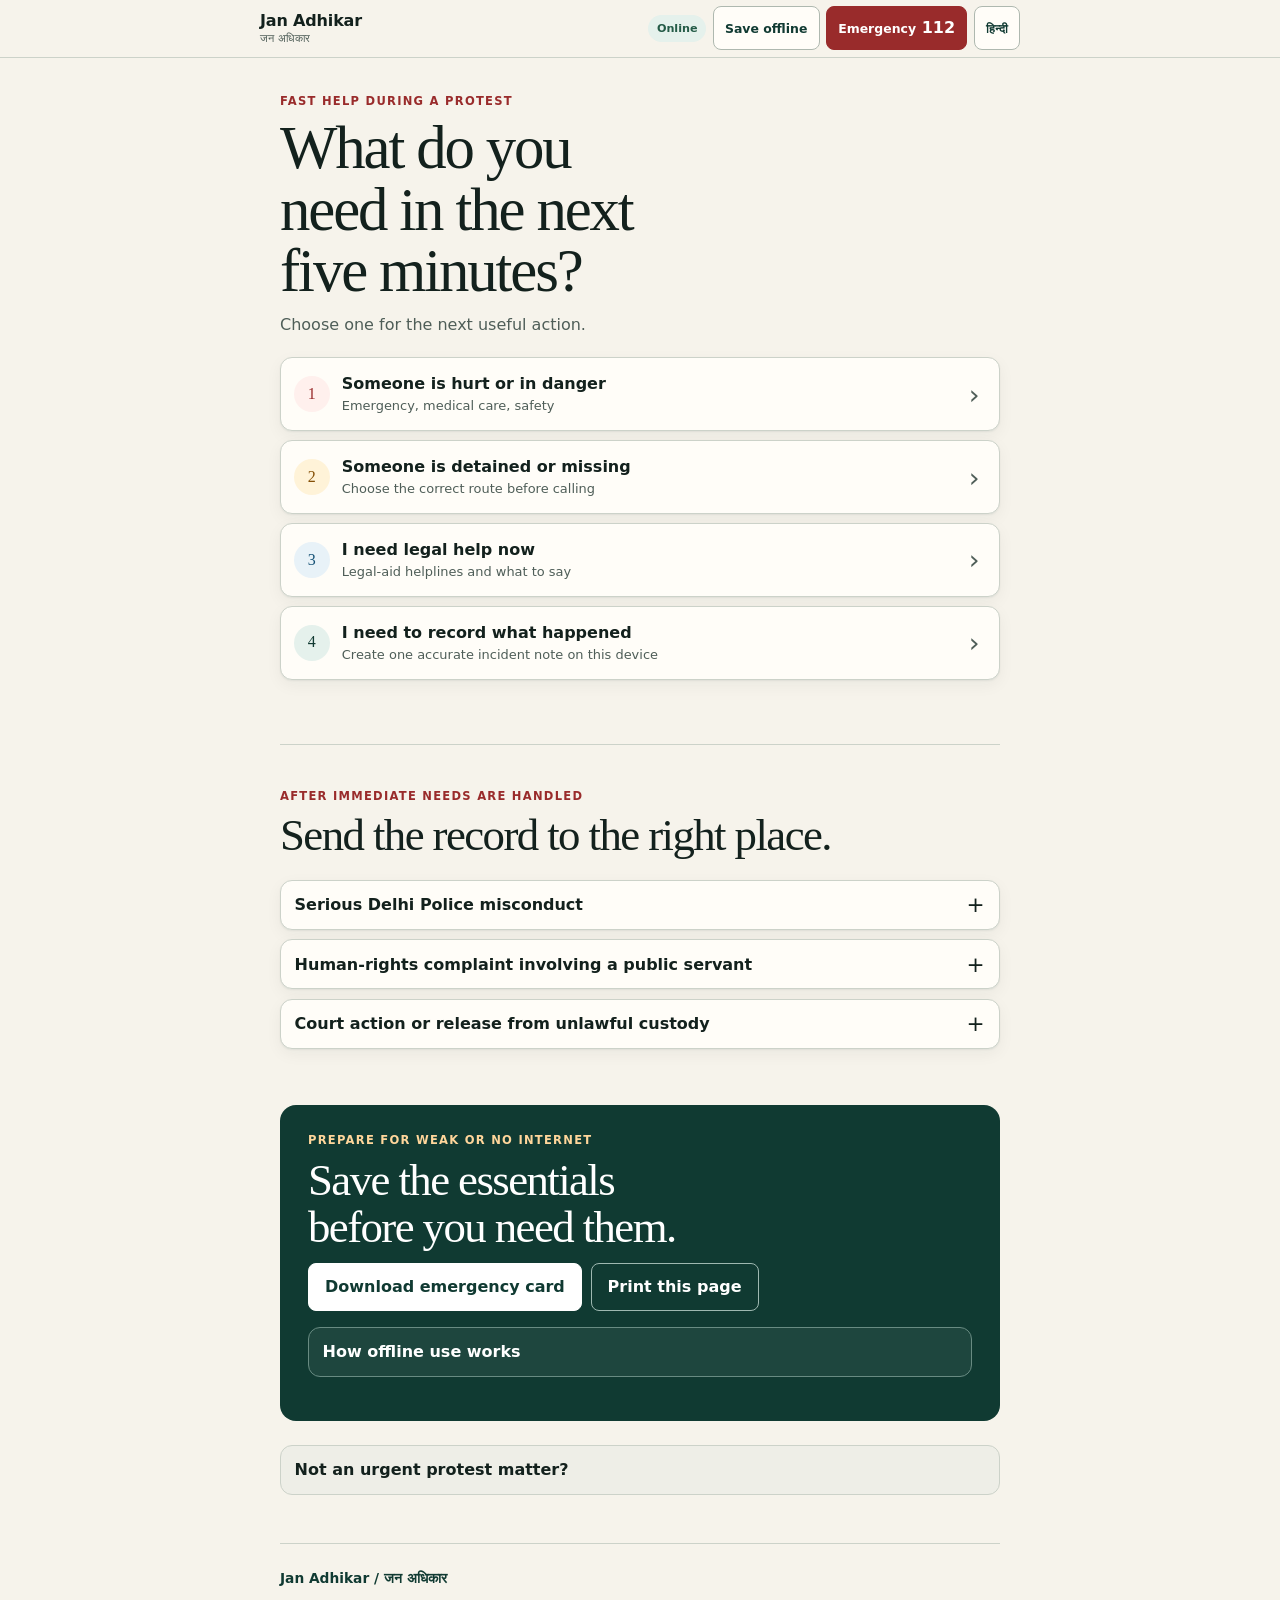
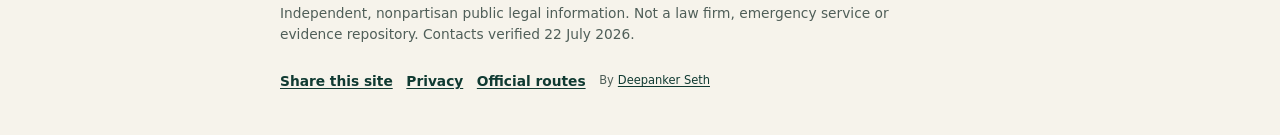
==== site/index.html @ 7d296cff "Refine Jan Adhikar mobile crisis UX" ====
<!doctype html>
<html lang="en" data-language="en">
<head>
  <meta charset="utf-8">
  <meta name="viewport" content="width=device-width, initial-scale=1">
  <meta name="theme-color" content="#103a32">
  <meta name="description" content="Fast protest safety, detention, legal-aid and evidence help for people in India.">
  <meta property="og:title" content="Jan Adhikar — Help when it matters">
  <meta property="og:description" content="Emergency help, detention support, legal aid and a safe incident record—without an account or data upload.">
  <title>Jan Adhikar — Protest help when it matters</title>
  <link rel="icon" href="data:image/svg+xml,<svg xmlns='http://www.w3.org/2000/svg' viewBox='0 0 64 64'><rect width='64' height='64' rx='12' fill='%23103a32'/><text x='32' y='44' text-anchor='middle' font-size='40' fill='white'>J</text></svg>">
  <link rel="stylesheet" href="styles.css">
</head>
<body>
  <a class="skip-link" href="#main" data-en="Skip to help" data-hi="सहायता पर जाएँ">Skip to help</a>

  <header class="topbar">
    <a class="brand" href="#main" aria-label="Jan Adhikar home">
      <strong>Jan Adhikar</strong>
      <span>जन अधिकार</span>
    </a>
    <div class="top-actions">
      <span class="network" id="networkStatus" role="status">Online</span>
      <a class="quiet-button" href="#offline" data-en="Save offline" data-hi="ऑफ़लाइन सहेजें">Save offline</a>
      <a class="header-emergency" id="headerEmergency" href="tel:112" aria-label="Call emergency number 112">
        <span data-en="Emergency" data-hi="आपात">Emergency</span><strong>112</strong>
      </a>
      <button class="quiet-button" id="languageToggle" type="button" aria-label="Switch language">हिन्दी</button>
    </div>
  </header>

  <div class="offline-banner" id="offlineBanner" role="status" hidden>
    <strong data-en="Offline copy" data-hi="ऑफ़लाइन प्रति">Offline copy</strong>
    <span data-en="Saved information is available. Contact details may change." data-hi="सहेजी जानकारी उपलब्ध है। संपर्क विवरण बदल सकते हैं।">Saved information is available. Contact details may change.</span>
  </div>

  <main id="main">
    <section class="hero">
      <p class="kicker" data-en="Fast help during a protest" data-hi="प्रदर्शन के दौरान तेज़ सहायता">Fast help during a protest</p>
      <h1 data-en="What do you need in the next five minutes?" data-hi="अगले पाँच मिनट में आपको क्या चाहिए?">What do you need in the next five minutes?</h1>
      <p class="intro" data-en="Choose one for the next useful action." data-hi="अगली उपयोगी कार्रवाई के लिए एक विकल्प चुनें।">Choose one for the next useful action.</p>
    </section>

    <section class="routes" aria-labelledby="route-title">
      <h2 id="route-title" class="sr-only">Choose help</h2>
      <button class="route danger" type="button" data-route="danger" aria-controls="panel-danger" aria-expanded="false">
        <span class="route-number">1</span>
        <span><strong data-en="Someone is hurt or in danger" data-hi="कोई घायल है या खतरे में है">Someone is hurt or in danger</strong><small data-en="Emergency, medical care, safety" data-hi="आपातकाल, चिकित्सा, सुरक्षा">Emergency, medical care, safety</small></span>
        <span class="route-arrow" aria-hidden="true">›</span>
      </button>
      <button class="route custody" type="button" data-route="custody" aria-controls="panel-custody" aria-expanded="false">
        <span class="route-number">2</span>
        <span><strong data-en="Someone is detained or missing" data-hi="कोई हिरासत में है या लापता है">Someone is detained or missing</strong><small data-en="Choose the correct route before calling" data-hi="कॉल से पहले सही रास्ता चुनें">Choose the correct route before calling</small></span>
        <span class="route-arrow" aria-hidden="true">›</span>
      </button>
      <button class="route lawyer" type="button" data-route="lawyer" aria-controls="panel-lawyer" aria-expanded="false">
        <span class="route-number">3</span>
        <span><strong data-en="I need legal help now" data-hi="मुझे अभी कानूनी सहायता चाहिए">I need legal help now</strong><small data-en="Legal-aid helplines and what to say" data-hi="कानूनी सहायता हेल्पलाइन और क्या कहना है">Legal-aid helplines and what to say</small></span>
        <span class="route-arrow" aria-hidden="true">›</span>
      </button>
      <button class="route record" type="button" data-route="record" aria-controls="panel-record" aria-expanded="false">
        <span class="route-number">4</span>
        <span><strong data-en="I need to record what happened" data-hi="जो हुआ उसे दर्ज करना है">I need to record what happened</strong><small data-en="Create one accurate incident note on this device" data-hi="इस उपकरण पर एक सही घटना नोट बनाएँ">Create one accurate incident note on this device</small></span>
        <span class="route-arrow" aria-hidden="true">›</span>
      </button>
    </section>

    <section class="help-panel danger-panel" id="panel-danger" hidden tabindex="-1" aria-labelledby="danger-title">
      <div class="panel-heading">
        <p class="kicker" data-en="Do this now" data-hi="अभी यह करें">Do this now</p>
        <h2 id="danger-title" data-en="Get safe. Get medical help. Tell one trusted person." data-hi="सुरक्षित हों। चिकित्सा लें। एक भरोसेमंद व्यक्ति को बताएं।">Get safe. Get medical help. Tell one trusted person.</h2>
      </div>
      <div class="call-grid">
        <a class="call-card primary" href="tel:112"><span>112</span><strong data-en="Emergency response" data-hi="आपात सहायता">Emergency response</strong><small data-en="Call now" data-hi="अभी कॉल करें">Call now</small></a>
        <a class="call-card" href="tel:15100"><span>15100</span><strong data-en="Legal-aid helpline" data-hi="कानूनी सहायता हेल्पलाइन">Legal-aid helpline</strong><small data-en="Request urgent guidance" data-hi="तत्काल मार्गदर्शन माँगें">Request urgent guidance</small></a>
      </div>
      <ol class="steps">
        <li><strong data-en="Move away from immediate danger." data-hi="तत्काल खतरे से दूर जाएँ।">Move away from immediate danger.</strong> <span data-en="Do not stay to complete this page." data-hi="इस पेज को पूरा करने के लिए न रुकें।">Do not stay to complete this page.</span></li>
        <li><strong data-en="Seek hospital care." data-hi="अस्पताल जाएँ।">Seek hospital care.</strong> <span data-en="Ask for treatment records, prescriptions and any medico-legal record created." data-hi="उपचार रिकॉर्ड, पर्चे और बने हुए मेडिको-लीगल रिकॉर्ड माँगें।">Ask for treatment records, prescriptions and any medico-legal record created.</span></li>
        <li><strong data-en="Send your location to one trusted person." data-hi="एक भरोसेमंद व्यक्ति को अपना स्थान भेजें।">Send your location to one trusted person.</strong> <span data-en="Include your name, location, time and the help needed." data-hi="नाम, स्थान, समय और आवश्यक सहायता लिखें।">Include your name, location, time and the help needed.</span></li>
        <li><strong data-en="Protect other people." data-hi="दूसरों की सुरक्षा करें।">Protect other people.</strong> <span data-en="Do not publish faces, phone numbers, medical records or live locations without consent." data-hi="बिना सहमति चेहरे, फ़ोन नंबर, मेडिकल रिकॉर्ड या लाइव स्थान सार्वजनिक न करें।">Do not publish faces, phone numbers, medical records or live locations without consent.</span></li>
      </ol>
      <button class="copy-button" type="button" data-copy="emergency" data-en="Copy an emergency message" data-hi="आपात संदेश कॉपी करें">Copy an emergency message</button>
      <button class="back-button" type="button" data-close-panel data-en="Back to choices" data-hi="विकल्पों पर वापस">Back to choices</button>
    </section>

    <section class="help-panel custody-panel" id="panel-custody" hidden tabindex="-1" aria-labelledby="custody-title">
      <div class="panel-heading">
        <p class="kicker" data-en="Detained or missing" data-hi="हिरासत या लापता">Detained or missing</p>
        <h2 id="custody-title" data-en="First decide: suspected police custody, or genuinely missing?" data-hi="पहले तय करें: पुलिस हिरासत की आशंका है, या व्यक्ति सच में लापता है?">First decide: suspected police custody, or genuinely missing?</h2>
      </div>
      <div class="decision-grid">
        <article>
          <strong data-en="Known or suspected police custody" data-hi="ज्ञात या संदिग्ध पुलिस हिरासत">Known or suspected police custody</strong>
          <p data-en="Call legal aid and the likely police station or district control room. Ask for the BNSS section 37 designated officer and arrest information." data-hi="कानूनी सहायता और संभावित पुलिस थाना या जिला नियंत्रण कक्ष को कॉल करें। BNSS धारा 37 के नामित अधिकारी और गिरफ्तारी की जानकारी माँगें।">Call legal aid and the likely police station or district control room. Ask for the BNSS section 37 designated officer and arrest information.</p>
          <a class="call-card primary" href="tel:15100"><span>15100</span><strong data-en="Legal-aid helpline" data-hi="कानूनी सहायता हेल्पलाइन">Legal-aid helpline</strong></a>
        </article>
        <article>
          <strong data-en="Genuinely missing; no custody information" data-hi="सच में लापता; हिरासत की जानकारी नहीं">Genuinely missing; no custody information</strong>
          <p data-en="Use Delhi Police's missing-person helpline. Do not use 1094 merely to confirm a suspected arrest." data-hi="दिल्ली पुलिस की गुमशुदा व्यक्ति हेल्पलाइन का उपयोग करें। केवल संदिग्ध गिरफ्तारी की पुष्टि के लिए 1094 का उपयोग न करें।">Use Delhi Police's missing-person helpline. Do not use 1094 merely to confirm a suspected arrest.</p>
          <a class="call-card" href="tel:1094"><span>1094</span><strong data-en="Missing persons only" data-hi="केवल गुमशुदा व्यक्ति">Missing persons only</strong></a>
        </article>
      </div>
      <p class="emergency-line"><strong data-en="Immediate danger:" data-hi="तत्काल खतरा:">Immediate danger:</strong> <a href="tel:112">112</a></p>
      <h3 data-en="Write down these facts" data-hi="ये तथ्य लिखें">Write down these facts</h3>
      <ul class="checklist">
        <li data-en="Full name and safe contact number" data-hi="पूरा नाम और सुरक्षित संपर्क नंबर">Full name and safe contact number</li>
        <li data-en="Last confirmed time and exact location" data-hi="अंतिम पुष्टि का समय और सटीक स्थान">Last confirmed time and exact location</li>
        <li data-en="Police station, unit or vehicle, if known" data-hi="पुलिस थाना, इकाई या वाहन, यदि ज्ञात हो">Police station, unit or vehicle, if known</li>
        <li data-en="FIR, DD, arrest memo or custody reference, if available" data-hi="FIR, DD, गिरफ्तारी मेमो या हिरासत संदर्भ, यदि उपलब्ध हो">FIR, DD, arrest memo or custody reference, if available</li>
        <li data-en="Every station called: time, person spoken to and response" data-hi="हर कॉल किया थाना: समय, बात करने वाला व्यक्ति और उत्तर">Every station called: time, person spoken to and response</li>
      </ul>
      <details>
        <summary data-en="Essential safeguards after arrest" data-hi="गिरफ्तारी के बाद आवश्यक सुरक्षा">Essential safeguards after arrest</summary>
        <p data-en="Subject to constitutional exceptions, the arrested person must be told the grounds, has the right to consult and be defended by a lawyer of choice, and must be produced before the nearest magistrate within 24 hours excluding journey time. Ask for the arrest memo; immediate notice to the nominated person of both arrest and place of custody; a medical examination that records injuries and a report copy; and an opportunity to meet an advocate during interrogation, though not throughout it." data-hi="संवैधानिक अपवादों के अधीन, गिरफ्तार व्यक्ति को कारण बताया जाना चाहिए, अपनी पसंद के वकील से परामर्श और बचाव का अधिकार है, और यात्रा समय छोड़कर 24 घंटे में निकटतम मजिस्ट्रेट के सामने पेश किया जाना चाहिए। गिरफ्तारी मेमो; नामित व्यक्ति को गिरफ्तारी और हिरासत स्थान की तुरंत सूचना; चोटें दर्ज करने वाली मेडिकल जाँच और रिपोर्ट की प्रति; तथा पूछताछ के दौरान—पूरी पूछताछ में नहीं—वकील से मिलने का अवसर माँगें।">Subject to constitutional exceptions, the arrested person must be told the grounds, has the right to consult and be defended by a lawyer of choice, and must be produced before the nearest magistrate within 24 hours excluding journey time. Ask for the arrest memo; immediate notice to the nominated person of both arrest and place of custody; a medical examination that records injuries and a report copy; and an opportunity to meet an advocate during interrogation, though not throughout it.</p>
      </details>
      <button class="copy-button" type="button" data-copy="custody" data-en="Copy a custody-help message" data-hi="हिरासत सहायता संदेश कॉपी करें">Copy a custody-help message</button>
      <button class="back-button" type="button" data-close-panel data-en="Back to choices" data-hi="विकल्पों पर वापस">Back to choices</button>
    </section>

    <section class="help-panel lawyer-panel" id="panel-lawyer" hidden tabindex="-1" aria-labelledby="lawyer-title">
      <div class="panel-heading">
        <p class="kicker" data-en="Human help first" data-hi="पहले मानवीय सहायता">Human help first</p>
        <h2 id="lawyer-title" data-en="Call a legal-aid helpline. Say the urgent fact in one sentence." data-hi="कानूनी सहायता हेल्पलाइन को कॉल करें। तत्काल तथ्य एक वाक्य में कहें।">Call a legal-aid helpline. Say the urgent fact in one sentence.</h2>
      </div>
      <div class="call-grid three">
        <a class="call-card primary" href="tel:15100"><span>15100</span><strong data-en="National legal aid" data-hi="राष्ट्रीय कानूनी सहायता">National legal aid</strong></a>
        <a class="call-card" href="tel:1516"><span>1516</span><strong data-en="Delhi legal services" data-hi="दिल्ली कानूनी सेवाएँ">Delhi legal services</strong></a>
        <a class="call-card" href="tel:+919870101337"><span>9870101337</span><strong>DSLSA</strong></a>
      </div>
      <div class="say-this">
        <strong data-en="Say this:" data-hi="यह कहें:">Say this:</strong>
        <p data-en="“I need urgent legal help for [name]. They were [injured/detained/missing] at [place] around [time]. The last confirmed information is [fact]. Please tell me the next immediate legal step.”" data-hi="“मुझे [नाम] के लिए तत्काल कानूनी सहायता चाहिए। वे [स्थान] पर लगभग [समय] [घायल/हिरासत/लापता] हुए। अंतिम पुष्ट जानकारी [तथ्य] है। कृपया अगला तत्काल कानूनी कदम बताएं।”">“I need urgent legal help for [name]. They were [injured/detained/missing] at [place] around [time]. The last confirmed information is [fact]. Please tell me the next immediate legal step.”</p>
      </div>
      <p class="small-note" data-en="A person in custody qualifies for legal services under section 12(g). In other cases, lawyer assignment depends on eligibility, case assessment and availability. Email is not an emergency channel." data-hi="हिरासत में व्यक्ति धारा 12(g) के तहत कानूनी सेवाओं का पात्र है। अन्य मामलों में वकील मिलना पात्रता, मामले के आकलन और उपलब्धता पर निर्भर है। ईमेल आपात माध्यम नहीं है।">A person in custody qualifies for legal services under section 12(g). In other cases, lawyer assignment depends on eligibility, case assessment and availability. Email is not an emergency channel.</p>
      <a class="text-link" href="mailto:lae-dslsa@gov.in">lae-dslsa@gov.in</a>
      <p class="small-note" data-en="For eligible non-PIL Supreme Court matters, SCLSC: 011-23381257 or sclsc@nic.in. SCLSC says it does not grant legal aid to file PILs." data-hi="पात्र गैर-PIL सुप्रीम कोर्ट मामलों के लिए SCLSC: 011-23381257 या sclsc@nic.in। SCLSC के अनुसार PIL दाखिल करने के लिए कानूनी सहायता नहीं दी जाती।">For eligible non-PIL Supreme Court matters, SCLSC: 011-23381257 or sclsc@nic.in. SCLSC says it does not grant legal aid to file PILs.</p>
      <button class="copy-button" type="button" data-copy="lawyer" data-en="Copy what to say" data-hi="क्या कहना है कॉपी करें">Copy what to say</button>
      <button class="back-button" type="button" data-close-panel data-en="Back to choices" data-hi="विकल्पों पर वापस">Back to choices</button>
    </section>

    <section class="help-panel record-panel" id="panel-record" hidden tabindex="-1" aria-labelledby="record-title">
      <div class="panel-heading">
        <p class="kicker" data-en="One accurate record" data-hi="एक सही रिकॉर्ड">One accurate record</p>
        <h2 id="record-title" data-en="Record facts once. Share them privately with a lawyer or authority." data-hi="तथ्य एक बार दर्ज करें। वकील या प्राधिकरण से निजी रूप से साझा करें।">Record facts once. Share them privately with a lawyer or authority.</h2>
        <p data-en="Nothing typed here is uploaded or saved by this site." data-hi="यहाँ लिखी कोई जानकारी इस साइट द्वारा अपलोड या सहेजी नहीं जाती।">Nothing typed here is uploaded or saved by this site.</p>
      </div>
      <p class="form-note" id="incidentFormNote" data-en="Fields marked * are required. Use a private device when possible." data-hi="* से चिन्हित फ़ील्ड आवश्यक हैं। संभव हो तो निजी उपकरण का उपयोग करें।">Fields marked * are required. Use a private device when possible.</p>
      <form id="incidentForm" aria-describedby="incidentFormNote">
        <label><span data-en="Your connection" data-hi="आपका संबंध">Your connection</span>
          <select name="role" required>
            <option value="">Select / चुनें</option>
            <option value="affected">Directly affected / सीधे प्रभावित</option>
            <option value="family">Family or authorized helper / परिवार या अधिकृत सहायक</option>
            <option value="witness">Eyewitness / प्रत्यक्षदर्शी</option>
            <option value="reports">Using identified reports / पहचानी गई रिपोर्टों के आधार पर</option>
          </select>
        </label>
        <label><span data-en="Who was affected?" data-hi="कौन प्रभावित हुआ?">Who was affected?</span><input name="affected" required autocomplete="off"></label>
        <label><span data-en="Date and time" data-hi="तारीख और समय">Date and time</span><input name="when" type="datetime-local" required></label>
        <label><span data-en="Exact location" data-hi="सटीक स्थान">Exact location</span><input name="where" required autocomplete="off"></label>
        <label class="full"><span data-en="What happened? Separate what you personally know from reports." data-hi="क्या हुआ? स्वयं ज्ञात तथ्य और रिपोर्ट अलग लिखें।">What happened? Separate what you personally know from reports.</span><textarea name="facts" rows="5" required></textarea></label>
        <label><span data-en="Urgent need" data-hi="तत्काल आवश्यकता">Urgent need</span>
          <select name="need" required>
            <option value="">Select / चुनें</option>
            <option value="medical">Medical help / चिकित्सा</option>
            <option value="legal">Lawyer / वकील</option>
            <option value="custody">Custody confirmation / हिरासत पुष्टि</option>
            <option value="missing">Locate missing person / लापता व्यक्ति</option>
            <option value="preserve">Preserve evidence / साक्ष्य संरक्षण</option>
            <option value="none">No immediate need / कोई तत्काल आवश्यकता नहीं</option>
          </select>
        </label>
        <label><span data-en="Evidence available (optional)" data-hi="उपलब्ध साक्ष्य (वैकल्पिक)">Evidence available (optional)</span><input name="evidence" autocomplete="off"></label>
        <label class="full"><span data-en="Safe contact (optional)" data-hi="सुरक्षित संपर्क (वैकल्पिक)">Safe contact (optional)</span><input name="contact" type="tel" inputmode="tel" autocomplete="tel"><small data-en="Do not use a public number if that could create risk." data-hi="यदि जोखिम हो तो सार्वजनिक नंबर न दें।">Do not use a public number if that could create risk.</small></label>
        <label class="confirm full"><input name="truth" type="checkbox" required><span data-en="I will review this note and remove anything I cannot support." data-hi="मैं इस नोट की जाँच कर असमर्थित बात हटाऊँगा/हटाऊँगी।">I will review this note and remove anything I cannot support.</span></label>
        <button class="generate-button full" type="submit" data-en="Create incident note" data-hi="घटना नोट बनाएँ">Create incident note</button>
      </form>
      <div class="incident-output" id="incidentOutput" hidden>
        <p class="success-message" role="status" tabindex="-1" data-en="Incident note created on this device. Review it before sharing." data-hi="घटना नोट इस उपकरण पर बन गया। साझा करने से पहले जाँचें।">Incident note created on this device. Review it before sharing.</p>
        <label for="incidentText" data-en="Review before sharing" data-hi="साझा करने से पहले जाँचें">Review before sharing</label>
        <textarea id="incidentText" rows="15"></textarea>
        <div class="output-actions">
          <button class="copy-button" id="copyIncident" type="button" data-en="Copy note" data-hi="नोट कॉपी करें">Copy note</button>
          <button class="secondary-button" id="downloadIncident" type="button" data-en="Download note" data-hi="नोट डाउनलोड करें">Download note</button>
        </div>
      </div>
      <button class="back-button" type="button" data-close-panel data-en="Back to choices" data-hi="विकल्पों पर वापस">Back to choices</button>
    </section>

    <section class="after-safe" id="report">
      <p class="kicker" data-en="After immediate needs are handled" data-hi="तत्काल जरूरतों के बाद">After immediate needs are handled</p>
      <h2 data-en="Send the record to the right place." data-hi="रिकॉर्ड सही जगह भेजें।">Send the record to the right place.</h2>
      <div class="report-list">
        <details class="report-item">
          <summary data-en="Serious Delhi Police misconduct" data-hi="दिल्ली पुलिस का गंभीर दुराचार">Serious Delhi Police misconduct</summary>
          <div class="report-content">
            <p data-en="For death or grievous hurt in custody, rape or attempted rape in custody, arrest or detention without due process, extortion, land or house grabbing, or serious abuse of authority. Complaints by a victim or representative should be signed and supported by a sworn affidavit; anonymous complaints are excluded. PCA may not entertain a matter already before a court, NHRC or another statutory body." data-hi="हिरासत में मृत्यु या गंभीर चोट, हिरासत में बलात्कार या प्रयास, विधिसम्मत प्रक्रिया के बिना गिरफ्तारी या हिरासत, जबरन वसूली, जमीन या मकान कब्ज़ा, या अधिकार के गंभीर दुरुपयोग के लिए। पीड़ित या प्रतिनिधि की शिकायत हस्ताक्षरित और शपथपत्र सहित होनी चाहिए; गुमनाम शिकायतें बाहर हैं। अदालत, NHRC या अन्य वैधानिक निकाय में लंबित मामला PCA स्वीकार न करे।">For death or grievous hurt in custody, rape or attempted rape in custody, arrest or detention without due process, extortion, land or house grabbing, or serious abuse of authority. Complaints by a victim or representative should be signed and supported by a sworn affidavit; anonymous complaints are excluded. PCA may not entertain a matter already before a court, NHRC or another statutory body.</p>
            <p class="small-note" data-en="Email is only an intake method—not proof of registration. Ask for acknowledgment and call to confirm. Postal: Police Complaints Authority, 10th Floor, Chanderlok Building, Janpath, New Delhi 110001." data-hi="ईमेल केवल शिकायत भेजने का माध्यम है—पंजीकरण का प्रमाण नहीं। पावती माँगें और फोन से पुष्टि करें। डाक: Police Complaints Authority, 10th Floor, Chanderlok Building, Janpath, New Delhi 110001।">Email is only an intake method—not proof of registration. Ask for acknowledgment and call to confirm. Postal: Police Complaints Authority, 10th Floor, Chanderlok Building, Janpath, New Delhi 110001.</p>
            <div class="resource-links"><a href="https://pca.delhi.gov.in/pca/contact-us" target="_blank" rel="noopener" data-en="Official PCA contact page" data-hi="आधिकारिक PCA संपर्क पेज">Official PCA contact page</a><a href="mailto:pca.delhi@delhi.gov.in">pca.delhi@delhi.gov.in</a><a href="tel:+911121400977">011-21400977</a></div>
          </div>
        </details>
        <details class="report-item">
          <summary data-en="Human-rights complaint involving a public servant" data-hi="लोक सेवक से जुड़ी मानवाधिकार शिकायत">Human-rights complaint involving a public servant</summary>
          <div class="report-content">
            <p data-en="For a violation or abetment by a public servant, or public-servant negligence in preventing one. NHRC is not emergency dispatch. It ordinarily screens out matters older than one year, sub judice, vague or anonymous complaints and service matters. Its actions are principally inquiries, recommendations, interim-relief recommendations or court approaches—not guaranteed compensation or prosecution." data-hi="लोक सेवक द्वारा उल्लंघन या उसका दुष्प्रेरण, या उल्लंघन रोकने में लोक सेवक की लापरवाही के लिए। NHRC आपात सेवा नहीं है। यह सामान्यतः एक वर्ष से पुराने, अदालत में लंबित, अस्पष्ट या गुमनाम तथा सेवा मामलों को नहीं लेता। इसकी कार्रवाई मुख्यतः जाँच, सिफारिश, अंतरिम राहत की सिफारिश या अदालत का रुख है—मुआवज़ा या अभियोजन की गारंटी नहीं।">For a violation or abetment by a public servant, or public-servant negligence in preventing one. NHRC is not emergency dispatch. It ordinarily screens out matters older than one year, sub judice, vague or anonymous complaints and service matters. Its actions are principally inquiries, recommendations, interim-relief recommendations or court approaches—not guaranteed compensation or prosecution.</p>
            <div class="resource-links"><a href="https://www.hrcnet.nic.in/HRCNet/public/webcomplaint.aspx" target="_blank" rel="noopener" data-en="Open NHRC complaint portal" data-hi="NHRC शिकायत पोर्टल खोलें">Open NHRC complaint portal</a><a href="tel:14433">14433</a></div>
          </div>
        </details>
        <details class="report-item">
          <summary data-en="Court action or release from unlawful custody" data-hi="अदालती कार्रवाई या अवैध हिरासत से रिहाई">Court action or release from unlawful custody</summary>
          <div class="report-content">
            <p data-en="Speak to a lawyer or legal-services authority. An email to a court does not file a case or automatically invoke Article 32." data-hi="वकील या कानूनी सेवा प्राधिकरण से बात करें। अदालत को ईमेल करने से मामला दाखिल नहीं होता या अनुच्छेद 32 स्वतः लागू नहीं होता।">Speak to a lawyer or legal-services authority. An email to a court does not file a case or automatically invoke Article 32.</p>
            <div class="resource-links"><a href="tel:15100" data-en="Call legal aid: 15100" data-hi="कानूनी सहायता: 15100">Call legal aid: 15100</a></div>
          </div>
        </details>
      </div>
    </section>

    <section class="offline" id="offline">
      <p class="kicker" data-en="Prepare for weak or no internet" data-hi="कमज़ोर या बंद इंटरनेट की तैयारी">Prepare for weak or no internet</p>
      <h2 data-en="Save the essentials before you need them." data-hi="जरूरत से पहले आवश्यक जानकारी सहेजें।">Save the essentials before you need them.</h2>
      <div class="offline-actions">
        <a class="copy-button" href="downloads/emergency-card.txt" download data-en="Download emergency card" data-hi="आपात कार्ड डाउनलोड करें">Download emergency card</a>
        <button class="secondary-button" id="printCard" type="button" data-en="Print this page" data-hi="यह पेज प्रिंट करें">Print this page</button>
      </div>
      <details class="offline-details">
        <summary data-en="How offline use works" data-hi="ऑफ़लाइन उपयोग कैसे काम करता है">How offline use works</summary>
        <ol class="steps compact">
          <li data-en="Open this site once while connected; supported browsers will keep the essential page for offline use." data-hi="इंटरनेट रहते साइट एक बार खोलें; समर्थित ब्राउज़र आवश्यक पेज ऑफ़लाइन रखेंगे।">Open this site once while connected; supported browsers will keep the essential page for offline use.</li>
          <li data-en="Download or screenshot the emergency card and keep the numbers on paper." data-hi="आपात कार्ड डाउनलोड या स्क्रीनशॉट करें और नंबर कागज़ पर रखें।">Download or screenshot the emergency card and keep the numbers on paper.</li>
          <li data-en="Agree on a meeting point, check-in time and one trusted contact before entering a crowd." data-hi="भीड़ में जाने से पहले मिलने की जगह, संपर्क समय और एक भरोसेमंद व्यक्ति तय करें।">Agree on a meeting point, check-in time and one trusted contact before entering a crowd.</li>
          <li data-en="This site cannot send a message or call when connectivity is unavailable." data-hi="कनेक्टिविटी न होने पर यह साइट संदेश या कॉल नहीं भेज सकती।">This site cannot send a message or call when connectivity is unavailable.</li>
        </ol>
      </details>
    </section>

    <details class="other-actions">
      <summary data-en="Not an urgent protest matter?" data-hi="तत्काल प्रदर्शन मामला नहीं है?">Not an urgent protest matter?</summary>
      <p><a href="https://neet.nta.nic.in/nta-helpdesk/" target="_blank" rel="noopener">NEET (UG) official helpdesk</a><a href="https://rtionline.gov.in/" target="_blank" rel="noopener">Central RTI Online</a><a href="https://pgportal.gov.in/" target="_blank" rel="noopener">CPGRAMS</a></p>
    </details>
  </main>

  <footer>
    <strong>Jan Adhikar / जन अधिकार</strong>
    <p data-en="Independent, nonpartisan public legal information. Not a law firm, emergency service or evidence repository. Contacts verified 22 July 2026." data-hi="स्वतंत्र, गैर-दलीय सार्वजनिक कानूनी जानकारी। यह लॉ फर्म, आपात सेवा या साक्ष्य भंडार नहीं है। संपर्क 22 जुलाई 2026 को सत्यापित।">Independent, nonpartisan public legal information. Not a law firm, emergency service or evidence repository. Contacts verified 22 July 2026.</p>
    <div><button class="footer-share" id="shareButton" type="button" data-en="Share this site" data-hi="यह साइट साझा करें">Share this site</button><a href="privacy.html" data-en="Privacy" data-hi="गोपनीयता">Privacy</a><a href="#report" data-en="Official routes" data-hi="आधिकारिक मार्ग">Official routes</a><small>By <a href="mailto:iamdseth@gmail.com">Deepanker Seth</a></small></div>
  </footer>

  <div class="toast" id="toast" role="status" aria-live="polite" hidden></div>
  <script src="app.js" defer></script>
</body>
</html>
---- site/styles.css ----
:root {
  --ink: #13211d;
  --text: #26352f;
  --muted: #4f5e58;
  --paper: #f6f3eb;
  --card: #fffdf8;
  --soft: #eeeee7;
  --line: #ccd2c9;
  --line-strong: #aeb8af;
  --green: #103a32;
  --green-hover: #0b302a;
  --green-soft: #e5f1ec;
  --red: #992b2b;
  --red-hover: #7d2020;
  --red-soft: #fff0ed;
  --amber: #855006;
  --amber-soft: #fff3d8;
  --blue: #155276;
  --blue-soft: #e8f2f8;
  --visited: #5c3a70;
  --focus: #0874b9;
  --shadow-sm: 0 1px 2px rgba(16, 40, 33, .06), 0 5px 16px rgba(16, 40, 33, .05);
  --shadow-panel: 0 12px 32px rgba(16, 40, 33, .08);
  --radius-sm: 8px;
  --radius: 12px;
  --radius-lg: 16px;
  --duration: 160ms;
}

* { box-sizing: border-box; }
[hidden] { display: none !important; }
html { scroll-behavior: smooth; }
body {
  margin: 0;
  color: var(--text);
  background: var(--paper);
  font-family: ui-sans-serif, system-ui, -apple-system, BlinkMacSystemFont, "Segoe UI", sans-serif;
  font-size: 16px;
  line-height: 1.55;
  overflow-wrap: break-word;
  -webkit-text-size-adjust: 100%;
  text-rendering: optimizeLegibility;
}

a {
  color: var(--green);
  text-decoration-thickness: .08em;
  text-underline-offset: .18em;
}
a:visited { color: var(--visited); }
button, input, select, textarea { font: inherit; }
button, a, summary { -webkit-tap-highlight-color: transparent; }
button { cursor: pointer; }
button:focus-visible,
a:focus-visible,
input:focus-visible,
select:focus-visible,
textarea:focus-visible,
summary:focus-visible {
  outline: 3px solid var(--focus);
  outline-offset: 3px;
}

.skip-link {
  position: fixed;
  left: -9999px;
  top: calc(.5rem + env(safe-area-inset-top));
  z-index: 200;
  min-height: 48px;
  padding: .7rem 1rem;
  border-radius: var(--radius-sm);
  color: white;
  background: var(--green);
}
.skip-link:focus { left: max(.5rem, env(safe-area-inset-left)); }
.sr-only {
  position: absolute;
  width: 1px;
  height: 1px;
  margin: -1px;
  padding: 0;
  overflow: hidden;
  clip: rect(0, 0, 0, 0);
  white-space: nowrap;
  border: 0;
}

.topbar {
  position: sticky;
  top: 0;
  z-index: 50;
  display: flex;
  align-items: center;
  justify-content: space-between;
  gap: .75rem;
  min-height: calc(56px + env(safe-area-inset-top));
  padding: max(.4rem, env(safe-area-inset-top)) max(.75rem, env(safe-area-inset-right)) .4rem max(.75rem, env(safe-area-inset-left));
  background: rgba(246, 243, 235, .985);
  border-bottom: 1px solid var(--line);
}
.brand {
  min-width: 90px;
  min-height: 44px;
  display: flex;
  flex-direction: column;
  justify-content: center;
  color: var(--ink);
  text-decoration: none;
  line-height: 1.08;
}
.brand:visited { color: var(--ink); }
.brand strong { font-size: 1rem; letter-spacing: -.01em; }
.brand span { margin-top: .22rem; color: var(--muted); font-size: .7rem; }
.top-actions { display: flex; align-items: center; gap: .4rem; }
.quiet-button,
.header-emergency {
  min-height: 44px;
  display: inline-flex;
  align-items: center;
  justify-content: center;
  gap: .35rem;
  padding: .5rem .7rem;
  border: 1px solid var(--line-strong);
  border-radius: var(--radius-sm);
  font-size: .78rem;
  font-weight: 800;
  text-decoration: none;
  white-space: nowrap;
}
.quiet-button { color: var(--green); background: var(--card); }
.quiet-button:visited { color: var(--green); }
.quiet-button:hover { background: var(--soft); }
.header-emergency { color: white; background: var(--red); border-color: var(--red); }
.header-emergency:visited { color: white; }
.header-emergency:hover { background: var(--red-hover); border-color: var(--red-hover); }
.header-emergency strong { font-size: 1rem; font-variant-numeric: tabular-nums; }
.network {
  border-radius: 999px;
  padding: .28rem .55rem;
  color: #245b47;
  background: var(--green-soft);
  font-size: .7rem;
  font-weight: 800;
}
.network.offline { color: #6f4200; background: var(--amber-soft); }
.offline-banner {
  width: 100%;
  padding: .6rem max(.75rem, env(safe-area-inset-right)) .6rem max(.75rem, env(safe-area-inset-left));
  color: #5f3b05;
  background: var(--amber-soft);
  border-bottom: 1px solid #d9bb82;
  font-size: .82rem;
  text-align: center;
}
.offline-banner strong { margin-right: .35rem; }

main, footer { width: min(720px, calc(100% - 24px)); margin-inline: auto; }
.hero { padding: 1.5rem 0 .55rem; }
.kicker {
  margin: 0 0 .5rem;
  color: var(--red);
  font-size: .72rem;
  font-weight: 850;
  letter-spacing: .11em;
  line-height: 1.35;
  text-transform: uppercase;
}
h1, h2 {
  margin: 0;
  color: var(--ink);
  font-family: Georgia, "Times New Roman", serif;
  font-weight: 500;
  letter-spacing: -.035em;
  text-wrap: balance;
}
h1 { max-width: 16ch; font-size: clamp(2.15rem, 9vw, 3.8rem); line-height: 1.01; }
h2 { font-size: clamp(1.75rem, 6.5vw, 2.8rem); line-height: 1.06; }
h3 { margin: 1.75rem 0 .65rem; color: var(--ink); font-size: 1.05rem; line-height: 1.3; }
html[lang="hi"] h1,
html[lang="hi"] h2 {
  font-family: ui-sans-serif, system-ui, -apple-system, BlinkMacSystemFont, "Segoe UI", sans-serif;
  font-weight: 750;
  letter-spacing: -.015em;
  line-height: 1.15;
}
.intro { margin: .75rem 0 0; color: var(--muted); font-size: 1rem; }

.routes { display: grid; gap: .55rem; padding: .65rem 0 2rem; }
.route {
  width: 100%;
  min-height: 74px;
  display: grid;
  grid-template-columns: 36px minmax(0, 1fr) 24px;
  gap: .75rem;
  align-items: center;
  padding: .72rem .8rem;
  border: 1px solid var(--line);
  border-radius: var(--radius);
  color: var(--ink);
  background: var(--card);
  box-shadow: var(--shadow-sm);
  text-align: left;
  transition: background-color var(--duration) ease-out, border-color var(--duration) ease-out, box-shadow var(--duration) ease-out, transform 90ms ease-out;
}
.route:hover { border-color: var(--line-strong); background: #fff; box-shadow: 0 7px 20px rgba(16, 40, 33, .09); }
.route:active { transform: translateY(1px); box-shadow: none; }
.route[aria-expanded="true"] { border-color: var(--green); box-shadow: 0 0 0 1px var(--green); }
.route-number {
  width: 36px;
  height: 36px;
  display: grid;
  place-items: center;
  border-radius: 50%;
  font-family: Georgia, serif;
  font-size: 1rem;
  font-variant-numeric: tabular-nums;
  background: var(--soft);
}
.route.danger .route-number { color: var(--red); background: var(--red-soft); }
.route.custody .route-number { color: var(--amber); background: var(--amber-soft); }
.route.lawyer .route-number { color: var(--blue); background: var(--blue-soft); }
.route.record .route-number { color: var(--green); background: var(--green-soft); }
.route strong, .route small { display: block; }
.route strong { font-size: 1rem; line-height: 1.25; }
.route small { margin-top: .18rem; color: var(--muted); font-size: .81rem; line-height: 1.35; }
.route-arrow { color: var(--muted); font-size: 1.7rem; font-weight: 400; line-height: 1; text-align: center; }

.help-panel {
  margin: 0 0 2rem;
  padding: 1.1rem;
  border: 1px solid var(--line);
  border-top: 4px solid var(--green);
  border-radius: var(--radius-lg);
  background: var(--card);
  box-shadow: var(--shadow-panel);
  scroll-margin-top: calc(70px + env(safe-area-inset-top));
}
.danger-panel { border-top-color: var(--red); }
.custody-panel { border-top-color: var(--amber); }
.lawyer-panel { border-top-color: var(--blue); }
.record-panel { border-top-color: var(--green); }
.panel-heading > p:not(.kicker), .form-note { color: var(--muted); }
.form-note { margin: 1rem 0 0; font-size: .88rem; }

.call-grid, .decision-grid { display: grid; gap: .65rem; margin: 1.25rem 0; }
.call-card {
  min-height: 76px;
  display: grid;
  grid-template-columns: auto minmax(0, 1fr);
  grid-template-rows: auto auto;
  column-gap: .85rem;
  align-items: center;
  padding: .75rem .9rem;
  border: 1px solid var(--line-strong);
  border-radius: var(--radius);
  color: var(--green);
  background: var(--soft);
  text-decoration: none;
  transition: background-color var(--duration) ease-out, border-color var(--duration) ease-out, transform 90ms ease-out;
}
.call-card:visited { color: var(--green); }
.call-card:hover { background: var(--green-soft); border-color: var(--green); }
.call-card:active { transform: translateY(1px); }
.call-card.primary { color: white; background: var(--green); border-color: var(--green); }
.call-card.primary:visited { color: white; }
.call-card.primary:hover { background: var(--green-hover); border-color: var(--green-hover); }
.call-card span { grid-row: 1 / 3; font-family: Georgia, serif; font-size: clamp(1.35rem, 7vw, 1.75rem); line-height: 1; font-variant-numeric: tabular-nums; white-space: nowrap; }
.call-card strong { align-self: end; font-size: .9rem; line-height: 1.25; }
.call-card small { align-self: start; margin-top: .15rem; font-size: .78rem; opacity: .82; }

.decision-grid article { padding: 1rem; border: 1px solid var(--line); border-radius: var(--radius); background: var(--soft); }
.decision-grid article > strong { display: block; color: var(--ink); }
.decision-grid article > p { margin: .45rem 0 1rem; color: var(--muted); font-size: .92rem; }
.decision-grid .call-card { background: var(--card); }
.decision-grid .call-card.primary { background: var(--green); }
.emergency-line { margin: .75rem 0 1.25rem; padding: .7rem .85rem; border: 1px solid #e7b5ad; border-radius: var(--radius-sm); background: var(--red-soft); }
.emergency-line a { min-height: 44px; display: inline-flex; align-items: center; padding-inline: .45rem; color: var(--red); font-weight: 850; }

.steps { padding-left: 1.3rem; }
.steps li { margin: .8rem 0; padding-left: .2rem; }
.steps li span, .steps.compact li { color: var(--muted); }
.checklist { list-style: none; padding: 0; }
.checklist li { position: relative; margin: .55rem 0; padding: .65rem .65rem .65rem 2.15rem; border-radius: var(--radius-sm); background: var(--soft); }
.checklist li::before { content: "□"; position: absolute; left: .72rem; color: var(--green); font-weight: 900; }
details { margin: 1rem 0; border: 1px solid var(--line); border-radius: var(--radius); background: var(--soft); }
summary {
  min-height: 48px;
  display: flex;
  align-items: center;
  padding: .7rem .85rem;
  color: var(--ink);
  cursor: pointer;
  font-weight: 800;
  line-height: 1.35;
}
details > :not(summary) { margin-inline: .9rem; }
details > :last-child { margin-bottom: .9rem; }
details p { color: var(--muted); }
.say-this { margin: 1rem 0; padding: 1rem; border: 1px solid #bad4e4; border-radius: var(--radius); background: var(--blue-soft); }
.say-this p { margin-bottom: 0; }
.small-note { color: var(--muted); font-size: .86rem; }
.text-link { min-height: 44px; display: inline-flex; align-items: center; margin: .15rem 0; font-weight: 800; overflow-wrap: anywhere; }

.copy-button, .secondary-button, .generate-button, .back-button {
  min-height: 48px;
  display: inline-flex;
  align-items: center;
  justify-content: center;
  border-radius: var(--radius-sm);
  padding: .7rem 1rem;
  font-weight: 800;
  line-height: 1.25;
  text-align: center;
  text-decoration: none;
  transition: background-color var(--duration) ease-out, border-color var(--duration) ease-out, transform 90ms ease-out;
}
.copy-button, .generate-button { border: 1px solid var(--green); color: white; background: var(--green); }
.copy-button:visited { color: white; }
.copy-button:hover, .generate-button:hover { background: var(--green-hover); border-color: var(--green-hover); }
.secondary-button, .back-button { border: 1px solid var(--line-strong); color: var(--green); background: var(--card); }
.secondary-button:hover, .back-button:hover { background: var(--soft); border-color: var(--green); }
.copy-button:active, .secondary-button:active, .generate-button:active, .back-button:active { transform: translateY(1px); }
.back-button { width: 100%; margin: 1rem 0 0; }

form { display: grid; gap: .9rem; margin-top: 1.25rem; }
label { display: flex; flex-direction: column; gap: .4rem; color: var(--ink); font-size: .92rem; font-weight: 800; }
label:has(input[required], select[required], textarea[required]) > span:first-child::after { content: " *"; color: var(--red); }
label small { color: var(--muted); font-size: .82rem; font-weight: 500; }
input, select, textarea {
  width: 100%;
  min-height: 50px;
  border: 1px solid var(--line-strong);
  border-radius: var(--radius-sm);
  padding: .72rem .78rem;
  color: var(--ink);
  background: white;
  font-size: 16px;
}
textarea { min-height: 7.5rem; resize: vertical; line-height: 1.5; }
input:hover, select:hover, textarea:hover { border-color: #7e8e84; }
input:user-invalid, select:user-invalid, textarea:user-invalid { border-color: var(--red); box-shadow: 0 0 0 1px var(--red); }
.confirm { min-height: 52px; flex-direction: row; align-items: flex-start; gap: .7rem; padding: .75rem; border-radius: var(--radius-sm); background: var(--soft); }
.confirm input { width: 22px; min-height: 22px; height: 22px; margin-top: .08rem; flex: 0 0 auto; }
.incident-output { margin-top: 1.25rem; padding-top: 1.25rem; border-top: 1px solid var(--line); }
.success-message { margin: 0 0 .8rem; padding: .75rem .85rem; border: 1px solid #a8cbbd; border-radius: var(--radius-sm); color: #184f3d; background: var(--green-soft); font-weight: 750; }
.incident-output textarea { min-height: 320px; font-family: ui-monospace, SFMono-Regular, Menlo, monospace; font-size: .86rem; line-height: 1.5; }
.output-actions, .offline-actions, .resource-links { display: flex; flex-wrap: wrap; gap: .55rem; margin-top: .7rem; }

.after-safe { margin-top: 2rem; padding: 2.75rem 0 1.5rem; border-top: 1px solid var(--line); }
.report-list { display: grid; gap: .6rem; margin-top: 1.25rem; }
.report-item { margin: 0; background: var(--card); box-shadow: var(--shadow-sm); }
.report-item summary { position: relative; padding-right: 3rem; }
.report-item summary::after { content: "+"; position: absolute; right: .9rem; font-size: 1.35rem; font-weight: 500; }
.report-item[open] summary::after { content: "−"; }
.report-content { padding-bottom: .1rem; }
.report-content p:first-child { margin-top: .25rem; }
.resource-links { padding-bottom: .2rem; }
.resource-links a {
  min-height: 44px;
  display: inline-flex;
  align-items: center;
  padding: .45rem .65rem;
  border: 1px solid var(--line);
  border-radius: var(--radius-sm);
  background: var(--soft);
  font-weight: 800;
  line-height: 1.25;
  overflow-wrap: anywhere;
}

.offline { margin-top: 2rem; padding: 1.3rem; border-radius: var(--radius-lg); color: white; background: var(--green); }
.offline h2 { color: white; }
.offline .kicker { color: #ffd69b; }
.offline .copy-button { color: var(--green); background: white; border-color: white; }
.offline .copy-button:visited { color: var(--green); }
.offline .secondary-button { color: white; background: transparent; border-color: #9eb8b1; }
.offline-details { border-color: #688b82; background: rgba(255, 255, 255, .06); }
.offline-details summary { color: white; }
.offline .steps li, .offline .steps.compact li { color: #e1ece8; }
.other-actions { margin: 1.5rem 0 3rem; }
.other-actions p { display: flex; flex-wrap: wrap; gap: .35rem .75rem; }
.other-actions a { min-height: 44px; display: inline-flex; align-items: center; }

footer { padding: 1.5rem 0 max(2rem, env(safe-area-inset-bottom)); border-top: 1px solid var(--line); color: var(--muted); font-size: .86rem; }
footer strong { color: var(--green); }
footer p { max-width: 650px; }
footer > div { display: flex; flex-wrap: wrap; align-items: center; gap: .15rem .85rem; }
footer > div > a,
.footer-share {
  min-height: 44px;
  display: inline-flex;
  align-items: center;
  border: 0;
  padding: .2rem 0;
  color: var(--green);
  background: transparent;
  text-decoration: underline;
  text-underline-offset: .18em;
  cursor: pointer;
  font-weight: 750;
}
footer small { display: inline-flex; align-items: center; min-height: 44px; }
footer small a { min-height: 44px; display: inline-flex; align-items: center; margin-left: .25rem; }
.toast {
  position: fixed;
  z-index: 120;
  right: max(.75rem, env(safe-area-inset-right));
  bottom: max(.75rem, env(safe-area-inset-bottom));
  max-width: min(360px, calc(100% - 1.5rem));
  padding: .8rem 1rem;
  border-radius: var(--radius-sm);
  color: white;
  background: var(--green);
  box-shadow: var(--shadow-panel);
}

.privacy-page { width: min(720px, calc(100% - 24px)); margin: 0 auto; padding: 2rem 0 4rem; }
.privacy-page > a { min-height: 44px; display: inline-flex; align-items: center; font-weight: 800; }
.privacy-page h1 { margin: .75rem 0 1rem; }
.privacy-page p { color: var(--muted); }
.privacy-page h2 { margin-top: 2rem; font-size: 1.8rem; }
.hindi-privacy { margin-top: 3rem; padding-top: 2.5rem; border-top: 1px solid var(--line); }

@media (min-width: 620px) {
  .topbar { padding-inline: max(1rem, calc((100vw - 760px) / 2)); }
  .hero { padding-top: 2.25rem; }
  .call-grid { grid-template-columns: repeat(2, minmax(0, 1fr)); }
  .call-grid.three { grid-template-columns: repeat(3, minmax(0, 1fr)); }
  .decision-grid { grid-template-columns: 1fr 1fr; }
  form { grid-template-columns: 1fr 1fr; }
  label.full, .full { grid-column: 1 / -1; }
  .help-panel { padding: 1.75rem; }
  .offline { padding: 1.75rem; }
}

@media (max-width: 619px) {
  .network, .top-actions > a.quiet-button { display: none; }
}

@media (max-width: 350px) {
  main, footer { width: min(100% - 20px, 720px); }
  .topbar { gap: .35rem; padding-inline: max(.55rem, env(safe-area-inset-left)); }
  .top-actions { gap: .3rem; }
  .header-emergency span { display: none; }
  .quiet-button, .header-emergency { padding-inline: .6rem; }
  .hero { padding-top: 1.15rem; }
  .route { grid-template-columns: 34px minmax(0, 1fr) 20px; gap: .55rem; padding-inline: .65rem; }
  .route-number { width: 34px; height: 34px; }
  .help-panel { padding: .9rem; }
}

@media (max-height: 650px) and (max-width: 500px) {
  .hero { padding-top: .9rem; padding-bottom: .25rem; }
  h1 { font-size: 2rem; }
  .intro { margin-top: .45rem; font-size: .92rem; }
  .routes { gap: .4rem; padding-top: .4rem; }
  .route { min-height: 58px; padding-block: .48rem; }
  .route small { display: none; }
}

@media (max-height: 600px) and (orientation: landscape) and (min-width: 600px) {
  .hero { padding-top: 1rem; }
  h1 { font-size: 2.4rem; }
  .routes { grid-template-columns: 1fr 1fr; }
  .route { min-height: 78px; }
}

@media (prefers-reduced-motion: reduce) {
  html { scroll-behavior: auto; }
  *, *::before, *::after { scroll-behavior: auto !important; transition-duration: .01ms !important; animation-duration: .01ms !important; animation-iteration-count: 1 !important; }
}

@media (forced-colors: active) {
  .route, .call-card, .copy-button, .generate-button, .secondary-button, .back-button, details { border: 1px solid ButtonText; }
}

@media print {
  body { background: white; }
  .topbar, .offline-banner, .routes, .help-panel, .after-safe, .other-actions, footer, .offline-actions, .offline-details { display: none !important; }
  .hero { padding-top: 0; }
  .offline { display: block; color: black; background: white; border: 2px solid black; }
  .offline h2, .offline .kicker { color: black; }
}
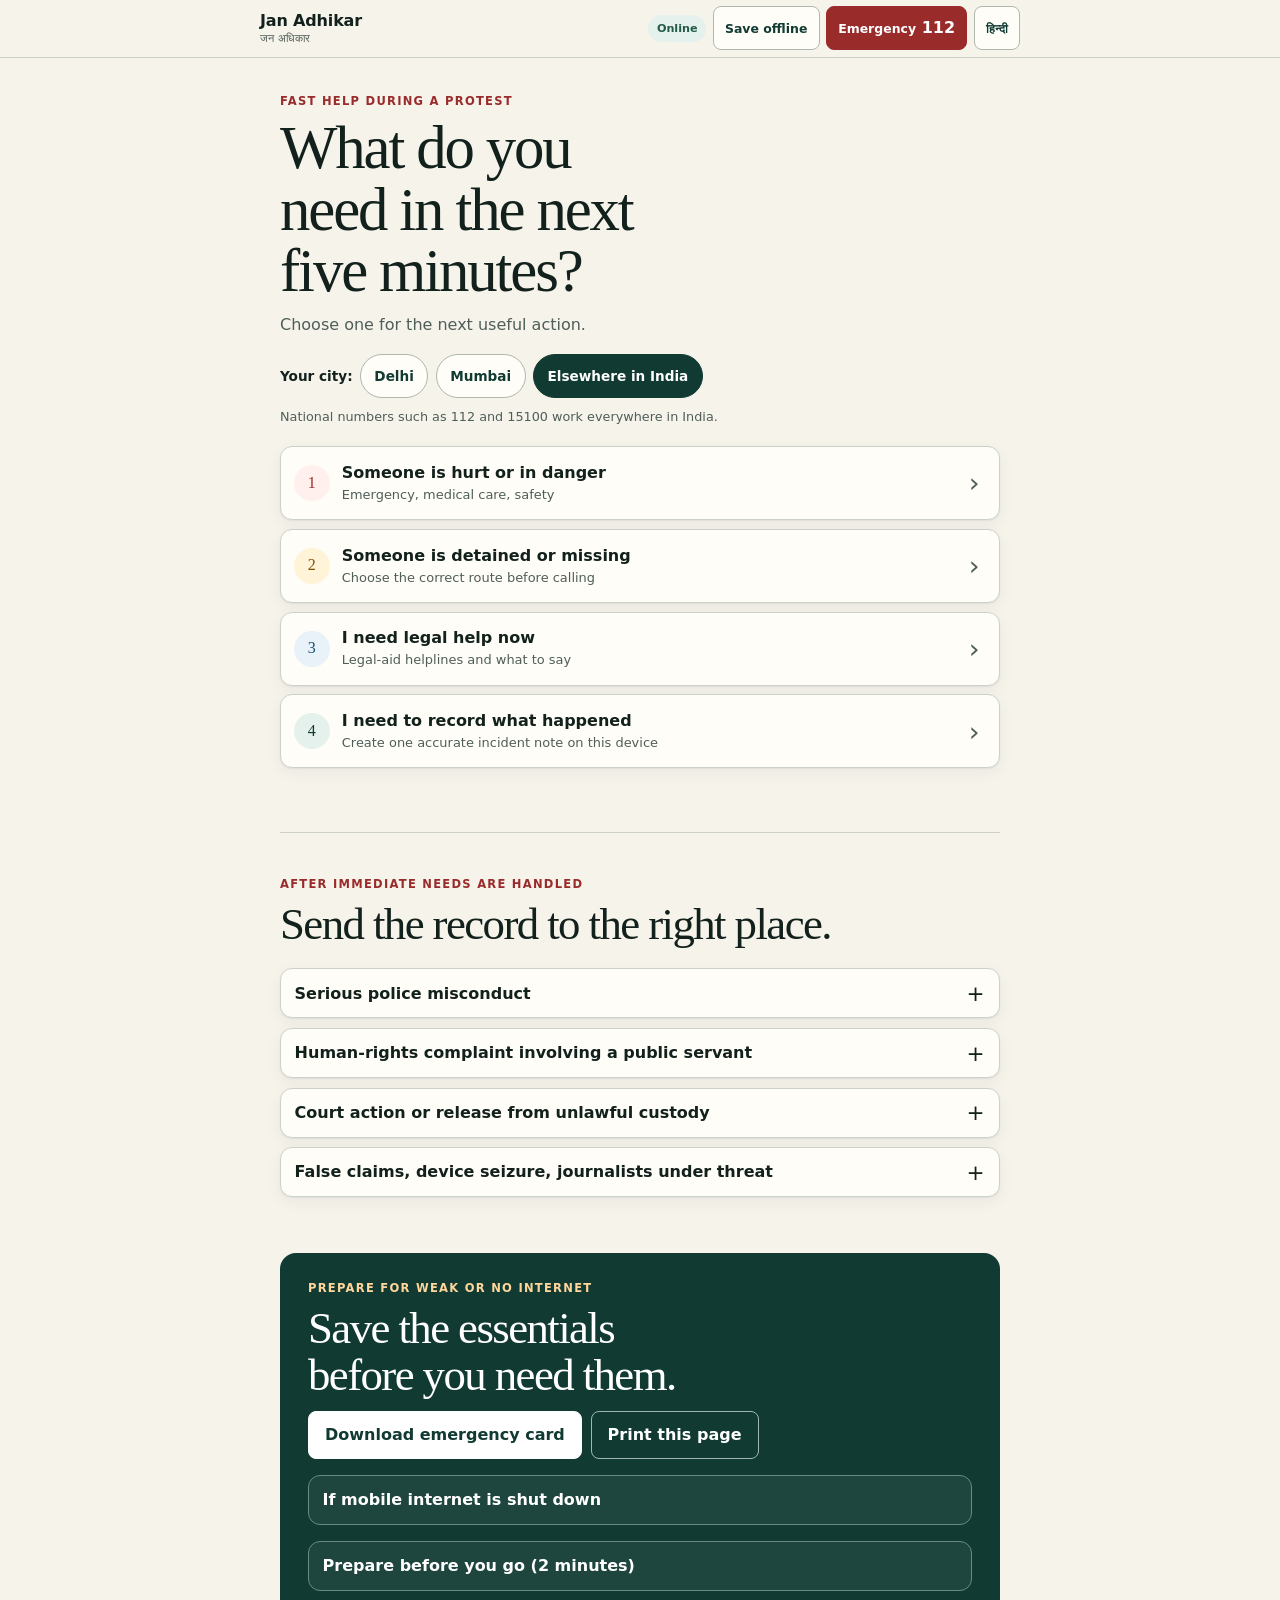
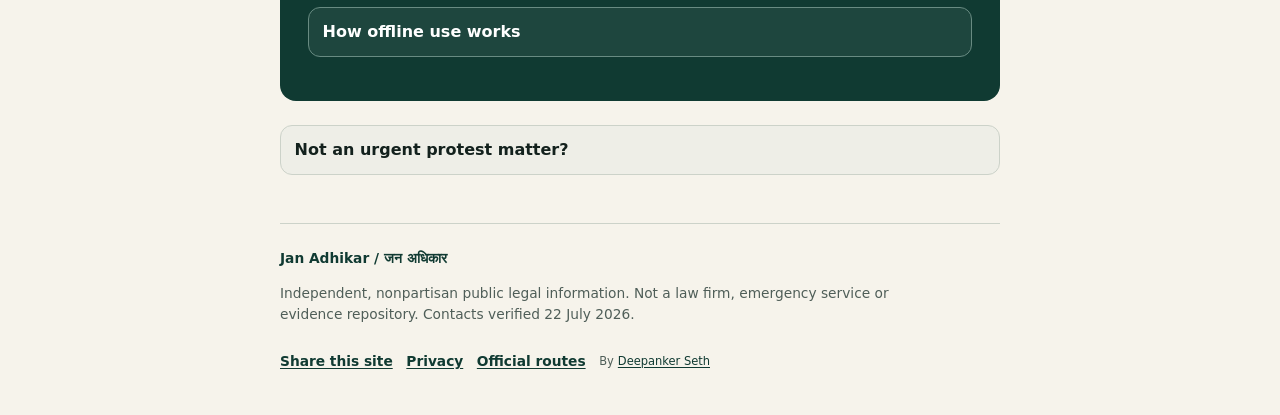
==== commit e1d60953: "Add verified Mumbai coverage, fix live defects, harden emergency card Research-driven update (9 inde" ====
--- a/site/index.html
+++ b/site/index.html
@@ -39,6 +39,13 @@
       <p class="kicker" data-en="Fast help during a protest" data-hi="प्रदर्शन के दौरान तेज़ सहायता">Fast help during a protest</p>
       <h1 data-en="What do you need in the next five minutes?" data-hi="अगले पाँच मिनट में आपको क्या चाहिए?">What do you need in the next five minutes?</h1>
       <p class="intro" data-en="Choose one for the next useful action." data-hi="अगली उपयोगी कार्रवाई के लिए एक विकल्प चुनें।">Choose one for the next useful action.</p>
+      <div class="city-select" role="group" aria-labelledby="cityLabel">
+        <span class="city-label" id="cityLabel" data-en="Your city:" data-hi="आपका शहर:">Your city:</span>
+        <button class="city-chip" type="button" data-city="delhi" aria-pressed="false" data-en="Delhi" data-hi="दिल्ली">Delhi</button>
+        <button class="city-chip" type="button" data-city="mumbai" aria-pressed="false" data-en="Mumbai" data-hi="मुंबई">Mumbai</button>
+        <button class="city-chip" type="button" data-city="other" aria-pressed="false" data-en="Elsewhere in India" data-hi="भारत में अन्य जगह">Elsewhere in India</button>
+        <span class="city-note" data-en="National numbers such as 112 and 15100 work everywhere in India." data-hi="112 और 15100 जैसे राष्ट्रीय नंबर पूरे भारत में काम करते हैं।">National numbers such as 112 and 15100 work everywhere in India.</span>
+      </div>
     </section>
 
     <section class="routes" aria-labelledby="route-title">
@@ -71,15 +78,29 @@
         <h2 id="danger-title" data-en="Get safe. Get medical help. Tell one trusted person." data-hi="सुरक्षित हों। चिकित्सा लें। एक भरोसेमंद व्यक्ति को बताएं।">Get safe. Get medical help. Tell one trusted person.</h2>
       </div>
       <div class="call-grid">
-        <a class="call-card primary" href="tel:112"><span>112</span><strong data-en="Emergency response" data-hi="आपात सहायता">Emergency response</strong><small data-en="Call now" data-hi="अभी कॉल करें">Call now</small></a>
-        <a class="call-card" href="tel:15100"><span>15100</span><strong data-en="Legal-aid helpline" data-hi="कानूनी सहायता हेल्पलाइन">Legal-aid helpline</strong><small data-en="Request urgent guidance" data-hi="तत्काल मार्गदर्शन माँगें">Request urgent guidance</small></a>
+        <a class="call-card primary" href="tel:112"><span>112</span><strong data-en="Emergency response" data-hi="आपात सहायता">Emergency response</strong><small data-en="Call now — works without internet or balance" data-hi="अभी कॉल करें — बिना इंटरनेट या बैलेंस चलता है">Call now — works without internet or balance</small></a>
+        <a class="call-card" href="tel:102" data-city-scope="delhi" hidden><span>102</span><strong data-en="Ambulance — Delhi (CATS)" data-hi="एम्बुलेंस — दिल्ली (CATS)">Ambulance — Delhi (CATS)</strong><small data-en="Free. No answer? Call 112." data-hi="निःशुल्क। उत्तर न मिले? 112।">Free. No answer? Call 112.</small></a>
+        <a class="call-card" href="tel:108" data-city-scope="mumbai" hidden><span>108</span><strong data-en="Ambulance — Mumbai" data-hi="एम्बुलेंस — मुंबई">Ambulance — Mumbai</strong><small data-en="Free. No answer? Call 112." data-hi="निःशुल्क। उत्तर न मिले? 112।">Free. No answer? Call 112.</small></a>
+        <a class="call-card" href="tel:15100" data-city-scope="other"><span>15100</span><strong data-en="Legal-aid helpline" data-hi="कानूनी सहायता हेल्पलाइन">Legal-aid helpline</strong><small data-en="Request urgent guidance" data-hi="तत्काल मार्गदर्शन माँगें">Request urgent guidance</small></a>
       </div>
       <ol class="steps">
         <li><strong data-en="Move away from immediate danger." data-hi="तत्काल खतरे से दूर जाएँ।">Move away from immediate danger.</strong> <span data-en="Do not stay to complete this page." data-hi="इस पेज को पूरा करने के लिए न रुकें।">Do not stay to complete this page.</span></li>
-        <li><strong data-en="Seek hospital care." data-hi="अस्पताल जाएँ।">Seek hospital care.</strong> <span data-en="Ask for treatment records, prescriptions and any medico-legal record created." data-hi="उपचार रिकॉर्ड, पर्चे और बने हुए मेडिको-लीगल रिकॉर्ड माँगें।">Ask for treatment records, prescriptions and any medico-legal record created.</span></li>
+        <li><strong data-en="Seek hospital care." data-hi="अस्पताल जाएँ।">Seek hospital care.</strong> <span data-en="No hospital — government or private — may refuse emergency treatment. You are entitled to have a medico-legal case (MLC) registered: the official record of your injuries for any later complaint. Note that an MLC means the police are informed. If registered, note the MLC number and keep treatment records and prescriptions." data-hi="कोई भी अस्पताल — सरकारी या निजी — आपातकालीन इलाज से मना नहीं कर सकता। आप MLC (मेडिको-लीगल केस) दर्ज कराने के हक़दार हैं: यह चोटों का आधिकारिक रिकॉर्ड है जो बाद की शिकायत में काम आता है। ध्यान रहे, MLC दर्ज होने पर पुलिस को सूचना जाती है। दर्ज हो तो MLC नंबर लिखें और इलाज के रिकॉर्ड व पर्चे सँभालें।">No hospital — government or private — may refuse emergency treatment. You are entitled to have a medico-legal case (MLC) registered: the official record of your injuries for any later complaint. Note that an MLC means the police are informed. If registered, note the MLC number and keep treatment records and prescriptions.</span></li>
         <li><strong data-en="Send your location to one trusted person." data-hi="एक भरोसेमंद व्यक्ति को अपना स्थान भेजें।">Send your location to one trusted person.</strong> <span data-en="Include your name, location, time and the help needed." data-hi="नाम, स्थान, समय और आवश्यक सहायता लिखें।">Include your name, location, time and the help needed.</span></li>
         <li><strong data-en="Protect other people." data-hi="दूसरों की सुरक्षा करें।">Protect other people.</strong> <span data-en="Do not publish faces, phone numbers, medical records or live locations without consent." data-hi="बिना सहमति चेहरे, फ़ोन नंबर, मेडिकल रिकॉर्ड या लाइव स्थान सार्वजनिक न करें।">Do not publish faces, phone numbers, medical records or live locations without consent.</span></li>
       </ol>
+      <p class="hospital-list" data-city-scope="delhi" hidden><strong data-en="Government hospitals near the protest area:" data-hi="प्रदर्शन क्षेत्र के पास सरकारी अस्पताल:">Government hospitals near the protest area:</strong> <span data-en="RML Hospital (Baba Kharak Singh Marg, near Jantar Mantar) · Lady Hardinge (Shaheed Bhagat Singh Marg) · LNJP (Delhi Gate)" data-hi="RML अस्पताल (बाबा खड़क सिंह मार्ग, जंतर मंतर के पास) · लेडी हार्डिंग (शहीद भगत सिंह मार्ग) · LNJP (दिल्ली गेट)">RML Hospital (Baba Kharak Singh Marg, near Jantar Mantar) · Lady Hardinge (Shaheed Bhagat Singh Marg) · LNJP (Delhi Gate)</span></p>
+      <p class="hospital-list" data-city-scope="mumbai" hidden><strong data-en="Government hospitals near the protest area:" data-hi="प्रदर्शन क्षेत्र के पास सरकारी अस्पताल:">Government hospitals near the protest area:</strong> <span data-en="St George (opp. GPO, near CSMT) · JJ Hospital (Byculla — largest) · GT Hospital (L.T. Marg) · Cama Hospital (opp. Azad Maidan — women and children only)" data-hi="सेंट जॉर्ज (GPO के सामने, CSMT के पास) · JJ अस्पताल (भायखला — सबसे बड़ा) · GT अस्पताल (एल.टी. मार्ग) · कामा अस्पताल (आज़ाद मैदान के सामने — केवल महिलाएँ और बच्चे)">St George (opp. GPO, near CSMT) · JJ Hospital (Byculla — largest) · GT Hospital (L.T. Marg) · Cama Hospital (opp. Azad Maidan — women and children only)</span></p>
+      <details>
+        <summary data-en="Tear gas, heat, crowd crush, panic — quick first aid" data-hi="आँसू गैस, गर्मी, भीड़ का दबाव, घबराहट — त्वरित प्राथमिक उपचार">Tear gas, heat, crowd crush, panic — quick first aid</summary>
+        <ul class="first-aid">
+          <li data-en="Tear gas: move to fresh air. Rinse eyes with plain water for 10–15 minutes; remove contact lenses; do not rub. Do not use milk. Remove and bag contaminated clothing; wash skin with soap and water. (CDC guidance)" data-hi="आँसू गैस: खुली हवा में जाएँ। आँखें 10–15 मिनट सादे पानी से धोएँ; कॉन्टैक्ट लेंस निकालें; आँखें न मलें। दूध का उपयोग न करें। प्रभावित कपड़े उतारकर थैले में रखें; त्वचा साबुन-पानी से धोएँ। (CDC मार्गदर्शन)">Tear gas: move to fresh air. Rinse eyes with plain water for 10–15 minutes; remove contact lenses; do not rub. Do not use milk. Remove and bag contaminated clothing; wash skin with soap and water. (CDC guidance)</li>
+          <li data-en="Heat: move to shade, sip water. Confusion, hot dry skin or fainting is an emergency — call 112 and cool the person with wet cloths and fanning. (WHO guidance)" data-hi="गर्मी: छाँव में जाएँ, धीरे-धीरे पानी पिएँ। उलझन, गर्म सूखी त्वचा या बेहोशी आपातकाल है — 112 पर कॉल करें और गीले कपड़े व हवा से शरीर ठंडा करें। (WHO मार्गदर्शन)">Heat: move to shade, sip water. Confusion, hot dry skin or fainting is an emergency — call 112 and cool the person with wet cloths and fanning. (WHO guidance)</li>
+          <li data-en="Dense crowds: know your exits, stay near the edges, keep your arms in front of your chest; if you fall, curl up and protect your head." data-hi="घनी भीड़: निकास पहचानें, किनारे की ओर रहें, बाँहें छाती के आगे रखें; गिर जाएँ तो सिकुड़कर सिर की रक्षा करें।">Dense crowds: know your exits, stay near the edges, keep your arms in front of your chest; if you fall, curl up and protect your head.</li>
+          <li data-en="Panic: breathe in and out slowly, counting to five. It usually passes in minutes." data-hi="घबराहट: पाँच तक गिनते हुए धीरे-धीरे साँस लें और छोड़ें। यह प्रायः कुछ मिनटों में शांत होती है।">Panic: breathe in and out slowly, counting to five. It usually passes in minutes.</li>
+        </ul>
+        <p class="small-note"><a href="tel:14416">14416</a> — <span data-en="Tele-MANAS mental-health line: free, 24×7, 20 languages." data-hi="Tele-MANAS मानसिक स्वास्थ्य लाइन: निःशुल्क, 24×7, 20 भाषाएँ।">Tele-MANAS mental-health line: free, 24×7, 20 languages.</span></p>
+      </details>
       <button class="copy-button" type="button" data-copy="emergency" data-en="Copy an emergency message" data-hi="आपात संदेश कॉपी करें">Copy an emergency message</button>
       <button class="back-button" type="button" data-close-panel data-en="Back to choices" data-hi="विकल्पों पर वापस">Back to choices</button>
     </section>
@@ -97,8 +118,20 @@
         </article>
         <article>
           <strong data-en="Genuinely missing; no custody information" data-hi="सच में लापता; हिरासत की जानकारी नहीं">Genuinely missing; no custody information</strong>
-          <p data-en="Use Delhi Police's missing-person helpline. Do not use 1094 merely to confirm a suspected arrest." data-hi="दिल्ली पुलिस की गुमशुदा व्यक्ति हेल्पलाइन का उपयोग करें। केवल संदिग्ध गिरफ्तारी की पुष्टि के लिए 1094 का उपयोग न करें।">Use Delhi Police's missing-person helpline. Do not use 1094 merely to confirm a suspected arrest.</p>
-          <a class="call-card" href="tel:1094"><span>1094</span><strong data-en="Missing persons only" data-hi="केवल गुमशुदा व्यक्ति">Missing persons only</strong></a>
+          <div data-city-scope="delhi" hidden>
+            <p data-en="Use Delhi Police's missing-person helpline. Do not use 1094 merely to confirm a suspected arrest." data-hi="दिल्ली पुलिस की गुमशुदा व्यक्ति हेल्पलाइन का उपयोग करें। केवल संदिग्ध गिरफ्तारी की पुष्टि के लिए 1094 का उपयोग न करें।">Use Delhi Police's missing-person helpline. Do not use 1094 merely to confirm a suspected arrest.</p>
+            <a class="call-card" href="tel:1094"><span>1094</span><strong data-en="Missing persons — Delhi Police" data-hi="गुमशुदा व्यक्ति — दिल्ली पुलिस">Missing persons — Delhi Police</strong></a>
+            <p class="small-note"><a class="text-link" href="https://zipnet.delhipolice.gov.in" target="_blank" rel="noopener">ZIPNET</a> — <span data-en="Delhi Police online missing-person search (needs internet)." data-hi="दिल्ली पुलिस की ऑनलाइन गुमशुदा-व्यक्ति खोज (इंटरनेट आवश्यक)।">Delhi Police online missing-person search (needs internet).</span></p>
+          </div>
+          <div data-city-scope="mumbai" hidden>
+            <p data-en="Report at any police station and call the Mumbai Police control room. The Maharashtra Police citizen portal has an online search for missing and for arrested persons — listings can lag by hours, and absence from the portal does not mean the person is not in custody." data-hi="किसी भी थाने में सूचना दें और मुंबई पुलिस नियंत्रण कक्ष को कॉल करें। महाराष्ट्र पुलिस सिटीज़न पोर्टल पर गुमशुदा और गिरफ्तार व्यक्तियों की ऑनलाइन खोज है — नाम आने में घंटों की देरी हो सकती है, और पोर्टल में नाम न होने का अर्थ यह नहीं कि व्यक्ति हिरासत में नहीं है।">Report at any police station and call the Mumbai Police control room. The Maharashtra Police citizen portal has an online search for missing and for arrested persons — listings can lag by hours, and absence from the portal does not mean the person is not in custody.</p>
+            <a class="call-card" href="tel:+912222621855"><span>022-22621855</span><strong data-en="Mumbai Police control room (city)" data-hi="मुंबई पुलिस नियंत्रण कक्ष (सिटी)">Mumbai Police control room (city)</strong></a>
+            <p class="small-note"><a class="text-link" href="https://citizen.mahapolice.gov.in/Citizen/MH/index.aspx" target="_blank" rel="noopener" data-en="Maharashtra Police citizen portal (online search)" data-hi="महाराष्ट्र पुलिस सिटीज़न पोर्टल (ऑनलाइन खोज)">Maharashtra Police citizen portal (online search)</a></p>
+          </div>
+          <div data-city-scope="other">
+            <p data-en="Report at the nearest police station and call 112. Ask the district control room whether the person is recorded as arrested — every district and police station must keep and display arrest information (BNSS section 37)." data-hi="नज़दीकी थाने में सूचना दें और 112 पर कॉल करें। जिला नियंत्रण कक्ष से पूछें कि व्यक्ति गिरफ्तार के रूप में दर्ज है या नहीं — हर जिले और थाने को गिरफ्तारी की जानकारी रखनी और प्रदर्शित करनी होती है (BNSS धारा 37)।">Report at the nearest police station and call 112. Ask the district control room whether the person is recorded as arrested — every district and police station must keep and display arrest information (BNSS section 37).</p>
+            <a class="call-card" href="tel:112"><span>112</span><strong data-en="Emergency / police" data-hi="आपातकाल / पुलिस">Emergency / police</strong></a>
+          </div>
         </article>
       </div>
       <p class="emergency-line"><strong data-en="Immediate danger:" data-hi="तत्काल खतरा:">Immediate danger:</strong> <a href="tel:112">112</a></p>
@@ -112,7 +145,9 @@
       </ul>
       <details>
         <summary data-en="Essential safeguards after arrest" data-hi="गिरफ्तारी के बाद आवश्यक सुरक्षा">Essential safeguards after arrest</summary>
-        <p data-en="Subject to constitutional exceptions, the arrested person must be told the grounds, has the right to consult and be defended by a lawyer of choice, and must be produced before the nearest magistrate within 24 hours excluding journey time. Ask for the arrest memo; immediate notice to the nominated person of both arrest and place of custody; a medical examination that records injuries and a report copy; and an opportunity to meet an advocate during interrogation, though not throughout it." data-hi="संवैधानिक अपवादों के अधीन, गिरफ्तार व्यक्ति को कारण बताया जाना चाहिए, अपनी पसंद के वकील से परामर्श और बचाव का अधिकार है, और यात्रा समय छोड़कर 24 घंटे में निकटतम मजिस्ट्रेट के सामने पेश किया जाना चाहिए। गिरफ्तारी मेमो; नामित व्यक्ति को गिरफ्तारी और हिरासत स्थान की तुरंत सूचना; चोटें दर्ज करने वाली मेडिकल जाँच और रिपोर्ट की प्रति; तथा पूछताछ के दौरान—पूरी पूछताछ में नहीं—वकील से मिलने का अवसर माँगें।">Subject to constitutional exceptions, the arrested person must be told the grounds, has the right to consult and be defended by a lawyer of choice, and must be produced before the nearest magistrate within 24 hours excluding journey time. Ask for the arrest memo; immediate notice to the nominated person of both arrest and place of custody; a medical examination that records injuries and a report copy; and an opportunity to meet an advocate during interrogation, though not throughout it.</p>
+        <p data-en="Subject to constitutional exceptions, the arrested person must be told the grounds of arrest — the Supreme Court requires them in writing, in a language the person understands (2025). They have the right to consult and be defended by a lawyer of choice, to meet an advocate during interrogation (though not throughout it), and must be produced before the nearest magistrate within 24 hours excluding journey time. Ask for the arrest memo; immediate notice to the nominated person of both arrest and place of custody; and a medical examination that records injuries, with a report copy." data-hi="संवैधानिक अपवादों के अधीन, गिरफ्तार व्यक्ति को गिरफ्तारी के कारण बताए जाने चाहिए — सुप्रीम कोर्ट के अनुसार लिखित रूप में, ऐसी भाषा में जो व्यक्ति समझता हो (2025)। उसे अपनी पसंद के वकील से परामर्श और बचाव का अधिकार है, पूछताछ के दौरान वकील से मिलने का अवसर है (पूरी पूछताछ में नहीं), और यात्रा समय छोड़कर 24 घंटे में निकटतम मजिस्ट्रेट के सामने पेशी अनिवार्य है। गिरफ्तारी मेमो; नामित व्यक्ति को गिरफ्तारी और हिरासत स्थान की तुरंत सूचना; तथा चोटें दर्ज करने वाली मेडिकल जाँच और रिपोर्ट की प्रति माँगें।">Subject to constitutional exceptions, the arrested person must be told the grounds of arrest — the Supreme Court requires them in writing, in a language the person understands (2025). They have the right to consult and be defended by a lawyer of choice, to meet an advocate during interrogation (though not throughout it), and must be produced before the nearest magistrate within 24 hours excluding journey time. Ask for the arrest memo; immediate notice to the nominated person of both arrest and place of custody; and a medical examination that records injuries, with a report copy.</p>
+        <p data-en="If police are investigating an offence punishable by less than seven years, a written notice to appear — not arrest — is the rule (BNSS s.35(3); Supreme Court, 2026). Preventive detention during prohibitory orders works differently: the person must still be told the reason, and detention beyond 24 hours needs separate legal authority." data-hi="अगर पुलिस 7 वर्ष से कम दंड वाले अपराध की जाँच कर रही है, तो गिरफ्तारी के बजाय पेश होने का लिखित नोटिस नियम है (BNSS धारा 35(3); सुप्रीम कोर्ट, 2026)। निषेधाज्ञा के दौरान एहतियातन हिरासत अलग है: कारण फिर भी बताना होगा, और 24 घंटे से अधिक हिरासत के लिए अलग कानूनी आधार चाहिए।">If police are investigating an offence punishable by less than seven years, a written notice to appear — not arrest — is the rule (BNSS s.35(3); Supreme Court, 2026). Preventive detention during prohibitory orders works differently: the person must still be told the reason, and detention beyond 24 hours needs separate legal authority.</p>
+        <p data-en="A woman should not ordinarily be arrested after sunset and before sunrise, except in exceptional circumstances with a magistrate's permission (BNSS s.43(5)), and a woman's medical examination must involve a female practitioner. A minor cannot be kept in a police lockup or jail: they must go before the Juvenile Justice Board within 24 hours, a guardian must be informed, and free legal aid is automatic." data-hi="महिला को सामान्यतः सूर्यास्त के बाद और सूर्योदय से पहले गिरफ्तार नहीं किया जाना चाहिए — असाधारण परिस्थितियों में मजिस्ट्रेट की अनुमति से ही (BNSS धारा 43(5)); महिला की मेडिकल जाँच में महिला चिकित्सक का होना आवश्यक है। नाबालिग को थाने के लॉकअप या जेल में नहीं रखा जा सकता: 24 घंटे में किशोर न्याय बोर्ड के सामने पेश करना, अभिभावक को सूचित करना और निःशुल्क कानूनी सहायता अनिवार्य है।">A woman should not ordinarily be arrested after sunset and before sunrise, except in exceptional circumstances with a magistrate's permission (BNSS s.43(5)), and a woman's medical examination must involve a female practitioner. A minor cannot be kept in a police lockup or jail: they must go before the Juvenile Justice Board within 24 hours, a guardian must be informed, and free legal aid is automatic.</p>
       </details>
       <button class="copy-button" type="button" data-copy="custody" data-en="Copy a custody-help message" data-hi="हिरासत सहायता संदेश कॉपी करें">Copy a custody-help message</button>
       <button class="back-button" type="button" data-close-panel data-en="Back to choices" data-hi="विकल्पों पर वापस">Back to choices</button>
@@ -123,18 +158,28 @@
         <p class="kicker" data-en="Human help first" data-hi="पहले मानवीय सहायता">Human help first</p>
         <h2 id="lawyer-title" data-en="Call a legal-aid helpline. Say the urgent fact in one sentence." data-hi="कानूनी सहायता हेल्पलाइन को कॉल करें। तत्काल तथ्य एक वाक्य में कहें।">Call a legal-aid helpline. Say the urgent fact in one sentence.</h2>
       </div>
-      <div class="call-grid three">
+      <div class="call-grid three" data-city-scope="delhi" hidden>
         <a class="call-card primary" href="tel:15100"><span>15100</span><strong data-en="National legal aid" data-hi="राष्ट्रीय कानूनी सहायता">National legal aid</strong></a>
         <a class="call-card" href="tel:1516"><span>1516</span><strong data-en="Delhi legal services" data-hi="दिल्ली कानूनी सेवाएँ">Delhi legal services</strong></a>
-        <a class="call-card" href="tel:+919870101337"><span>9870101337</span><strong>DSLSA</strong></a>
-      </div>
+        <a class="call-card" href="tel:+919870101337"><span>9870101337</span><strong data-en="DSLSA — Delhi" data-hi="DSLSA — दिल्ली">DSLSA — Delhi</strong></a>
+      </div>
+      <div class="call-grid three" data-city-scope="mumbai" hidden>
+        <a class="call-card primary" href="tel:15100"><span>15100</span><strong data-en="National legal aid" data-hi="राष्ट्रीय कानूनी सहायता">National legal aid</strong></a>
+        <a class="call-card" href="tel:1800222324"><span>1800-22-23-24</span><strong data-en="Maharashtra legal services" data-hi="महाराष्ट्र विधिक सेवा">Maharashtra legal services</strong></a>
+        <a class="call-card" href="tel:+918591903601"><span>8591903601</span><strong data-en="Mumbai City DLSA (office hours)" data-hi="मुंबई सिटी DLSA (कार्यालय समय)">Mumbai City DLSA (office hours)</strong></a>
+      </div>
+      <div class="call-grid" data-city-scope="other">
+        <a class="call-card primary" href="tel:15100"><span>15100</span><strong data-en="National legal aid" data-hi="राष्ट्रीय कानूनी सहायता">National legal aid</strong><small data-en="Ask to be connected to your district legal services authority (DLSA)" data-hi="अपने जिले के विधिक सेवा प्राधिकरण (DLSA) से जोड़ने को कहें">Ask to be connected to your district legal services authority (DLSA)</small></a>
+      </div>
+      <p class="small-note" data-city-scope="mumbai" hidden data-en="Mumbai Suburban DLSA (Bandra): 8591903602, office hours." data-hi="मुंबई उपनगर DLSA (बांद्रा): 8591903602, कार्यालय समय।">Mumbai Suburban DLSA (Bandra): 8591903602, office hours.</p>
       <div class="say-this">
         <strong data-en="Say this:" data-hi="यह कहें:">Say this:</strong>
         <p data-en="“I need urgent legal help for [name]. They were [injured/detained/missing] at [place] around [time]. The last confirmed information is [fact]. Please tell me the next immediate legal step.”" data-hi="“मुझे [नाम] के लिए तत्काल कानूनी सहायता चाहिए। वे [स्थान] पर लगभग [समय] [घायल/हिरासत/लापता] हुए। अंतिम पुष्ट जानकारी [तथ्य] है। कृपया अगला तत्काल कानूनी कदम बताएं।”">“I need urgent legal help for [name]. They were [injured/detained/missing] at [place] around [time]. The last confirmed information is [fact]. Please tell me the next immediate legal step.”</p>
       </div>
-      <p class="small-note" data-en="A person in custody qualifies for legal services under section 12(g). In other cases, lawyer assignment depends on eligibility, case assessment and availability. Email is not an emergency channel." data-hi="हिरासत में व्यक्ति धारा 12(g) के तहत कानूनी सेवाओं का पात्र है। अन्य मामलों में वकील मिलना पात्रता, मामले के आकलन और उपलब्धता पर निर्भर है। ईमेल आपात माध्यम नहीं है।">A person in custody qualifies for legal services under section 12(g). In other cases, lawyer assignment depends on eligibility, case assessment and availability. Email is not an emergency channel.</p>
-      <a class="text-link" href="mailto:lae-dslsa@gov.in">lae-dslsa@gov.in</a>
-      <p class="small-note" data-en="For eligible non-PIL Supreme Court matters, SCLSC: 011-23381257 or sclsc@nic.in. SCLSC says it does not grant legal aid to file PILs." data-hi="पात्र गैर-PIL सुप्रीम कोर्ट मामलों के लिए SCLSC: 011-23381257 या sclsc@nic.in। SCLSC के अनुसार PIL दाखिल करने के लिए कानूनी सहायता नहीं दी जाती।">For eligible non-PIL Supreme Court matters, SCLSC: 011-23381257 or sclsc@nic.in. SCLSC says it does not grant legal aid to file PILs.</p>
+      <p class="small-note" data-en="Anyone in custody, and every woman, qualifies for free legal services regardless of income (Legal Services Authorities Act, s.12). In other cases a lawyer depends on eligibility and assessment. Email is not an emergency channel." data-hi="हिरासत में कोई भी व्यक्ति और हर महिला, आय चाहे जो हो, निःशुल्क कानूनी सेवाओं की पात्र है (विधिक सेवा प्राधिकरण अधिनियम, धारा 12)। अन्य मामलों में वकील मिलना पात्रता और आकलन पर निर्भर है। ईमेल आपात माध्यम नहीं है।">Anyone in custody, and every woman, qualifies for free legal services regardless of income (Legal Services Authorities Act, s.12). In other cases a lawyer depends on eligibility and assessment. Email is not an emergency channel.</p>
+      <p class="small-note" data-en="Helplines can go unanswered at night. Keep a written log of every call you try (time and number) — and remember the 24-hour magistrate rule protects an arrested person regardless. In danger, call 112." data-hi="रात में हेल्पलाइन का उत्तर न मिल सकता है। हर कोशिश की गई कॉल का समय और नंबर लिखते जाएँ — याद रखें, 24 घंटे में मजिस्ट्रेट के सामने पेशी का नियम हर हाल में लागू रहता है। खतरे में 112 पर कॉल करें।">Helplines can go unanswered at night. Keep a written log of every call you try (time and number) — and remember the 24-hour magistrate rule protects an arrested person regardless. In danger, call 112.</p>
+      <a class="text-link" data-city-scope="delhi" hidden href="mailto:legalaidwing-dslsa@nic.in">legalaidwing-dslsa@nic.in</a>
+      <p class="small-note" data-en="For eligible Supreme Court matters, SCLSC: 011-23381257 or sclsc@nic.in." data-hi="पात्र सुप्रीम कोर्ट मामलों के लिए SCLSC: 011-23381257 या sclsc@nic.in।">For eligible Supreme Court matters, SCLSC: 011-23381257 or sclsc@nic.in.</p>
       <button class="copy-button" type="button" data-copy="lawyer" data-en="Copy what to say" data-hi="क्या कहना है कॉपी करें">Copy what to say</button>
       <button class="back-button" type="button" data-close-panel data-en="Back to choices" data-hi="विकल्पों पर वापस">Back to choices</button>
     </section>
@@ -144,6 +189,7 @@
         <p class="kicker" data-en="One accurate record" data-hi="एक सही रिकॉर्ड">One accurate record</p>
         <h2 id="record-title" data-en="Record facts once. Share them privately with a lawyer or authority." data-hi="तथ्य एक बार दर्ज करें। वकील या प्राधिकरण से निजी रूप से साझा करें।">Record facts once. Share them privately with a lawyer or authority.</h2>
         <p data-en="Nothing typed here is uploaded or saved by this site." data-hi="यहाँ लिखी कोई जानकारी इस साइट द्वारा अपलोड या सहेजी नहीं जाती।">Nothing typed here is uploaded or saved by this site.</p>
+        <p class="small-note" data-en="Keep the original photo or video unchanged on the device that recorded it. A WhatsApp forward must not be your only copy — forwarding strips technical detail (metadata) that helps prove authenticity." data-hi="मूल फ़ोटो या वीडियो उसी उपकरण पर बिना बदले रखें जिससे वह बना। WhatsApp फ़ॉरवर्ड आपकी एकमात्र प्रति न हो — फ़ॉरवर्ड करने में वह तकनीकी विवरण (मेटाडेटा) हट जाता है जो प्रामाणिकता साबित करने में मदद करता है।">Keep the original photo or video unchanged on the device that recorded it. A WhatsApp forward must not be your only copy — forwarding strips technical detail (metadata) that helps prove authenticity.</p>
       </div>
       <p class="form-note" id="incidentFormNote" data-en="Fields marked * are required. Use a private device when possible." data-hi="* से चिन्हित फ़ील्ड आवश्यक हैं। संभव हो तो निजी उपकरण का उपयोग करें।">Fields marked * are required. Use a private device when possible.</p>
       <form id="incidentForm" aria-describedby="incidentFormNote">
@@ -192,7 +238,7 @@
       <p class="kicker" data-en="After immediate needs are handled" data-hi="तत्काल जरूरतों के बाद">After immediate needs are handled</p>
       <h2 data-en="Send the record to the right place." data-hi="रिकॉर्ड सही जगह भेजें।">Send the record to the right place.</h2>
       <div class="report-list">
-        <details class="report-item">
+        <details class="report-item" data-city-scope="delhi" hidden>
           <summary data-en="Serious Delhi Police misconduct" data-hi="दिल्ली पुलिस का गंभीर दुराचार">Serious Delhi Police misconduct</summary>
           <div class="report-content">
             <p data-en="For death or grievous hurt in custody, rape or attempted rape in custody, arrest or detention without due process, extortion, land or house grabbing, or serious abuse of authority. Complaints by a victim or representative should be signed and supported by a sworn affidavit; anonymous complaints are excluded. PCA may not entertain a matter already before a court, NHRC or another statutory body." data-hi="हिरासत में मृत्यु या गंभीर चोट, हिरासत में बलात्कार या प्रयास, विधिसम्मत प्रक्रिया के बिना गिरफ्तारी या हिरासत, जबरन वसूली, जमीन या मकान कब्ज़ा, या अधिकार के गंभीर दुरुपयोग के लिए। पीड़ित या प्रतिनिधि की शिकायत हस्ताक्षरित और शपथपत्र सहित होनी चाहिए; गुमनाम शिकायतें बाहर हैं। अदालत, NHRC या अन्य वैधानिक निकाय में लंबित मामला PCA स्वीकार न करे।">For death or grievous hurt in custody, rape or attempted rape in custody, arrest or detention without due process, extortion, land or house grabbing, or serious abuse of authority. Complaints by a victim or representative should be signed and supported by a sworn affidavit; anonymous complaints are excluded. PCA may not entertain a matter already before a court, NHRC or another statutory body.</p>
@@ -200,6 +246,20 @@
             <div class="resource-links"><a href="https://pca.delhi.gov.in/pca/contact-us" target="_blank" rel="noopener" data-en="Official PCA contact page" data-hi="आधिकारिक PCA संपर्क पेज">Official PCA contact page</a><a href="mailto:pca.delhi@delhi.gov.in">pca.delhi@delhi.gov.in</a><a href="tel:+911121400977">011-21400977</a></div>
           </div>
         </details>
+        <details class="report-item" data-city-scope="mumbai" hidden>
+          <summary data-en="Serious police misconduct — Mumbai" data-hi="पुलिस का गंभीर दुराचार — मुंबई">Serious police misconduct — Mumbai</summary>
+          <div class="report-content">
+            <p data-en="For custodial violence or serious abuse by police in Maharashtra, complain to the Maharashtra State Human Rights Commission (an inquiry body — it recommends, it cannot punish directly) or to the NHRC below. Maharashtra's statutory Police Complaints Authority currently has no practical public intake route." data-hi="महाराष्ट्र में पुलिस द्वारा हिरासत में हिंसा या गंभीर दुर्व्यवहार के लिए महाराष्ट्र राज्य मानवाधिकार आयोग (जाँच निकाय — यह सिफारिश करता है, सीधे दंड नहीं दे सकता) या नीचे दिए NHRC में शिकायत करें। महाराष्ट्र के वैधानिक पुलिस शिकायत प्राधिकरण के पास फ़िलहाल कोई व्यावहारिक सार्वजनिक शिकायत-मार्ग नहीं है।">For custodial violence or serious abuse by police in Maharashtra, complain to the Maharashtra State Human Rights Commission (an inquiry body — it recommends, it cannot punish directly) or to the NHRC below. Maharashtra's statutory Police Complaints Authority currently has no practical public intake route.</p>
+            <p class="small-note" data-en="MSHRC: 9, Hajarimal Somani Marg, opposite CSMT, Mumbai 400001." data-hi="MSHRC: 9, हजारीमल सोमानी मार्ग, CSMT के सामने, मुंबई 400001।">MSHRC: 9, Hajarimal Somani Marg, opposite CSMT, Mumbai 400001.</p>
+            <div class="resource-links"><a href="tel:+912222076408">022-22076408</a><a href="mailto:complaint-mshrc@gov.in">complaint-mshrc@gov.in</a></div>
+          </div>
+        </details>
+        <details class="report-item" data-city-scope="other">
+          <summary data-en="Serious police misconduct" data-hi="पुलिस का गंभीर दुराचार">Serious police misconduct</summary>
+          <div class="report-content">
+            <p data-en="Use the NHRC route below, your State Human Rights Commission, and your state's Police Complaints Authority where one functions. A lawyer or the legal-services authority (15100) can advise which forum fits your case." data-hi="नीचे दिया NHRC मार्ग, अपने राज्य का मानवाधिकार आयोग, और जहाँ कार्यरत हो वहाँ राज्य पुलिस शिकायत प्राधिकरण उपयोग करें। कौन-सा मंच उपयुक्त है, यह वकील या विधिक सेवा प्राधिकरण (15100) बता सकता है।">Use the NHRC route below, your State Human Rights Commission, and your state's Police Complaints Authority where one functions. A lawyer or the legal-services authority (15100) can advise which forum fits your case.</p>
+          </div>
+        </details>
         <details class="report-item">
           <summary data-en="Human-rights complaint involving a public servant" data-hi="लोक सेवक से जुड़ी मानवाधिकार शिकायत">Human-rights complaint involving a public servant</summary>
           <div class="report-content">
@@ -211,7 +271,17 @@
           <summary data-en="Court action or release from unlawful custody" data-hi="अदालती कार्रवाई या अवैध हिरासत से रिहाई">Court action or release from unlawful custody</summary>
           <div class="report-content">
             <p data-en="Speak to a lawyer or legal-services authority. An email to a court does not file a case or automatically invoke Article 32." data-hi="वकील या कानूनी सेवा प्राधिकरण से बात करें। अदालत को ईमेल करने से मामला दाखिल नहीं होता या अनुच्छेद 32 स्वतः लागू नहीं होता।">Speak to a lawyer or legal-services authority. An email to a court does not file a case or automatically invoke Article 32.</p>
+            <p data-en="If someone is held unlawfully, a family member can ask the High Court for habeas corpus — a lawyer or the legal services authority can help file it quickly." data-hi="अगर किसी को अवैध रूप से हिरासत में रखा गया है, तो परिवार का सदस्य हाई कोर्ट से बंदी प्रत्यक्षीकरण (habeas corpus) की माँग कर सकता है — वकील या विधिक सेवा प्राधिकरण इसे शीघ्र दाखिल करने में मदद कर सकते हैं।">If someone is held unlawfully, a family member can ask the High Court for habeas corpus — a lawyer or the legal services authority can help file it quickly.</p>
             <div class="resource-links"><a href="tel:15100" data-en="Call legal aid: 15100" data-hi="कानूनी सहायता: 15100">Call legal aid: 15100</a></div>
+          </div>
+        </details>
+        <details class="report-item">
+          <summary data-en="False claims, device seizure, journalists under threat" data-hi="झूठे दावे, उपकरण ज़ब्ती, ख़तरे में पत्रकार">False claims, device seizure, journalists under threat</summary>
+          <div class="report-content">
+            <p data-en="Check or report a viral claim with an established fact-checker (WhatsApp tiplines): BOOM +91-77009-06588 · Alt News +91-76000-11160 · Factly +91-92470-52470. PIB Fact Check (+91-87997-11259) is the government's own fact-check channel for claims about the central government. Messaging a tipline shares your phone number with that organization." data-hi="वायरल दावे की जाँच या सूचना किसी स्थापित फ़ैक्ट-चेकर को दें (WhatsApp टिपलाइन): BOOM +91-77009-06588 · Alt News +91-76000-11160 · Factly +91-92470-52470। PIB Fact Check (+91-87997-11259) केंद्र सरकार से जुड़े दावों के लिए सरकार का अपना फ़ैक्ट-चेक माध्यम है। टिपलाइन पर संदेश भेजने से आपका फ़ोन नंबर उस संस्था तक जाता है।">Check or report a viral claim with an established fact-checker (WhatsApp tiplines): BOOM +91-77009-06588 · Alt News +91-76000-11160 · Factly +91-92470-52470. PIB Fact Check (+91-87997-11259) is the government's own fact-check channel for claims about the central government. Messaging a tipline shares your phone number with that organization.</p>
+            <p data-en="Phone or account seized, content ordered down, or an internet shutdown: SFLC.in's RightsLine offers free digital-rights help." data-hi="फ़ोन या अकाउंट ज़ब्त, कंटेंट हटाने का आदेश, या इंटरनेट बंद: SFLC.in की RightsLine निःशुल्क डिजिटल-अधिकार सहायता देती है।">Phone or account seized, content ordered down, or an internet shutdown: SFLC.in's RightsLine offers free digital-rights help.</p>
+            <p data-en="Journalists facing threats or detention for their work can write to the Committee to Protect Journalists' emergency desk." data-hi="काम के कारण धमकी या हिरासत का सामना कर रहे पत्रकार Committee to Protect Journalists की आपात डेस्क को लिख सकते हैं।">Journalists facing threats or detention for their work can write to the Committee to Protect Journalists' emergency desk.</p>
+            <div class="resource-links"><a href="https://rightsline.sflc.in" target="_blank" rel="noopener">rightsline.sflc.in</a><a href="mailto:emergencies@cpj.org">emergencies@cpj.org</a></div>
           </div>
         </details>
       </div>
@@ -224,6 +294,25 @@
         <a class="copy-button" href="downloads/emergency-card.txt" download data-en="Download emergency card" data-hi="आपात कार्ड डाउनलोड करें">Download emergency card</a>
         <button class="secondary-button" id="printCard" type="button" data-en="Print this page" data-hi="यह पेज प्रिंट करें">Print this page</button>
       </div>
+      <details class="offline-details">
+        <summary data-en="If mobile internet is shut down" data-hi="अगर मोबाइल इंटरनेट बंद हो">If mobile internet is shut down</summary>
+        <ol class="steps compact">
+          <li data-en="Shutdown orders usually stop mobile data while voice calls and person-to-person SMS keep working — but near a police action even calls can fail. Never make a phone call your only plan." data-hi="इंटरनेट-बंदी के आदेश प्रायः मोबाइल डेटा रोकते हैं जबकि आवाज़-कॉल और सामान्य SMS चलते रहते हैं — लेकिन पुलिस कार्रवाई के पास कभी-कभी कॉल भी विफल हो सकती है। फ़ोन कॉल को कभी अपनी एकमात्र योजना न बनाएँ।">Shutdown orders usually stop mobile data while voice calls and person-to-person SMS keep working — but near a police action even calls can fail. Never make a phone call your only plan.</li>
+          <li data-en="Calling 112 needs no internet and no balance. The 112 phone app does need internet — do not rely on the app during a shutdown." data-hi="112 पर कॉल के लिए इंटरनेट या बैलेंस ज़रूरी नहीं। 112 ऐप को इंटरनेट चाहिए — इंटरनेट-बंदी में ऐप पर निर्भर न रहें।">Calling 112 needs no internet and no balance. The 112 phone app does need internet — do not rely on the app during a shutdown.</li>
+          <li data-en="Fix a meeting point and check-in times that work with no network at all, and keep numbers on paper." data-hi="ऐसी मिलने की जगह और संपर्क-समय तय करें जो बिना नेटवर्क भी काम करें, और नंबर कागज़ पर रखें।">Fix a meeting point and check-in times that work with no network at all, and keep numbers on paper.</li>
+        </ol>
+      </details>
+      <details class="offline-details">
+        <summary data-en="Prepare before you go (2 minutes)" data-hi="जाने से पहले तैयारी (2 मिनट)">Prepare before you go (2 minutes)</summary>
+        <ol class="steps compact">
+          <li data-en="Charge and back up your phone." data-hi="फ़ोन चार्ज करें और बैकअप लें।">Charge and back up your phone.</li>
+          <li data-en="Write key numbers on paper: 112, legal aid, one trusted person." data-hi="मुख्य नंबर कागज़ पर लिखें: 112, कानूनी सहायता, एक भरोसेमंद व्यक्ति।">Write key numbers on paper: 112, legal aid, one trusted person.</li>
+          <li data-en="Agree a meeting point and fixed check-in times with family or friends." data-hi="परिवार या मित्रों के साथ मिलने की जगह और तय संपर्क-समय (चेक-इन) तय करें।">Agree a meeting point and fixed check-in times with family or friends.</li>
+          <li data-en="Use a strong PIN; consider switching off fingerprint/face unlock and lock-screen message previews for the day." data-hi="मज़बूत PIN रखें; उस दिन फ़िंगरप्रिंट/फेस अनलॉक और लॉक-स्क्रीन संदेश प्रीव्यू बंद करने पर विचार करें।">Use a strong PIN; consider switching off fingerprint/face unlock and lock-screen message previews for the day.</li>
+          <li data-en="Check what auto-uploads from your phone (photos/cloud) before recording anything sensitive." data-hi="संवेदनशील रिकॉर्डिंग से पहले देखें कि फ़ोन से क्या अपने आप क्लाउड में जाता है।">Check what auto-uploads from your phone (photos/cloud) before recording anything sensitive.</li>
+          <li data-en="Do not post live locations of yourself or others; share after leaving the area, minding faces and consent." data-hi="अपनी या दूसरों की लाइव लोकेशन पोस्ट न करें; क्षेत्र छोड़ने के बाद, चेहरों और सहमति का ध्यान रखकर साझा करें।">Do not post live locations of yourself or others; share after leaving the area, minding faces and consent.</li>
+        </ol>
+      </details>
       <details class="offline-details">
         <summary data-en="How offline use works" data-hi="ऑफ़लाइन उपयोग कैसे काम करता है">How offline use works</summary>
         <ol class="steps compact">
@@ -239,6 +328,16 @@
       <summary data-en="Not an urgent protest matter?" data-hi="तत्काल प्रदर्शन मामला नहीं है?">Not an urgent protest matter?</summary>
       <p><a href="https://neet.nta.nic.in/nta-helpdesk/" target="_blank" rel="noopener">NEET (UG) official helpdesk</a><a href="https://rtionline.gov.in/" target="_blank" rel="noopener">Central RTI Online</a><a href="https://pgportal.gov.in/" target="_blank" rel="noopener">CPGRAMS</a></p>
     </details>
+    <section class="print-card" id="printCard" aria-hidden="true">
+      <h2>Jan Adhikar — Emergency card / आपात कार्ड</h2>
+      <p><strong>Verified 22 July 2026. Numbers change. If any number fails: 112 (danger) · 15100 (legal aid).</strong><br>सत्यापित: 22 जुलाई 2026। नंबर बदल सकते हैं। कोई नंबर न चले तो: 112 (खतरा) · 15100 (कानूनी सहायता)।</p>
+      <p><strong>National / राष्ट्रीय:</strong> 112 — police, fire, ambulance; a voice call needs no internet or balance / पुलिस-अग्निशमन-एम्बुलेंस; कॉल को इंटरनेट या बैलेंस नहीं चाहिए। · 15100 — legal aid; anyone in custody and every woman qualifies regardless of income / कानूनी सहायता; हिरासत में कोई भी और हर महिला, आय चाहे जो हो, पात्र। · 14416 — Tele-MANAS mental health, 24×7 / मानसिक स्वास्थ्य। · Women / महिला: 1091, 181 · Children / बच्चे: 1098 · No answer? 112 / उत्तर नहीं? 112। · NHRC: 14433</p>
+      <p><strong>Delhi / दिल्ली:</strong> Ambulance / एम्बुलेंस: 102 or 112 · Legal aid (DSLSA) / कानूनी सहायता: 1516, 9870101337 · Missing person / गुमशुदा: 1094 · Hospitals / अस्पताल: RML (Baba Kharak Singh Marg), Lady Hardinge, LNJP (Delhi Gate) · Night shelter / रैन बसेरा: 14461 · Free langar, open to all / निःशुल्क लंगर, सबके लिए: Gurdwara Bangla Sahib, Ashoka Rd · Metro info / मेट्रो: 155370 · Traffic / ट्रैफ़िक: 1095 · Police Complaints Authority: 011-21400977</p>
+      <p><strong>Mumbai / मुंबई:</strong> Ambulance / एम्बुलेंस: 108 or 112 · Legal aid / कानूनी सहायता: 15100, 1800-22-23-24 · Police control room / नियंत्रण कक्ष: 022-22621855 · Hospitals / अस्पताल: St George (near CSMT), JJ (Byculla), GT (L.T. Marg), Cama (women &amp; children only / केवल महिलाएँ-बच्चे) · BMC: 1916 · MSHRC (complaints / शिकायत): 022-22076408</p>
+      <p><strong>If arrested / गिरफ्तारी पर:</strong> Grounds in writing, in a language you understand · lawyer of your choice · your nominated person informed · medical exam recording injuries, report copy · magistrate within 24 hours (journey time excluded) · women: not ordinarily arrested sunset–sunrise · minors: no police lockup, Juvenile Justice Board within 24 hours. / कारण लिखित में, समझ आने वाली भाषा में · पसंद का वकील · नामित व्यक्ति को सूचना · चोटें दर्ज करती मेडिकल जाँच व रिपोर्ट प्रति · 24 घंटे में मजिस्ट्रेट (यात्रा समय छोड़कर) · महिला: सामान्यतः सूर्यास्त-सूर्योदय के बीच गिरफ्तारी नहीं · नाबालिग: लॉकअप नहीं, 24 घंटे में किशोर न्याय बोर्ड।</p>
+      <p><strong>If hurt / चोट पर:</strong> No hospital may refuse emergency treatment; ask for MLC registration (police are informed), note the MLC number, keep records. Tear gas: fresh air, rinse eyes with plain water 10–15 min, no milk. Heat collapse: 112, shade, wet cloths. / कोई अस्पताल आपात इलाज से मना नहीं कर सकता; MLC दर्ज कराएँ (पुलिस को सूचना जाती है), MLC नंबर लिखें, रिकॉर्ड रखें। आँसू गैस: खुली हवा, आँखें सादे पानी से 10–15 मिनट धोएँ, दूध नहीं। लू/बेहोशी: 112, छाँव, गीले कपड़े।</p>
+      <p>Jan Adhikar is public legal information — not a law firm, emergency service or complaint recipient. / जन अधिकार सार्वजनिक कानूनी जानकारी है — लॉ फर्म, आपात सेवा या शिकायत केंद्र नहीं।</p>
+    </section>
   </main>
 
   <footer>
--- a/site/styles.css
+++ b/site/styles.css
@@ -185,6 +185,29 @@
 }
 .intro { margin: .75rem 0 0; color: var(--muted); font-size: 1rem; }
 
+.city-select { display: flex; flex-wrap: wrap; align-items: center; gap: .45rem; margin-top: 1rem; }
+.city-label { color: var(--ink); font-size: .85rem; font-weight: 800; }
+.city-chip {
+  min-height: 44px;
+  padding: .5rem .85rem;
+  border: 1px solid var(--line-strong);
+  border-radius: 999px;
+  color: var(--green);
+  background: var(--card);
+  font-size: .85rem;
+  font-weight: 800;
+  transition: background-color var(--duration) ease-out, border-color var(--duration) ease-out, color var(--duration) ease-out;
+}
+.city-chip:hover { background: var(--soft); border-color: var(--green); }
+.city-chip[aria-pressed="true"] { color: white; background: var(--green); border-color: var(--green); }
+.city-note { flex-basis: 100%; margin-top: .1rem; color: var(--muted); font-size: .8rem; }
+
+.hospital-list { margin: 1rem 0 0; padding: .7rem .85rem; border: 1px solid var(--line); border-radius: var(--radius-sm); background: var(--soft); font-size: .88rem; }
+.hospital-list strong { display: block; margin-bottom: .25rem; color: var(--ink); }
+.hospital-list span { color: var(--muted); }
+.first-aid { padding-left: 1.2rem; }
+.first-aid li { margin: .7rem 0; color: var(--muted); }
+
 .routes { display: grid; gap: .55rem; padding: .65rem 0 2rem; }
 .route {
   width: 100%;
@@ -474,10 +497,12 @@
   .route, .call-card, .copy-button, .generate-button, .secondary-button, .back-button, details { border: 1px solid ButtonText; }
 }
 
+.print-card { display: none; }
+
 @media print {
-  body { background: white; }
-  .topbar, .offline-banner, .routes, .help-panel, .after-safe, .other-actions, footer, .offline-actions, .offline-details { display: none !important; }
-  .hero { padding-top: 0; }
-  .offline { display: block; color: black; background: white; border: 2px solid black; }
-  .offline h2, .offline .kicker { color: black; }
-}
+  body { background: white; font-size: 11pt; }
+  .topbar, .offline-banner, .hero, .routes, .help-panel, .after-safe, .other-actions, footer, .offline, .toast { display: none !important; }
+  .print-card { display: block; color: black; }
+  .print-card h2 { color: black; font-size: 16pt; margin-bottom: .5rem; }
+  .print-card p { margin: 0 0 .55rem; color: black; line-height: 1.45; }
+}
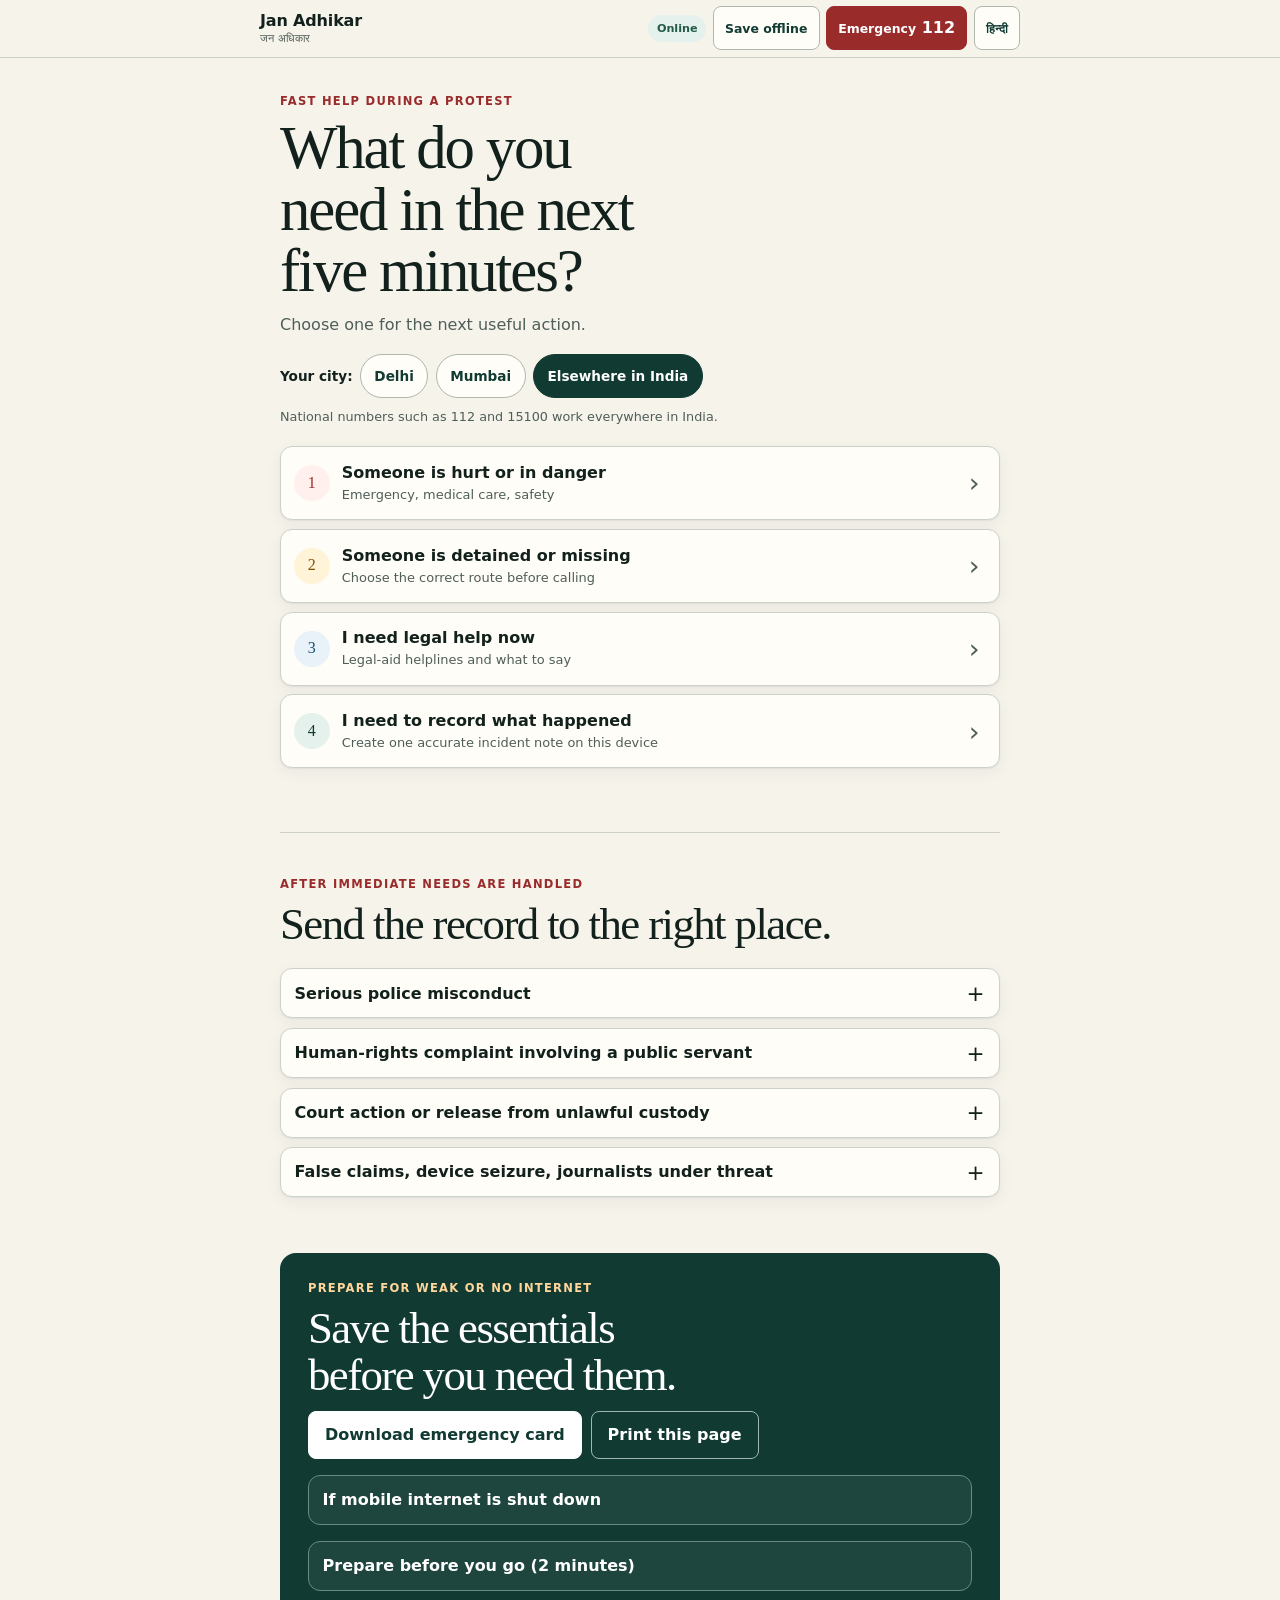
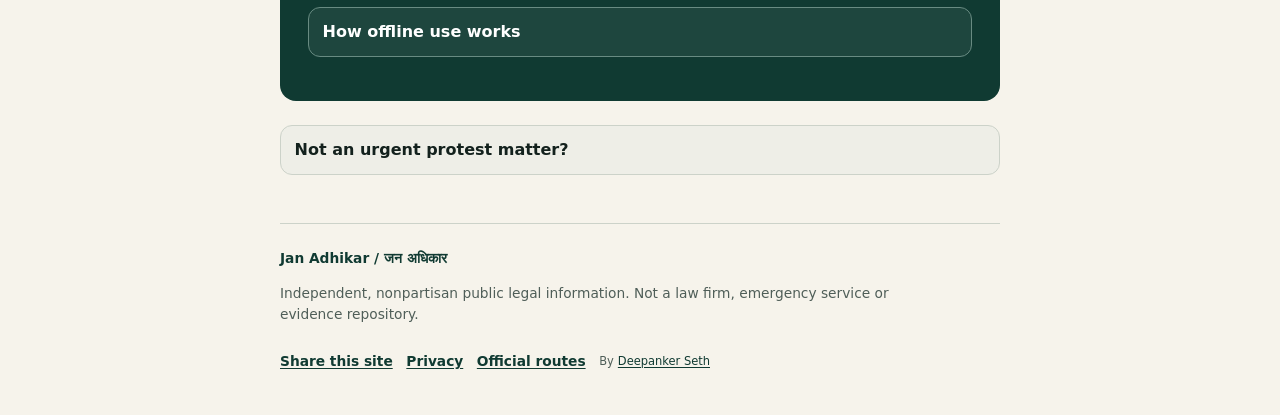
==== commit 9b49d73c: "Remove verification date from footer The footer keeps the independence and not-an-emergency-service " ====
--- a/site/index.html
+++ b/site/index.html
@@ -94,7 +94,7 @@
       <details>
         <summary data-en="Tear gas, heat, crowd crush, panic — quick first aid" data-hi="आँसू गैस, गर्मी, भीड़ का दबाव, घबराहट — त्वरित प्राथमिक उपचार">Tear gas, heat, crowd crush, panic — quick first aid</summary>
         <ul class="first-aid">
-          <li data-en="Tear gas: move to fresh air. Rinse eyes with plain water for 10–15 minutes; remove contact lenses; do not rub. Do not use milk. Remove and bag contaminated clothing; wash skin with soap and water. (CDC guidance)" data-hi="आँसू गैस: खुली हवा में जाएँ। आँखें 10–15 मिनट सादे पानी से धोएँ; कॉन्टैक्ट लेंस निकालें; आँखें न मलें। दूध का उपयोग न करें। प्रभावित कपड़े उतारकर थैले में रखें; त्वचा साबुन-पानी से धोएँ। (CDC मार्गदर्शन)">Tear gas: move to fresh air. Rinse eyes with plain water for 10–15 minutes; remove contact lenses; do not rub. Do not use milk. Remove and bag contaminated clothing; wash skin with soap and water. (CDC guidance)</li>
+          <li data-en="Tear gas: move to fresh air. Rinse eyes with plain water for 10–15 minutes; remove contact lenses; do not rub. Do not use milk. Remove and bag contaminated clothing; wash skin with soap and water. (CDC and clinical guidance)" data-hi="आँसू गैस: खुली हवा में जाएँ। आँखें 10–15 मिनट सादे पानी से धोएँ; कॉन्टैक्ट लेंस निकालें; आँखें न मलें। दूध का उपयोग न करें। प्रभावित कपड़े उतारकर थैले में रखें; त्वचा साबुन-पानी से धोएँ। (CDC व चिकित्सकीय मार्गदर्शन)">Tear gas: move to fresh air. Rinse eyes with plain water for 10–15 minutes; remove contact lenses; do not rub. Do not use milk. Remove and bag contaminated clothing; wash skin with soap and water. (CDC and clinical guidance)</li>
           <li data-en="Heat: move to shade, sip water. Confusion, hot dry skin or fainting is an emergency — call 112 and cool the person with wet cloths and fanning. (WHO guidance)" data-hi="गर्मी: छाँव में जाएँ, धीरे-धीरे पानी पिएँ। उलझन, गर्म सूखी त्वचा या बेहोशी आपातकाल है — 112 पर कॉल करें और गीले कपड़े व हवा से शरीर ठंडा करें। (WHO मार्गदर्शन)">Heat: move to shade, sip water. Confusion, hot dry skin or fainting is an emergency — call 112 and cool the person with wet cloths and fanning. (WHO guidance)</li>
           <li data-en="Dense crowds: know your exits, stay near the edges, keep your arms in front of your chest; if you fall, curl up and protect your head." data-hi="घनी भीड़: निकास पहचानें, किनारे की ओर रहें, बाँहें छाती के आगे रखें; गिर जाएँ तो सिकुड़कर सिर की रक्षा करें।">Dense crowds: know your exits, stay near the edges, keep your arms in front of your chest; if you fall, curl up and protect your head.</li>
           <li data-en="Panic: breathe in and out slowly, counting to five. It usually passes in minutes." data-hi="घबराहट: पाँच तक गिनते हुए धीरे-धीरे साँस लें और छोड़ें। यह प्रायः कुछ मिनटों में शांत होती है।">Panic: breathe in and out slowly, counting to five. It usually passes in minutes.</li>
@@ -146,7 +146,7 @@
       <details>
         <summary data-en="Essential safeguards after arrest" data-hi="गिरफ्तारी के बाद आवश्यक सुरक्षा">Essential safeguards after arrest</summary>
         <p data-en="Subject to constitutional exceptions, the arrested person must be told the grounds of arrest — the Supreme Court requires them in writing, in a language the person understands (2025). They have the right to consult and be defended by a lawyer of choice, to meet an advocate during interrogation (though not throughout it), and must be produced before the nearest magistrate within 24 hours excluding journey time. Ask for the arrest memo; immediate notice to the nominated person of both arrest and place of custody; and a medical examination that records injuries, with a report copy." data-hi="संवैधानिक अपवादों के अधीन, गिरफ्तार व्यक्ति को गिरफ्तारी के कारण बताए जाने चाहिए — सुप्रीम कोर्ट के अनुसार लिखित रूप में, ऐसी भाषा में जो व्यक्ति समझता हो (2025)। उसे अपनी पसंद के वकील से परामर्श और बचाव का अधिकार है, पूछताछ के दौरान वकील से मिलने का अवसर है (पूरी पूछताछ में नहीं), और यात्रा समय छोड़कर 24 घंटे में निकटतम मजिस्ट्रेट के सामने पेशी अनिवार्य है। गिरफ्तारी मेमो; नामित व्यक्ति को गिरफ्तारी और हिरासत स्थान की तुरंत सूचना; तथा चोटें दर्ज करने वाली मेडिकल जाँच और रिपोर्ट की प्रति माँगें।">Subject to constitutional exceptions, the arrested person must be told the grounds of arrest — the Supreme Court requires them in writing, in a language the person understands (2025). They have the right to consult and be defended by a lawyer of choice, to meet an advocate during interrogation (though not throughout it), and must be produced before the nearest magistrate within 24 hours excluding journey time. Ask for the arrest memo; immediate notice to the nominated person of both arrest and place of custody; and a medical examination that records injuries, with a report copy.</p>
-        <p data-en="If police are investigating an offence punishable by less than seven years, a written notice to appear — not arrest — is the rule (BNSS s.35(3); Supreme Court, 2026). Preventive detention during prohibitory orders works differently: the person must still be told the reason, and detention beyond 24 hours needs separate legal authority." data-hi="अगर पुलिस 7 वर्ष से कम दंड वाले अपराध की जाँच कर रही है, तो गिरफ्तारी के बजाय पेश होने का लिखित नोटिस नियम है (BNSS धारा 35(3); सुप्रीम कोर्ट, 2026)। निषेधाज्ञा के दौरान एहतियातन हिरासत अलग है: कारण फिर भी बताना होगा, और 24 घंटे से अधिक हिरासत के लिए अलग कानूनी आधार चाहिए।">If police are investigating an offence punishable by less than seven years, a written notice to appear — not arrest — is the rule (BNSS s.35(3); Supreme Court, 2026). Preventive detention during prohibitory orders works differently: the person must still be told the reason, and detention beyond 24 hours needs separate legal authority.</p>
+        <p data-en="If police are investigating an offence punishable by up to seven years, a written notice to appear — not arrest — is the rule (BNSS s.35(3); Supreme Court, 2026). Preventive detention during prohibitory orders works differently: the person must still be told the reason, and detention beyond 24 hours needs separate legal authority." data-hi="अगर पुलिस ऐसे अपराध की जाँच कर रही है जिसका दंड 7 वर्ष तक है, तो गिरफ्तारी के बजाय पेश होने का लिखित नोटिस नियम है (BNSS धारा 35(3); सुप्रीम कोर्ट, 2026)। निषेधाज्ञा के दौरान एहतियातन हिरासत अलग है: कारण फिर भी बताना होगा, और 24 घंटे से अधिक हिरासत के लिए अलग कानूनी आधार चाहिए।">If police are investigating an offence punishable by up to seven years, a written notice to appear — not arrest — is the rule (BNSS s.35(3); Supreme Court, 2026). Preventive detention during prohibitory orders works differently: the person must still be told the reason, and detention beyond 24 hours needs separate legal authority.</p>
         <p data-en="A woman should not ordinarily be arrested after sunset and before sunrise, except in exceptional circumstances with a magistrate's permission (BNSS s.43(5)), and a woman's medical examination must involve a female practitioner. A minor cannot be kept in a police lockup or jail: they must go before the Juvenile Justice Board within 24 hours, a guardian must be informed, and free legal aid is automatic." data-hi="महिला को सामान्यतः सूर्यास्त के बाद और सूर्योदय से पहले गिरफ्तार नहीं किया जाना चाहिए — असाधारण परिस्थितियों में मजिस्ट्रेट की अनुमति से ही (BNSS धारा 43(5)); महिला की मेडिकल जाँच में महिला चिकित्सक का होना आवश्यक है। नाबालिग को थाने के लॉकअप या जेल में नहीं रखा जा सकता: 24 घंटे में किशोर न्याय बोर्ड के सामने पेश करना, अभिभावक को सूचित करना और निःशुल्क कानूनी सहायता अनिवार्य है।">A woman should not ordinarily be arrested after sunset and before sunrise, except in exceptional circumstances with a magistrate's permission (BNSS s.43(5)), and a woman's medical examination must involve a female practitioner. A minor cannot be kept in a police lockup or jail: they must go before the Juvenile Justice Board within 24 hours, a guardian must be informed, and free legal aid is automatic.</p>
       </details>
       <button class="copy-button" type="button" data-copy="custody" data-en="Copy a custody-help message" data-hi="हिरासत सहायता संदेश कॉपी करें">Copy a custody-help message</button>
@@ -241,7 +241,7 @@
         <details class="report-item" data-city-scope="delhi" hidden>
           <summary data-en="Serious Delhi Police misconduct" data-hi="दिल्ली पुलिस का गंभीर दुराचार">Serious Delhi Police misconduct</summary>
           <div class="report-content">
-            <p data-en="For death or grievous hurt in custody, rape or attempted rape in custody, arrest or detention without due process, extortion, land or house grabbing, or serious abuse of authority. Complaints by a victim or representative should be signed and supported by a sworn affidavit; anonymous complaints are excluded. PCA may not entertain a matter already before a court, NHRC or another statutory body." data-hi="हिरासत में मृत्यु या गंभीर चोट, हिरासत में बलात्कार या प्रयास, विधिसम्मत प्रक्रिया के बिना गिरफ्तारी या हिरासत, जबरन वसूली, जमीन या मकान कब्ज़ा, या अधिकार के गंभीर दुरुपयोग के लिए। पीड़ित या प्रतिनिधि की शिकायत हस्ताक्षरित और शपथपत्र सहित होनी चाहिए; गुमनाम शिकायतें बाहर हैं। अदालत, NHRC या अन्य वैधानिक निकाय में लंबित मामला PCA स्वीकार न करे।">For death or grievous hurt in custody, rape or attempted rape in custody, arrest or detention without due process, extortion, land or house grabbing, or serious abuse of authority. Complaints by a victim or representative should be signed and supported by a sworn affidavit; anonymous complaints are excluded. PCA may not entertain a matter already before a court, NHRC or another statutory body.</p>
+            <p data-en="For death or grievous hurt in custody, rape or attempted rape in custody, arrest or detention without due process, extortion, land or house grabbing, or serious abuse of authority. Complaints by a victim or representative should be signed and supported by a sworn affidavit; anonymous complaints are excluded." data-hi="हिरासत में मृत्यु या गंभीर चोट, हिरासत में बलात्कार या प्रयास, विधिसम्मत प्रक्रिया के बिना गिरफ्तारी या हिरासत, जबरन वसूली, जमीन या मकान कब्ज़ा, या अधिकार के गंभीर दुरुपयोग के लिए। पीड़ित या प्रतिनिधि की शिकायत हस्ताक्षरित और शपथपत्र सहित होनी चाहिए; गुमनाम शिकायतें बाहर हैं।">For death or grievous hurt in custody, rape or attempted rape in custody, arrest or detention without due process, extortion, land or house grabbing, or serious abuse of authority. Complaints by a victim or representative should be signed and supported by a sworn affidavit; anonymous complaints are excluded.</p>
             <p class="small-note" data-en="Email is only an intake method—not proof of registration. Ask for acknowledgment and call to confirm. Postal: Police Complaints Authority, 10th Floor, Chanderlok Building, Janpath, New Delhi 110001." data-hi="ईमेल केवल शिकायत भेजने का माध्यम है—पंजीकरण का प्रमाण नहीं। पावती माँगें और फोन से पुष्टि करें। डाक: Police Complaints Authority, 10th Floor, Chanderlok Building, Janpath, New Delhi 110001।">Email is only an intake method—not proof of registration. Ask for acknowledgment and call to confirm. Postal: Police Complaints Authority, 10th Floor, Chanderlok Building, Janpath, New Delhi 110001.</p>
             <div class="resource-links"><a href="https://pca.delhi.gov.in/pca/contact-us" target="_blank" rel="noopener" data-en="Official PCA contact page" data-hi="आधिकारिक PCA संपर्क पेज">Official PCA contact page</a><a href="mailto:pca.delhi@delhi.gov.in">pca.delhi@delhi.gov.in</a><a href="tel:+911121400977">011-21400977</a></div>
           </div>
@@ -249,7 +249,7 @@
         <details class="report-item" data-city-scope="mumbai" hidden>
           <summary data-en="Serious police misconduct — Mumbai" data-hi="पुलिस का गंभीर दुराचार — मुंबई">Serious police misconduct — Mumbai</summary>
           <div class="report-content">
-            <p data-en="For custodial violence or serious abuse by police in Maharashtra, complain to the Maharashtra State Human Rights Commission (an inquiry body — it recommends, it cannot punish directly) or to the NHRC below. Maharashtra's statutory Police Complaints Authority currently has no practical public intake route." data-hi="महाराष्ट्र में पुलिस द्वारा हिरासत में हिंसा या गंभीर दुर्व्यवहार के लिए महाराष्ट्र राज्य मानवाधिकार आयोग (जाँच निकाय — यह सिफारिश करता है, सीधे दंड नहीं दे सकता) या नीचे दिए NHRC में शिकायत करें। महाराष्ट्र के वैधानिक पुलिस शिकायत प्राधिकरण के पास फ़िलहाल कोई व्यावहारिक सार्वजनिक शिकायत-मार्ग नहीं है।">For custodial violence or serious abuse by police in Maharashtra, complain to the Maharashtra State Human Rights Commission (an inquiry body — it recommends, it cannot punish directly) or to the NHRC below. Maharashtra's statutory Police Complaints Authority currently has no practical public intake route.</p>
+            <p data-en="For custodial violence or serious abuse by police in Maharashtra, complain to the Maharashtra State Human Rights Commission (an inquiry body — it recommends, it cannot punish directly) or to the NHRC below. Maharashtra's statutory Police Complaints Authority currently has no official website or verified public intake channel." data-hi="महाराष्ट्र में पुलिस द्वारा हिरासत में हिंसा या गंभीर दुर्व्यवहार के लिए महाराष्ट्र राज्य मानवाधिकार आयोग (जाँच निकाय — यह सिफारिश करता है, सीधे दंड नहीं दे सकता) या नीचे दिए NHRC में शिकायत करें। महाराष्ट्र के वैधानिक पुलिस शिकायत प्राधिकरण की फ़िलहाल कोई आधिकारिक वेबसाइट या सत्यापित सार्वजनिक शिकायत-माध्यम नहीं है।">For custodial violence or serious abuse by police in Maharashtra, complain to the Maharashtra State Human Rights Commission (an inquiry body — it recommends, it cannot punish directly) or to the NHRC below. Maharashtra's statutory Police Complaints Authority currently has no official website or verified public intake channel.</p>
             <p class="small-note" data-en="MSHRC: 9, Hajarimal Somani Marg, opposite CSMT, Mumbai 400001." data-hi="MSHRC: 9, हजारीमल सोमानी मार्ग, CSMT के सामने, मुंबई 400001।">MSHRC: 9, Hajarimal Somani Marg, opposite CSMT, Mumbai 400001.</p>
             <div class="resource-links"><a href="tel:+912222076408">022-22076408</a><a href="mailto:complaint-mshrc@gov.in">complaint-mshrc@gov.in</a></div>
           </div>
@@ -342,7 +342,7 @@
 
   <footer>
     <strong>Jan Adhikar / जन अधिकार</strong>
-    <p data-en="Independent, nonpartisan public legal information. Not a law firm, emergency service or evidence repository. Contacts verified 22 July 2026." data-hi="स्वतंत्र, गैर-दलीय सार्वजनिक कानूनी जानकारी। यह लॉ फर्म, आपात सेवा या साक्ष्य भंडार नहीं है। संपर्क 22 जुलाई 2026 को सत्यापित।">Independent, nonpartisan public legal information. Not a law firm, emergency service or evidence repository. Contacts verified 22 July 2026.</p>
+    <p data-en="Independent, nonpartisan public legal information. Not a law firm, emergency service or evidence repository." data-hi="स्वतंत्र, गैर-दलीय सार्वजनिक कानूनी जानकारी। यह लॉ फर्म, आपात सेवा या साक्ष्य भंडार नहीं है।">Independent, nonpartisan public legal information. Not a law firm, emergency service or evidence repository.</p>
     <div><button class="footer-share" id="shareButton" type="button" data-en="Share this site" data-hi="यह साइट साझा करें">Share this site</button><a href="privacy.html" data-en="Privacy" data-hi="गोपनीयता">Privacy</a><a href="#report" data-en="Official routes" data-hi="आधिकारिक मार्ग">Official routes</a><small>By <a href="mailto:iamdseth@gmail.com">Deepanker Seth</a></small></div>
   </footer>
 
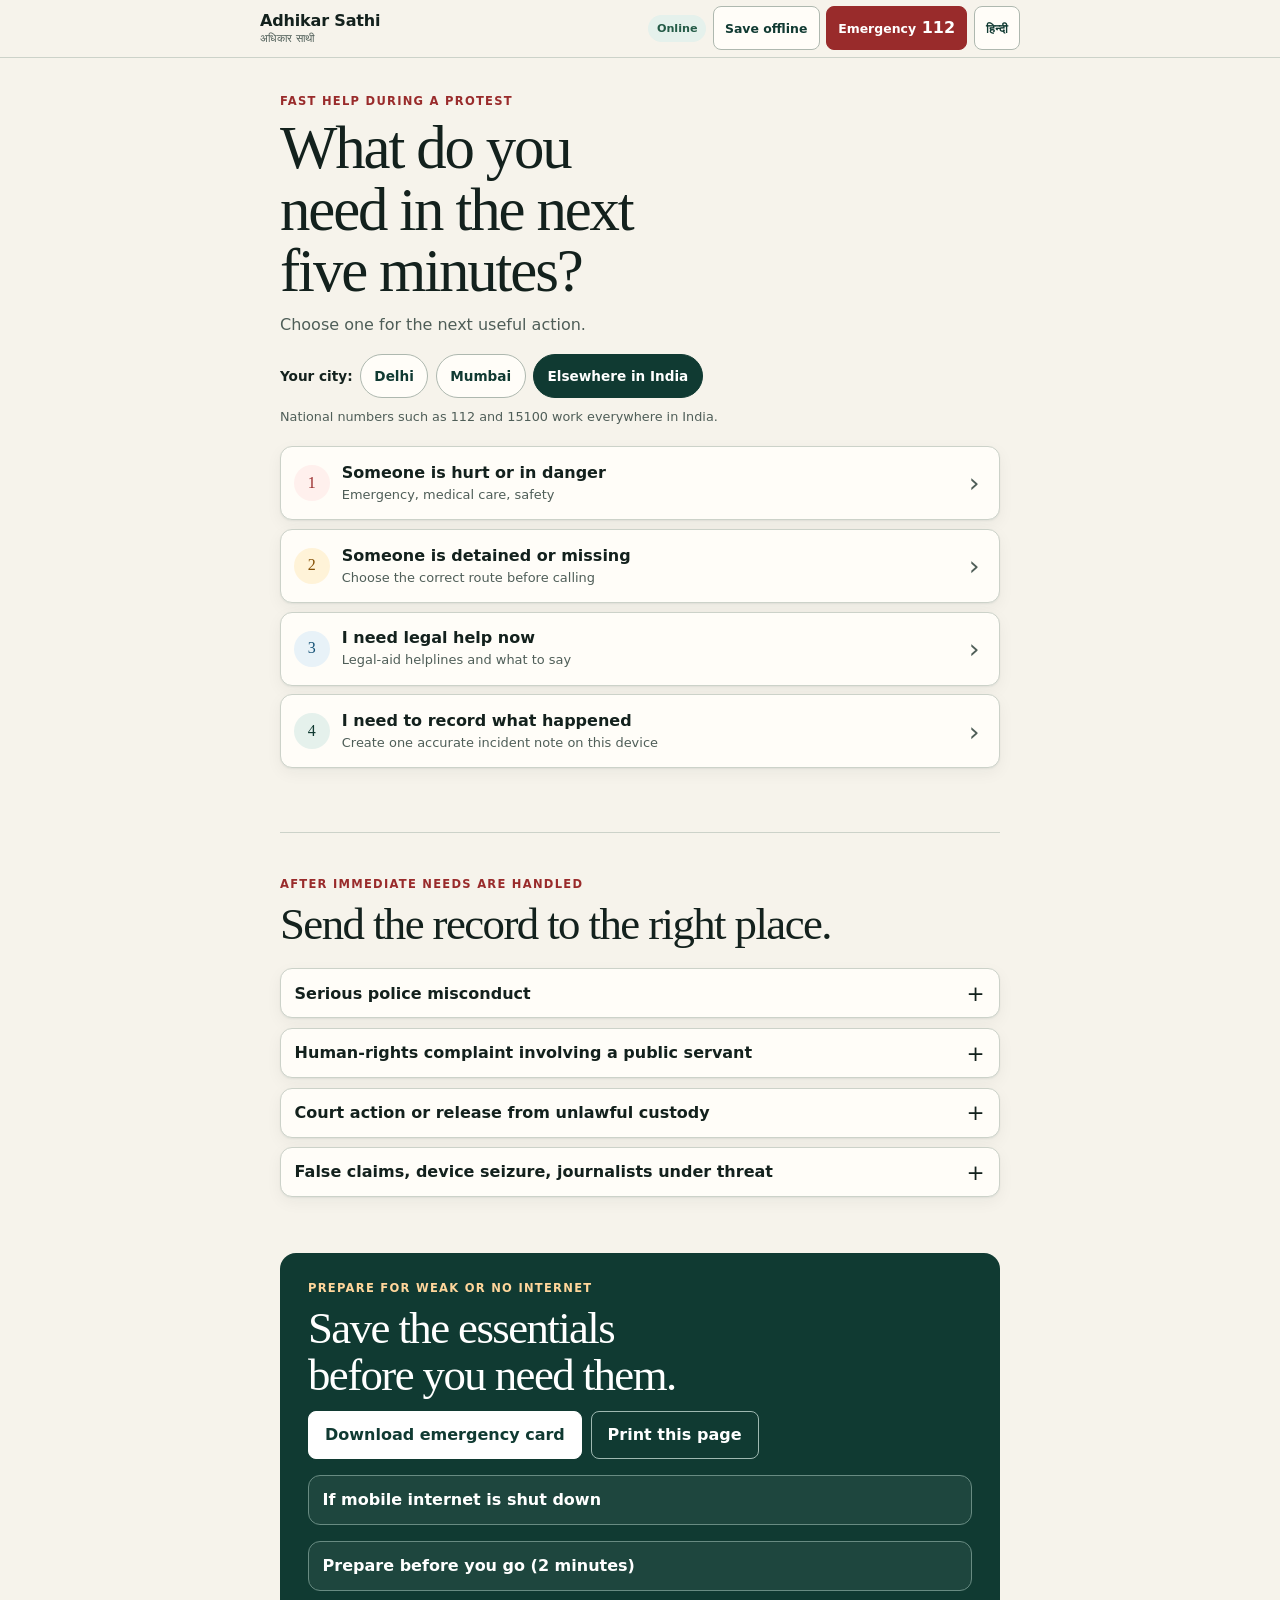
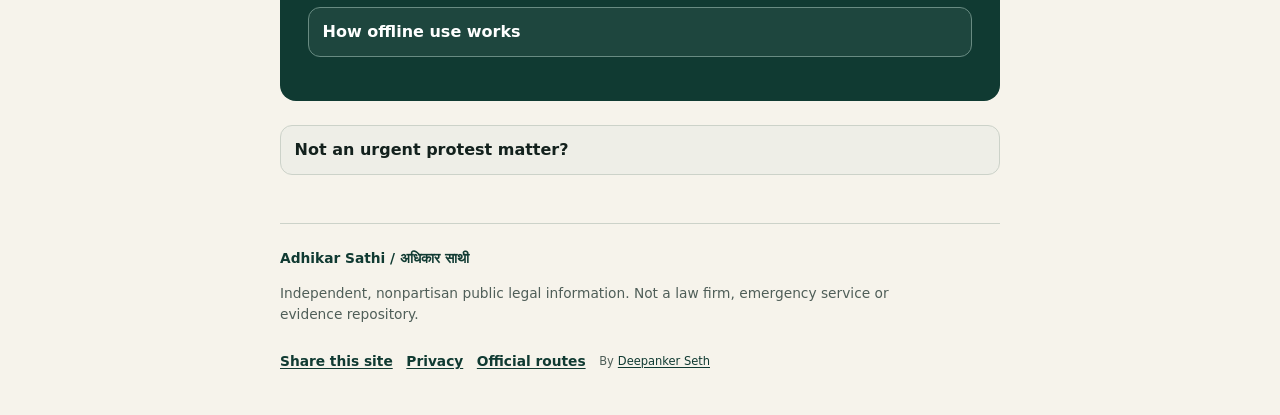
==== commit 499ff814: "Rename to Adhikar Sathi and wire custom domain adhikarsathi.com - Brand renamed site-wide in both la" ====
--- a/site/index.html
+++ b/site/index.html
@@ -5,19 +5,20 @@
   <meta name="viewport" content="width=device-width, initial-scale=1">
   <meta name="theme-color" content="#103a32">
   <meta name="description" content="Fast protest safety, detention, legal-aid and evidence help for people in India.">
-  <meta property="og:title" content="Jan Adhikar — Help when it matters">
+  <meta property="og:title" content="Adhikar Sathi — Help when it matters">
   <meta property="og:description" content="Emergency help, detention support, legal aid and a safe incident record—without an account or data upload.">
-  <title>Jan Adhikar — Protest help when it matters</title>
-  <link rel="icon" href="data:image/svg+xml,<svg xmlns='http://www.w3.org/2000/svg' viewBox='0 0 64 64'><rect width='64' height='64' rx='12' fill='%23103a32'/><text x='32' y='44' text-anchor='middle' font-size='40' fill='white'>J</text></svg>">
+  <title>Adhikar Sathi — Protest help when it matters</title>
+  <link rel="icon" href="data:image/svg+xml,<svg xmlns='http://www.w3.org/2000/svg' viewBox='0 0 64 64'><rect width='64' height='64' rx='12' fill='%23103a32'/><text x='32' y='44' text-anchor='middle' font-size='40' fill='white'>A</text></svg>">
+  <link rel="canonical" href="https://adhikarsathi.com/">
   <link rel="stylesheet" href="styles.css">
 </head>
 <body>
   <a class="skip-link" href="#main" data-en="Skip to help" data-hi="सहायता पर जाएँ">Skip to help</a>
 
   <header class="topbar">
-    <a class="brand" href="#main" aria-label="Jan Adhikar home">
-      <strong>Jan Adhikar</strong>
-      <span>जन अधिकार</span>
+    <a class="brand" href="#main" aria-label="Adhikar Sathi home">
+      <strong>Adhikar Sathi</strong>
+      <span>अधिकार साथी</span>
     </a>
     <div class="top-actions">
       <span class="network" id="networkStatus" role="status">Online</span>
@@ -329,19 +330,19 @@
       <p><a href="https://neet.nta.nic.in/nta-helpdesk/" target="_blank" rel="noopener">NEET (UG) official helpdesk</a><a href="https://rtionline.gov.in/" target="_blank" rel="noopener">Central RTI Online</a><a href="https://pgportal.gov.in/" target="_blank" rel="noopener">CPGRAMS</a></p>
     </details>
     <section class="print-card" id="printCard" aria-hidden="true">
-      <h2>Jan Adhikar — Emergency card / आपात कार्ड</h2>
+      <h2>Adhikar Sathi — Emergency card / आपात कार्ड</h2>
       <p><strong>Verified 22 July 2026. Numbers change. If any number fails: 112 (danger) · 15100 (legal aid).</strong><br>सत्यापित: 22 जुलाई 2026। नंबर बदल सकते हैं। कोई नंबर न चले तो: 112 (खतरा) · 15100 (कानूनी सहायता)।</p>
       <p><strong>National / राष्ट्रीय:</strong> 112 — police, fire, ambulance; a voice call needs no internet or balance / पुलिस-अग्निशमन-एम्बुलेंस; कॉल को इंटरनेट या बैलेंस नहीं चाहिए। · 15100 — legal aid; anyone in custody and every woman qualifies regardless of income / कानूनी सहायता; हिरासत में कोई भी और हर महिला, आय चाहे जो हो, पात्र। · 14416 — Tele-MANAS mental health, 24×7 / मानसिक स्वास्थ्य। · Women / महिला: 1091, 181 · Children / बच्चे: 1098 · No answer? 112 / उत्तर नहीं? 112। · NHRC: 14433</p>
       <p><strong>Delhi / दिल्ली:</strong> Ambulance / एम्बुलेंस: 102 or 112 · Legal aid (DSLSA) / कानूनी सहायता: 1516, 9870101337 · Missing person / गुमशुदा: 1094 · Hospitals / अस्पताल: RML (Baba Kharak Singh Marg), Lady Hardinge, LNJP (Delhi Gate) · Night shelter / रैन बसेरा: 14461 · Free langar, open to all / निःशुल्क लंगर, सबके लिए: Gurdwara Bangla Sahib, Ashoka Rd · Metro info / मेट्रो: 155370 · Traffic / ट्रैफ़िक: 1095 · Police Complaints Authority: 011-21400977</p>
       <p><strong>Mumbai / मुंबई:</strong> Ambulance / एम्बुलेंस: 108 or 112 · Legal aid / कानूनी सहायता: 15100, 1800-22-23-24 · Police control room / नियंत्रण कक्ष: 022-22621855 · Hospitals / अस्पताल: St George (near CSMT), JJ (Byculla), GT (L.T. Marg), Cama (women &amp; children only / केवल महिलाएँ-बच्चे) · BMC: 1916 · MSHRC (complaints / शिकायत): 022-22076408</p>
       <p><strong>If arrested / गिरफ्तारी पर:</strong> Grounds in writing, in a language you understand · lawyer of your choice · your nominated person informed · medical exam recording injuries, report copy · magistrate within 24 hours (journey time excluded) · women: not ordinarily arrested sunset–sunrise · minors: no police lockup, Juvenile Justice Board within 24 hours. / कारण लिखित में, समझ आने वाली भाषा में · पसंद का वकील · नामित व्यक्ति को सूचना · चोटें दर्ज करती मेडिकल जाँच व रिपोर्ट प्रति · 24 घंटे में मजिस्ट्रेट (यात्रा समय छोड़कर) · महिला: सामान्यतः सूर्यास्त-सूर्योदय के बीच गिरफ्तारी नहीं · नाबालिग: लॉकअप नहीं, 24 घंटे में किशोर न्याय बोर्ड।</p>
       <p><strong>If hurt / चोट पर:</strong> No hospital may refuse emergency treatment; ask for MLC registration (police are informed), note the MLC number, keep records. Tear gas: fresh air, rinse eyes with plain water 10–15 min, no milk. Heat collapse: 112, shade, wet cloths. / कोई अस्पताल आपात इलाज से मना नहीं कर सकता; MLC दर्ज कराएँ (पुलिस को सूचना जाती है), MLC नंबर लिखें, रिकॉर्ड रखें। आँसू गैस: खुली हवा, आँखें सादे पानी से 10–15 मिनट धोएँ, दूध नहीं। लू/बेहोशी: 112, छाँव, गीले कपड़े।</p>
-      <p>Jan Adhikar is public legal information — not a law firm, emergency service or complaint recipient. / जन अधिकार सार्वजनिक कानूनी जानकारी है — लॉ फर्म, आपात सेवा या शिकायत केंद्र नहीं।</p>
+      <p>Adhikar Sathi is public legal information — not a law firm, emergency service or complaint recipient. / अधिकार साथी सार्वजनिक कानूनी जानकारी है — लॉ फर्म, आपात सेवा या शिकायत केंद्र नहीं।</p>
     </section>
   </main>
 
   <footer>
-    <strong>Jan Adhikar / जन अधिकार</strong>
+    <strong>Adhikar Sathi / अधिकार साथी</strong>
     <p data-en="Independent, nonpartisan public legal information. Not a law firm, emergency service or evidence repository." data-hi="स्वतंत्र, गैर-दलीय सार्वजनिक कानूनी जानकारी। यह लॉ फर्म, आपात सेवा या साक्ष्य भंडार नहीं है।">Independent, nonpartisan public legal information. Not a law firm, emergency service or evidence repository.</p>
     <div><button class="footer-share" id="shareButton" type="button" data-en="Share this site" data-hi="यह साइट साझा करें">Share this site</button><a href="privacy.html" data-en="Privacy" data-hi="गोपनीयता">Privacy</a><a href="#report" data-en="Official routes" data-hi="आधिकारिक मार्ग">Official routes</a><small>By <a href="mailto:iamdseth@gmail.com">Deepanker Seth</a></small></div>
   </footer>
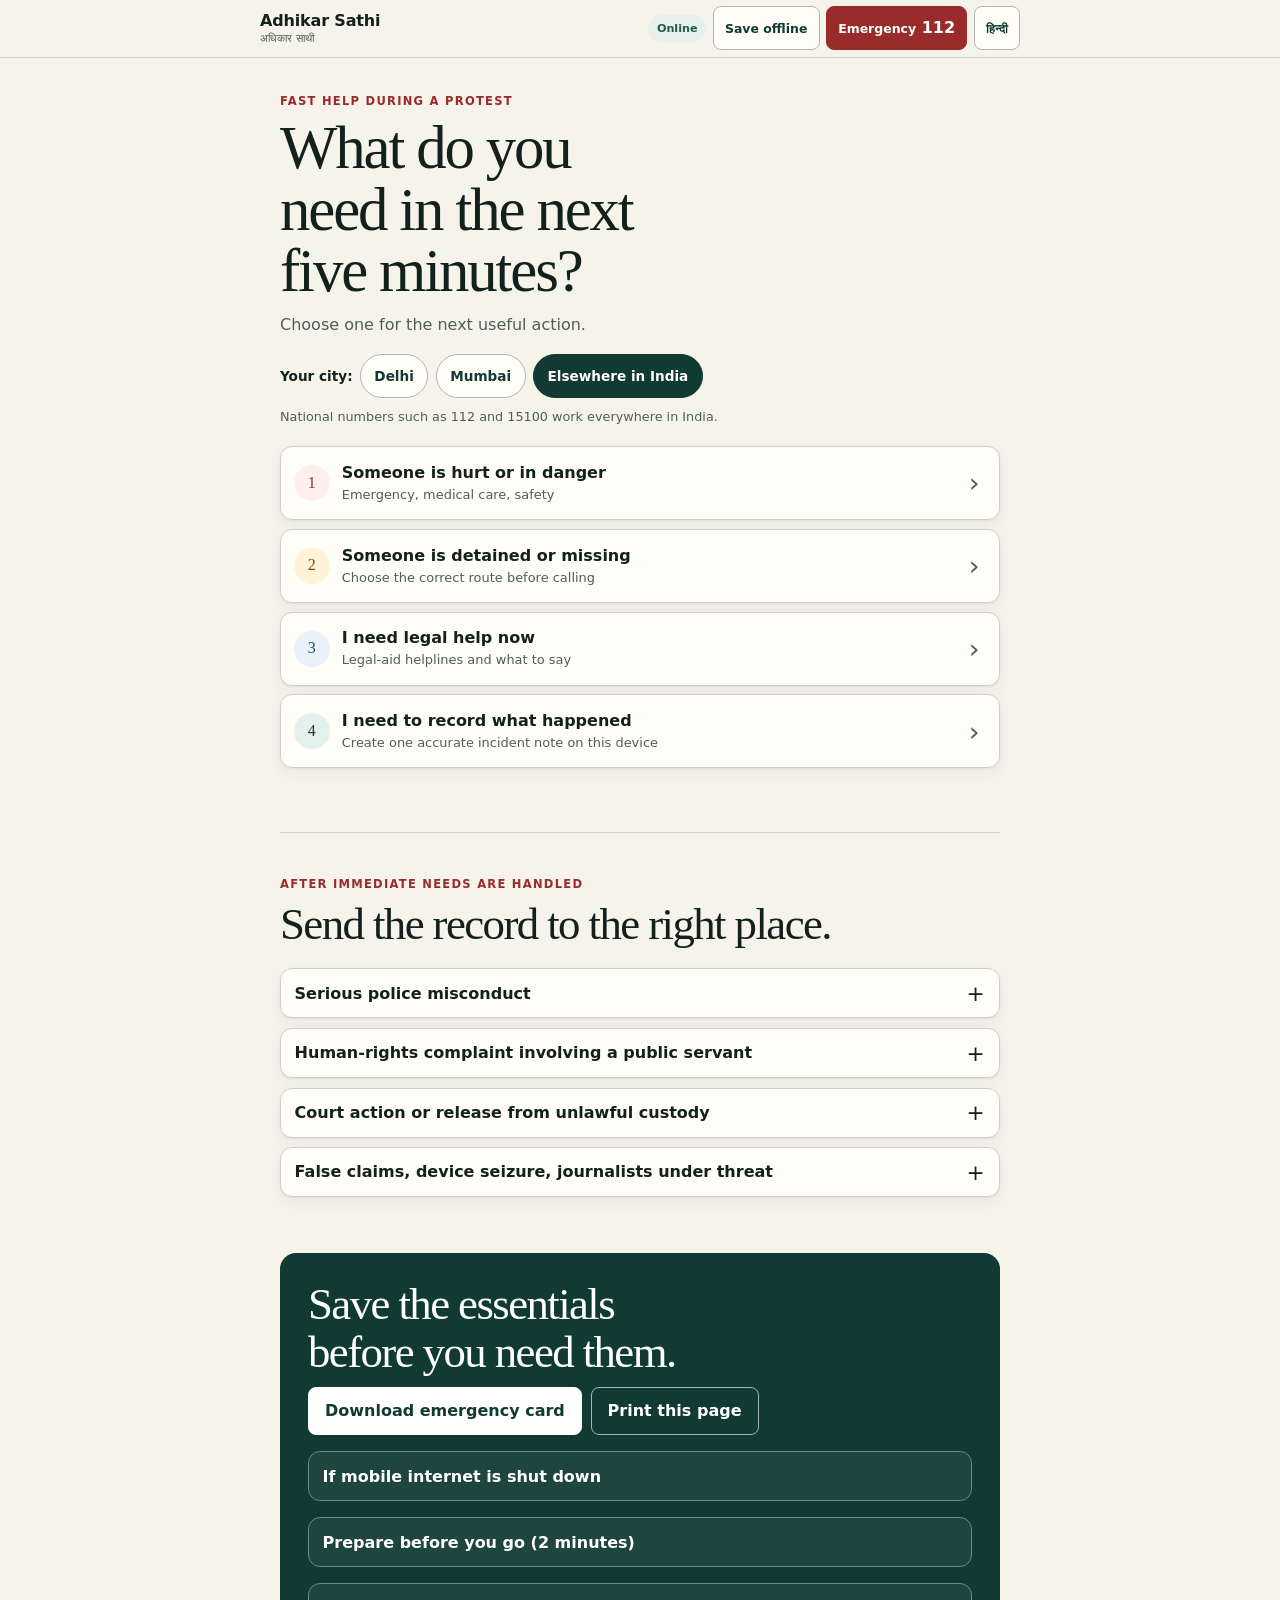
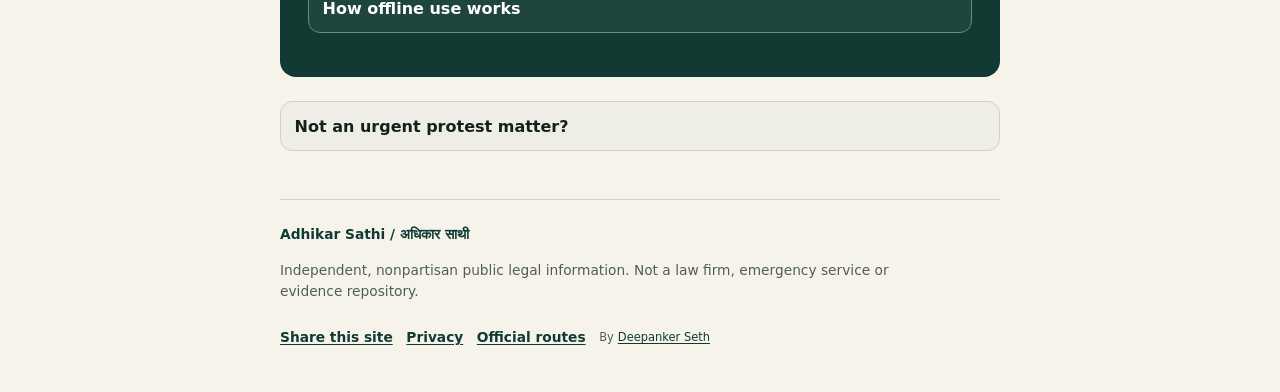
==== commit a3ef9106: "Remove kicker label from offline section The "Prepare for weak or no internet" kicker is removed in " ====
--- a/site/index.html
+++ b/site/index.html
@@ -289,7 +289,6 @@
     </section>
 
     <section class="offline" id="offline">
-      <p class="kicker" data-en="Prepare for weak or no internet" data-hi="कमज़ोर या बंद इंटरनेट की तैयारी">Prepare for weak or no internet</p>
       <h2 data-en="Save the essentials before you need them." data-hi="जरूरत से पहले आवश्यक जानकारी सहेजें।">Save the essentials before you need them.</h2>
       <div class="offline-actions">
         <a class="copy-button" href="downloads/emergency-card.txt" download data-en="Download emergency card" data-hi="आपात कार्ड डाउनलोड करें">Download emergency card</a>
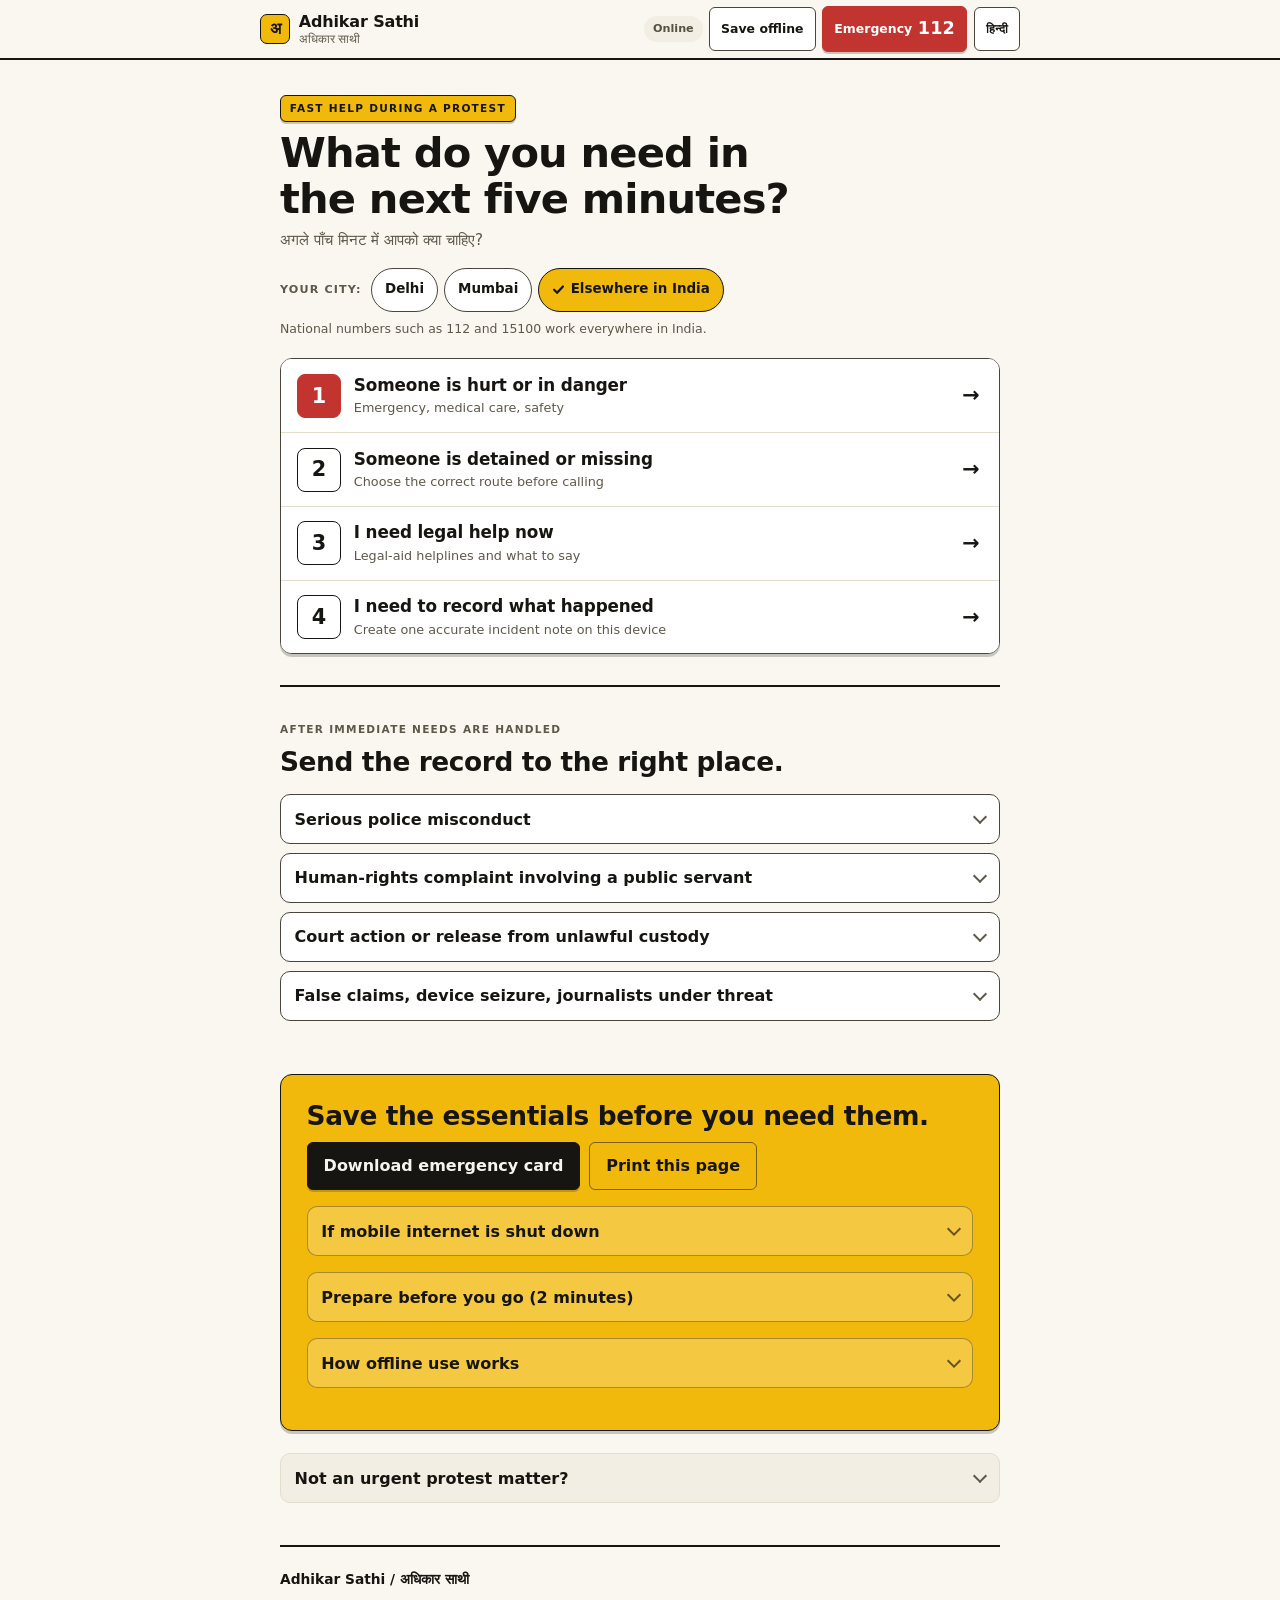
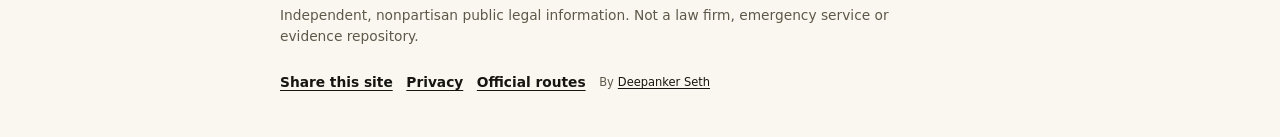
==== commit e45b9020: "Compose the page: one signboard, bilingual station-board hero, the mark on-page - The four routes me" ====
--- a/site/index.html
+++ b/site/index.html
@@ -3,12 +3,14 @@
 <head>
   <meta charset="utf-8">
   <meta name="viewport" content="width=device-width, initial-scale=1">
-  <meta name="theme-color" content="#103a32">
+  <meta name="color-scheme" content="light dark">
+  <meta name="theme-color" content="#faf7f0" media="(prefers-color-scheme: light)">
+  <meta name="theme-color" content="#121110" media="(prefers-color-scheme: dark)">
   <meta name="description" content="Fast protest safety, detention, legal-aid and evidence help for people in India.">
   <meta property="og:title" content="Adhikar Sathi — Help when it matters">
   <meta property="og:description" content="Emergency help, detention support, legal aid and a safe incident record—without an account or data upload.">
   <title>Adhikar Sathi — Protest help when it matters</title>
-  <link rel="icon" href="data:image/svg+xml,<svg xmlns='http://www.w3.org/2000/svg' viewBox='0 0 64 64'><rect width='64' height='64' rx='12' fill='%23103a32'/><text x='32' y='44' text-anchor='middle' font-size='40' fill='white'>A</text></svg>">
+  <link rel="icon" href="data:image/svg+xml,<svg xmlns='http://www.w3.org/2000/svg' viewBox='0 0 64 64'><rect width='64' height='64' rx='13' fill='%23f2b90d'/><rect x='3' y='3' width='58' height='58' rx='10' fill='none' stroke='%23171511' stroke-width='3'/><text x='32' y='46' text-anchor='middle' font-size='38' font-weight='bold' fill='%23171511'>अ</text></svg>">
   <link rel="canonical" href="https://adhikarsathi.com/">
   <link rel="stylesheet" href="styles.css">
 </head>
@@ -17,8 +19,11 @@
 
   <header class="topbar">
     <a class="brand" href="#main" aria-label="Adhikar Sathi home">
-      <strong>Adhikar Sathi</strong>
-      <span>अधिकार साथी</span>
+      <span class="brand-mark" aria-hidden="true">अ</span>
+      <span class="brand-text">
+        <strong>Adhikar Sathi</strong>
+        <span lang="hi">अधिकार साथी</span>
+      </span>
     </a>
     <div class="top-actions">
       <span class="network" id="networkStatus" role="status">Online</span>
@@ -39,7 +44,7 @@
     <section class="hero">
       <p class="kicker" data-en="Fast help during a protest" data-hi="प्रदर्शन के दौरान तेज़ सहायता">Fast help during a protest</p>
       <h1 data-en="What do you need in the next five minutes?" data-hi="अगले पाँच मिनट में आपको क्या चाहिए?">What do you need in the next five minutes?</h1>
-      <p class="intro" data-en="Choose one for the next useful action." data-hi="अगली उपयोगी कार्रवाई के लिए एक विकल्प चुनें।">Choose one for the next useful action.</p>
+      <p class="intro" lang="hi" data-en="अगले पाँच मिनट में आपको क्या चाहिए?" data-hi="What do you need in the next five minutes?">अगले पाँच मिनट में आपको क्या चाहिए?</p>
       <div class="city-select" role="group" aria-labelledby="cityLabel">
         <span class="city-label" id="cityLabel" data-en="Your city:" data-hi="आपका शहर:">Your city:</span>
         <button class="city-chip" type="button" data-city="delhi" aria-pressed="false" data-en="Delhi" data-hi="दिल्ली">Delhi</button>
@@ -54,22 +59,22 @@
       <button class="route danger" type="button" data-route="danger" aria-controls="panel-danger" aria-expanded="false">
         <span class="route-number">1</span>
         <span><strong data-en="Someone is hurt or in danger" data-hi="कोई घायल है या खतरे में है">Someone is hurt or in danger</strong><small data-en="Emergency, medical care, safety" data-hi="आपातकाल, चिकित्सा, सुरक्षा">Emergency, medical care, safety</small></span>
-        <span class="route-arrow" aria-hidden="true">›</span>
+        <span class="route-arrow" aria-hidden="true">→</span>
       </button>
       <button class="route custody" type="button" data-route="custody" aria-controls="panel-custody" aria-expanded="false">
         <span class="route-number">2</span>
         <span><strong data-en="Someone is detained or missing" data-hi="कोई हिरासत में है या लापता है">Someone is detained or missing</strong><small data-en="Choose the correct route before calling" data-hi="कॉल से पहले सही रास्ता चुनें">Choose the correct route before calling</small></span>
-        <span class="route-arrow" aria-hidden="true">›</span>
+        <span class="route-arrow" aria-hidden="true">→</span>
       </button>
       <button class="route lawyer" type="button" data-route="lawyer" aria-controls="panel-lawyer" aria-expanded="false">
         <span class="route-number">3</span>
         <span><strong data-en="I need legal help now" data-hi="मुझे अभी कानूनी सहायता चाहिए">I need legal help now</strong><small data-en="Legal-aid helplines and what to say" data-hi="कानूनी सहायता हेल्पलाइन और क्या कहना है">Legal-aid helplines and what to say</small></span>
-        <span class="route-arrow" aria-hidden="true">›</span>
+        <span class="route-arrow" aria-hidden="true">→</span>
       </button>
       <button class="route record" type="button" data-route="record" aria-controls="panel-record" aria-expanded="false">
         <span class="route-number">4</span>
         <span><strong data-en="I need to record what happened" data-hi="जो हुआ उसे दर्ज करना है">I need to record what happened</strong><small data-en="Create one accurate incident note on this device" data-hi="इस उपकरण पर एक सही घटना नोट बनाएँ">Create one accurate incident note on this device</small></span>
-        <span class="route-arrow" aria-hidden="true">›</span>
+        <span class="route-arrow" aria-hidden="true">→</span>
       </button>
     </section>
 
@@ -292,7 +297,7 @@
       <h2 data-en="Save the essentials before you need them." data-hi="जरूरत से पहले आवश्यक जानकारी सहेजें।">Save the essentials before you need them.</h2>
       <div class="offline-actions">
         <a class="copy-button" href="downloads/emergency-card.txt" download data-en="Download emergency card" data-hi="आपात कार्ड डाउनलोड करें">Download emergency card</a>
-        <button class="secondary-button" id="printCard" type="button" data-en="Print this page" data-hi="यह पेज प्रिंट करें">Print this page</button>
+        <button class="secondary-button" id="printPage" type="button" data-en="Print this page" data-hi="यह पेज प्रिंट करें">Print this page</button>
       </div>
       <details class="offline-details">
         <summary data-en="If mobile internet is shut down" data-hi="अगर मोबाइल इंटरनेट बंद हो">If mobile internet is shut down</summary>
@@ -328,7 +333,7 @@
       <summary data-en="Not an urgent protest matter?" data-hi="तत्काल प्रदर्शन मामला नहीं है?">Not an urgent protest matter?</summary>
       <p><a href="https://neet.nta.nic.in/nta-helpdesk/" target="_blank" rel="noopener">NEET (UG) official helpdesk</a><a href="https://rtionline.gov.in/" target="_blank" rel="noopener">Central RTI Online</a><a href="https://pgportal.gov.in/" target="_blank" rel="noopener">CPGRAMS</a></p>
     </details>
-    <section class="print-card" id="printCard" aria-hidden="true">
+    <section class="print-card" aria-hidden="true">
       <h2>Adhikar Sathi — Emergency card / आपात कार्ड</h2>
       <p><strong>Verified 22 July 2026. Numbers change. If any number fails: 112 (danger) · 15100 (legal aid).</strong><br>सत्यापित: 22 जुलाई 2026। नंबर बदल सकते हैं। कोई नंबर न चले तो: 112 (खतरा) · 15100 (कानूनी सहायता)।</p>
       <p><strong>National / राष्ट्रीय:</strong> 112 — police, fire, ambulance; a voice call needs no internet or balance / पुलिस-अग्निशमन-एम्बुलेंस; कॉल को इंटरनेट या बैलेंस नहीं चाहिए। · 15100 — legal aid; anyone in custody and every woman qualifies regardless of income / कानूनी सहायता; हिरासत में कोई भी और हर महिला, आय चाहे जो हो, पात्र। · 14416 — Tele-MANAS mental health, 24×7 / मानसिक स्वास्थ्य। · Women / महिला: 1091, 181 · Children / बच्चे: 1098 · No answer? 112 / उत्तर नहीं? 112। · NHRC: 14433</p>
--- a/site/styles.css
+++ b/site/styles.css
@@ -1,31 +1,87 @@
+/* Adhikar Sathi — design system: “signal plates on paper”.
+   The visual language of Indian public wayfinding — platform numerals,
+   black-on-yellow signal plates, emergency red, ruled civic documents —
+   set calmly on warm paper. One yellow, one red, warm ink; nothing else.
+   Two automatic schemes share one token vocabulary; every text/surface
+   pair is verified against WCAG AA (4.5:1 text, 3:1 UI) — see DESIGN.md. */
+
 :root {
-  --ink: #13211d;
-  --text: #26352f;
-  --muted: #4f5e58;
-  --paper: #f6f3eb;
-  --card: #fffdf8;
-  --soft: #eeeee7;
-  --line: #ccd2c9;
-  --line-strong: #aeb8af;
-  --green: #103a32;
-  --green-hover: #0b302a;
-  --green-soft: #e5f1ec;
-  --red: #992b2b;
-  --red-hover: #7d2020;
-  --red-soft: #fff0ed;
-  --amber: #855006;
-  --amber-soft: #fff3d8;
-  --blue: #155276;
-  --blue-soft: #e8f2f8;
-  --visited: #5c3a70;
-  --focus: #0874b9;
-  --shadow-sm: 0 1px 2px rgba(16, 40, 33, .06), 0 5px 16px rgba(16, 40, 33, .05);
-  --shadow-panel: 0 12px 32px rgba(16, 40, 33, .08);
-  --radius-sm: 8px;
-  --radius: 12px;
-  --radius-lg: 16px;
-  --duration: 160ms;
-}
+  color-scheme: light;
+  --paper: #faf7f0;
+  --card: #ffffff;
+  --soft: #f2eee3;
+  --field: #ffffff;
+  --ink: #171511;
+  --text: #2a2721;
+  --muted: #5e584a;
+  --line: #e3ddce;
+  --line-bold: #4a453c;
+  --field-border: #6e6759;
+  --accent: #171511;            /* links: ink + underline (document convention) */
+  --signal: #f2b90d;            /* the one identity color: signal yellow plates */
+  --on-signal: #171511;
+  --signal-soft: #fbf3dc;
+  --signal-deep: #6b4e12;       /* text-safe yellow-brown for tinted fields */
+  --danger: #c23430;            /* emergency red — 112 only */
+  --danger-hover: #a02a27;
+  --on-danger: #ffffff;
+  --danger-ink: #b7312c;
+  --danger-soft: #faecea;
+  --button: #171511;            /* primary action: ink plate */
+  --button-hover: #2e2b24;
+  --on-button: #f7f4ed;
+  --band-muted: #4a4530;        /* secondary text on the yellow band */
+  --network-ink: #55503f;
+  --toast-bg: #171511;
+  --toast-ink: #f5f2ea;
+  --focus: #171511;
+  --press: 0 2px 0 rgba(23, 21, 17, .22);
+  --press-deep: 0 3px 0 rgba(23, 21, 17, .22);
+  --radius-sm: 6px;
+  --radius-plate: 8px;
+  --radius: 10px;
+  --radius-lg: 12px;
+  --border-w: 1.5px;
+  --duration: 120ms;
+}
+
+@media (prefers-color-scheme: dark) {
+  :root {
+    color-scheme: dark;
+    --paper: #121110;
+    --card: #1b1916;
+    --soft: #242119;
+    --field: #171511;
+    --ink: #f2efe7;
+    --text: #d6d2c8;
+    --muted: #a49d8e;
+    --line: #37332b;
+    --line-bold: #706a5a;
+    --field-border: #837c6c;
+    --accent: #f2efe7;
+    --signal: #f0b429;
+    --on-signal: #171511;
+    --signal-soft: #2e2712;
+    --signal-deep: #e8c76a;
+    --danger: #c63e38;
+    --danger-hover: #b23530;
+    --on-danger: #fff3f2;
+    --danger-ink: #f09a93;
+    --danger-soft: #391f1d;
+    --button: #f2efe7;          /* dark mode: primary action is a paper plate */
+    --button-hover: #dcd8cd;
+    --on-button: #171511;
+    --band-muted: #4a4530;
+    --network-ink: #b5af9f;
+    --toast-bg: #2a2722;
+    --toast-ink: #f5f2ea;
+    --focus: #f2efe7;
+    --press: 0 2px 0 rgba(0, 0, 0, .55);
+    --press-deep: 0 3px 0 rgba(0, 0, 0, .55);
+  }
+}
+
+/* ---------- base ---------- */
 
 * { box-sizing: border-box; }
 [hidden] { display: none !important; }
@@ -41,15 +97,20 @@
   -webkit-text-size-adjust: 100%;
   text-rendering: optimizeLegibility;
 }
-
+html[lang="hi"] body { line-height: 1.65; }
+
+::selection { background: rgba(242, 185, 13, .35); }
+p { text-wrap: pretty; }
 a {
-  color: var(--green);
-  text-decoration-thickness: .08em;
-  text-underline-offset: .18em;
-}
-a:visited { color: var(--visited); }
+  color: var(--accent);
+  text-decoration-thickness: .09em;
+  text-underline-offset: .2em;
+}
+a:visited { color: var(--accent); }
 button, input, select, textarea { font: inherit; }
+a, button, summary, input, select, textarea, label { touch-action: manipulation; }
 button, a, summary { -webkit-tap-highlight-color: transparent; }
+button, summary { -webkit-user-select: none; user-select: none; }
 button { cursor: pointer; }
 button:focus-visible,
 a:focus-visible,
@@ -58,8 +119,10 @@
 textarea:focus-visible,
 summary:focus-visible {
   outline: 3px solid var(--focus);
-  outline-offset: 3px;
-}
+  outline-offset: 2px;
+}
+.help-panel:focus, .success-message:focus { outline: none; }
+body:not(.ready) *, body:not(.ready) *::before, body:not(.ready) *::after { transition: none !important; }
 
 .skip-link {
   position: fixed;
@@ -67,10 +130,12 @@
   top: calc(.5rem + env(safe-area-inset-top));
   z-index: 200;
   min-height: 48px;
+  display: inline-flex;
+  align-items: center;
   padding: .7rem 1rem;
   border-radius: var(--radius-sm);
-  color: white;
-  background: var(--green);
+  color: var(--on-button);
+  background: var(--button);
 }
 .skip-link:focus { left: max(.5rem, env(safe-area-inset-left)); }
 .sr-only {
@@ -85,6 +150,8 @@
   border: 0;
 }
 
+/* ---------- header: ruled document head ---------- */
+
 .topbar {
   position: sticky;
   top: 0;
@@ -92,25 +159,40 @@
   display: flex;
   align-items: center;
   justify-content: space-between;
-  gap: .75rem;
+  gap: .6rem;
   min-height: calc(56px + env(safe-area-inset-top));
   padding: max(.4rem, env(safe-area-inset-top)) max(.75rem, env(safe-area-inset-right)) .4rem max(.75rem, env(safe-area-inset-left));
-  background: rgba(246, 243, 235, .985);
-  border-bottom: 1px solid var(--line);
+  background: var(--paper);
+  border-bottom: 2px solid var(--ink);
 }
 .brand {
   min-width: 90px;
   min-height: 44px;
   display: flex;
-  flex-direction: column;
-  justify-content: center;
+  align-items: center;
+  gap: .55rem;
   color: var(--ink);
   text-decoration: none;
   line-height: 1.08;
 }
 .brand:visited { color: var(--ink); }
-.brand strong { font-size: 1rem; letter-spacing: -.01em; }
-.brand span { margin-top: .22rem; color: var(--muted); font-size: .7rem; }
+.brand-mark {
+  width: 30px;
+  height: 30px;
+  flex: 0 0 auto;
+  display: grid;
+  place-items: center;
+  border: var(--border-w) solid var(--ink);
+  border-radius: 7px;
+  color: #171511;
+  background: var(--signal);
+  font-size: 1.02rem;
+  font-weight: 800;
+  line-height: 1;
+}
+.brand-text { display: flex; flex-direction: column; justify-content: center; }
+.brand-text strong { font-size: 1rem; font-weight: 750; letter-spacing: -.01em; }
+.brand-text span { margin-top: .2rem; color: var(--muted); font-size: .72rem; }
 .top-actions { display: flex; align-items: center; gap: .4rem; }
 .quiet-button,
 .header-emergency {
@@ -120,87 +202,254 @@
   justify-content: center;
   gap: .35rem;
   padding: .5rem .7rem;
-  border: 1px solid var(--line-strong);
+  border: var(--border-w) solid var(--line-bold);
   border-radius: var(--radius-sm);
   font-size: .78rem;
-  font-weight: 800;
+  font-weight: 700;
   text-decoration: none;
   white-space: nowrap;
-}
-.quiet-button { color: var(--green); background: var(--card); }
-.quiet-button:visited { color: var(--green); }
-.quiet-button:hover { background: var(--soft); }
-.header-emergency { color: white; background: var(--red); border-color: var(--red); }
-.header-emergency:visited { color: white; }
-.header-emergency:hover { background: var(--red-hover); border-color: var(--red-hover); }
-.header-emergency strong { font-size: 1rem; font-variant-numeric: tabular-nums; }
+  transition: background-color var(--duration) ease-out, border-color var(--duration) ease-out;
+}
+.quiet-button { color: var(--ink); background: var(--card); }
+.quiet-button:visited { color: var(--ink); }
+.quiet-button:hover { background: var(--soft); border-color: var(--ink); }
+.header-emergency { color: var(--on-danger); background: var(--danger); border-color: var(--danger); box-shadow: var(--press); }
+.header-emergency:visited { color: var(--on-danger); }
+.header-emergency:hover { background: var(--danger-hover); border-color: var(--danger-hover); }
+.header-emergency:active { transform: translateY(2px); box-shadow: none; }
+.header-emergency strong { font-size: 1.1rem; font-weight: 800; font-variant-numeric: tabular-nums; letter-spacing: .01em; }
 .network {
   border-radius: 999px;
   padding: .28rem .55rem;
-  color: #245b47;
-  background: var(--green-soft);
+  color: var(--network-ink);
+  background: var(--soft);
   font-size: .7rem;
-  font-weight: 800;
-}
-.network.offline { color: #6f4200; background: var(--amber-soft); }
+  font-weight: 700;
+}
+.network.offline { color: var(--signal-deep); background: var(--signal-soft); }
 .offline-banner {
   width: 100%;
   padding: .6rem max(.75rem, env(safe-area-inset-right)) .6rem max(.75rem, env(safe-area-inset-left));
-  color: #5f3b05;
-  background: var(--amber-soft);
-  border-bottom: 1px solid #d9bb82;
+  color: var(--signal-deep);
+  background: var(--signal-soft);
+  border-bottom: 1px solid var(--line);
   font-size: .82rem;
   text-align: center;
 }
 .offline-banner strong { margin-right: .35rem; }
 
-main, footer { width: min(720px, calc(100% - 24px)); margin-inline: auto; }
-.hero { padding: 1.5rem 0 .55rem; }
+/* ---------- layout + type ---------- */
+
+main, footer { width: min(720px, 100% - 24px); margin-inline: auto; }
+.hero { padding: 1.25rem 0 .4rem; }
 .kicker {
-  margin: 0 0 .5rem;
-  color: var(--red);
-  font-size: .72rem;
-  font-weight: 850;
-  letter-spacing: .11em;
-  line-height: 1.35;
+  margin: 0 0 .55rem;
+  color: var(--muted);
+  font-size: .66rem;
+  font-weight: 750;
+  letter-spacing: .12em;
+  line-height: 1.4;
   text-transform: uppercase;
 }
+.hero .kicker {
+  display: inline-block;
+  padding: .32rem .55rem .28rem;
+  border: var(--border-w) solid var(--ink);
+  border-radius: var(--radius-sm);
+  color: var(--on-signal);
+  background: var(--signal);
+  box-shadow: var(--press);
+}
+.danger-panel .kicker { color: var(--danger-ink); }
 h1, h2 {
   margin: 0;
   color: var(--ink);
-  font-family: Georgia, "Times New Roman", serif;
-  font-weight: 500;
-  letter-spacing: -.035em;
+  font-weight: 750;
+  letter-spacing: -.02em;
   text-wrap: balance;
 }
-h1 { max-width: 16ch; font-size: clamp(2.15rem, 9vw, 3.8rem); line-height: 1.01; }
-h2 { font-size: clamp(1.75rem, 6.5vw, 2.8rem); line-height: 1.06; }
-h3 { margin: 1.75rem 0 .65rem; color: var(--ink); font-size: 1.05rem; line-height: 1.3; }
+h1 { max-width: 24ch; font-size: clamp(1.75rem, 1.1rem + 3vw, 2.6rem); line-height: 1.1; }
+h2 { font-size: clamp(1.3rem, 1.05rem + 1.3vw, 1.65rem); line-height: 1.18; letter-spacing: -.015em; }
+h3 { margin: 1.6rem 0 .6rem; color: var(--ink); font-size: 1rem; font-weight: 700; line-height: 1.3; }
 html[lang="hi"] h1,
 html[lang="hi"] h2 {
-  font-family: ui-sans-serif, system-ui, -apple-system, BlinkMacSystemFont, "Segoe UI", sans-serif;
-  font-weight: 750;
-  letter-spacing: -.015em;
-  line-height: 1.15;
-}
-.intro { margin: .75rem 0 0; color: var(--muted); font-size: 1rem; }
-
-.city-select { display: flex; flex-wrap: wrap; align-items: center; gap: .45rem; margin-top: 1rem; }
-.city-label { color: var(--ink); font-size: .85rem; font-weight: 800; }
+  font-weight: 700;
+  letter-spacing: 0;
+  line-height: 1.3;
+}
+html[lang="hi"] .kicker, html[lang="hi"] .city-label { letter-spacing: .05em; }
+.intro { margin: .45rem 0 0; color: var(--muted); font-size: .95rem; font-weight: 500; }
+
+/* ---------- city choice ---------- */
+
+.city-select { display: flex; flex-wrap: wrap; align-items: center; gap: .4rem; margin-top: .95rem; }
+.city-label { flex-basis: 100%; color: var(--muted); font-size: .7rem; font-weight: 750; letter-spacing: .1em; text-transform: uppercase; }
 .city-chip {
   min-height: 44px;
-  padding: .5rem .85rem;
-  border: 1px solid var(--line-strong);
+  display: inline-flex;
+  align-items: center;
+  gap: .35rem;
+  padding: .45rem .8rem;
+  border: var(--border-w) solid var(--line-bold);
   border-radius: 999px;
-  color: var(--green);
+  color: var(--ink);
   background: var(--card);
-  font-size: .85rem;
+  font-size: .84rem;
+  font-weight: 700;
+  transition: background-color var(--duration) ease-out, border-color var(--duration) ease-out, color var(--duration) ease-out;
+}
+.city-chip:hover { background: var(--soft); border-color: var(--ink); }
+.city-chip[aria-pressed="true"] { color: var(--on-signal); background: var(--signal); border-color: var(--ink); }
+.city-chip[aria-pressed="true"]::before {
+  content: "";
+  width: .8rem;
+  height: .8rem;
+  flex: 0 0 auto;
+  background: currentColor;
+  -webkit-mask: url("data:image/svg+xml,%3Csvg xmlns='http://www.w3.org/2000/svg' viewBox='0 0 24 24' fill='none' stroke='black' stroke-width='4' stroke-linecap='round' stroke-linejoin='round'%3E%3Cpath d='M4 12.5 9.5 18 20 6.5'/%3E%3C/svg%3E") center / contain no-repeat;
+  mask: url("data:image/svg+xml,%3Csvg xmlns='http://www.w3.org/2000/svg' viewBox='0 0 24 24' fill='none' stroke='black' stroke-width='4' stroke-linecap='round' stroke-linejoin='round'%3E%3Cpath d='M4 12.5 9.5 18 20 6.5'/%3E%3C/svg%3E") center / contain no-repeat;
+}
+.city-note { flex-basis: 100%; margin-top: .05rem; color: var(--muted); font-size: .78rem; }
+
+/* ---------- the four routes: platform signs ---------- */
+
+.routes {
+  margin: .85rem 0 1.9rem;
+  border: var(--border-w) solid var(--line-bold);
+  border-radius: var(--radius-lg);
+  background: var(--card);
+  box-shadow: var(--press-deep);
+}
+.route {
+  width: 100%;
+  min-height: 70px;
+  display: grid;
+  grid-template-columns: 44px minmax(0, 1fr) 24px;
+  gap: .8rem;
+  align-items: center;
+  padding: .7rem .8rem;
+  border: 0;
+  color: var(--ink);
+  background: var(--card);
+  text-align: left;
+  transition: background-color var(--duration) ease-out;
+}
+.route + .route { border-top: 1px solid var(--line); }
+.route:first-of-type { border-radius: calc(var(--radius-lg) - 2px) calc(var(--radius-lg) - 2px) 0 0; }
+.route:last-of-type { border-radius: 0 0 calc(var(--radius-lg) - 2px) calc(var(--radius-lg) - 2px); }
+.route:hover, .route:active { background: var(--soft); }
+.route:active .route-number { transform: translateY(1px); }
+.route[aria-expanded="true"] { background: var(--soft); box-shadow: inset 3px 0 0 var(--ink); }
+.route-number {
+  width: 44px;
+  height: 44px;
+  display: grid;
+  place-items: center;
+  border: var(--border-w) solid var(--ink);
+  border-radius: var(--radius-plate);
+  font-size: 1.3rem;
   font-weight: 800;
-  transition: background-color var(--duration) ease-out, border-color var(--duration) ease-out, color var(--duration) ease-out;
-}
-.city-chip:hover { background: var(--soft); border-color: var(--green); }
-.city-chip[aria-pressed="true"] { color: white; background: var(--green); border-color: var(--green); }
-.city-note { flex-basis: 100%; margin-top: .1rem; color: var(--muted); font-size: .8rem; }
+  font-variant-numeric: tabular-nums;
+  color: var(--ink);
+  background: var(--card);
+  transition: transform 90ms ease-out;
+}
+.route.danger .route-number { color: var(--on-danger); background: var(--danger); border-color: var(--danger); }
+.route strong, .route small { display: block; }
+.route strong { font-size: 1.05rem; font-weight: 700; line-height: 1.3; letter-spacing: -.008em; }
+.route small { margin-top: .16rem; color: var(--muted); font-size: .8rem; line-height: 1.35; }
+.route-arrow { color: var(--ink); font-size: 1.3rem; font-weight: 700; line-height: 1; text-align: center; transition: transform var(--duration) ease-out; }
+.route:hover .route-arrow { transform: translateX(3px); }
+
+/* ---------- help panels: ruled sections ---------- */
+
+.help-panel {
+  margin: 0 0 1.9rem;
+  padding: 1rem;
+  border: var(--border-w) solid var(--line-bold);
+  border-top: 4px solid var(--ink);
+  border-radius: var(--radius-lg);
+  background: var(--card);
+  box-shadow: var(--press-deep);
+  scroll-margin-top: calc(70px + env(safe-area-inset-top));
+}
+.danger-panel { border-top-color: var(--danger); }
+.help-panel .kicker { display: flex; align-items: center; gap: .55rem; }
+.help-panel .kicker::before {
+  content: "";
+  width: 26px;
+  height: 26px;
+  flex: 0 0 auto;
+  display: grid;
+  place-items: center;
+  border: var(--border-w) solid var(--ink);
+  border-radius: 6px;
+  color: var(--ink);
+  background: var(--card);
+  font-size: .92rem;
+  font-weight: 800;
+  letter-spacing: 0;
+  font-variant-numeric: tabular-nums;
+}
+.danger-panel .kicker::before { content: "1"; color: var(--on-danger); background: var(--danger); border-color: var(--danger); }
+.custody-panel .kicker::before { content: "2"; }
+.lawyer-panel .kicker::before { content: "3"; }
+.record-panel .kicker::before { content: "4"; }
+.panel-heading > p:not(.kicker), .form-note { color: var(--muted); }
+.panel-heading > p:not(.kicker) { font-size: .92rem; }
+.form-note { margin: 1rem 0 0; font-size: .88rem; }
+
+.call-grid, .decision-grid { display: grid; gap: .6rem; margin: 1.1rem 0; }
+.call-card {
+  min-height: 72px;
+  display: grid;
+  grid-template-columns: auto minmax(0, 1fr) auto;
+  grid-template-rows: auto auto;
+  column-gap: .85rem;
+  align-items: center;
+  padding: .7rem .85rem;
+  border: var(--border-w) solid var(--line-bold);
+  border-radius: var(--radius);
+  color: var(--ink);
+  background: var(--card);
+  text-decoration: none;
+  box-shadow: var(--press);
+  transition: border-color var(--duration) ease-out, background-color var(--duration) ease-out, box-shadow var(--duration) ease-out, transform 90ms ease-out;
+}
+.call-card:visited { color: var(--ink); }
+.call-card:hover { border-color: var(--ink); box-shadow: var(--press-deep); }
+.call-card:active { transform: translateY(2px); box-shadow: none; }
+.call-card.primary { color: var(--on-signal); background: var(--signal); border-color: var(--ink); }
+.call-card.primary:visited { color: var(--on-signal); }
+.call-card.primary:hover { background: var(--signal); }
+a.call-card[href="tel:112"], a.call-card[href="tel:112"]:visited { color: var(--on-danger); background: var(--danger); border-color: var(--danger); }
+a.call-card[href="tel:112"]:hover { background: var(--danger-hover); border-color: var(--danger-hover); }
+a.call-card[href="tel:112"] small { color: var(--on-danger); }
+.call-card > span { grid-row: 1 / 3; font-size: clamp(1.35rem, 6vw, 1.6rem); font-weight: 800; letter-spacing: -.01em; line-height: 1.05; font-variant-numeric: tabular-nums; white-space: nowrap; }
+.call-card strong { align-self: end; font-size: .9rem; font-weight: 700; line-height: 1.3; }
+.call-card small { align-self: start; grid-column: 2; margin-top: .12rem; font-size: .78rem; color: var(--muted); }
+.call-card.primary small { color: var(--on-signal); }
+.call-card::after {
+  content: "";
+  grid-column: 3;
+  grid-row: 1 / 3;
+  width: 1.1rem;
+  height: 1.1rem;
+  background: currentColor;
+  opacity: .6;
+  -webkit-mask: url("data:image/svg+xml,%3Csvg xmlns='http://www.w3.org/2000/svg' viewBox='0 0 24 24' fill='black'%3E%3Cpath d='M6.62 10.79a15.05 15.05 0 0 0 6.59 6.59l2.2-2.2a1 1 0 0 1 1.02-.24c1.12.37 2.33.57 3.57.57a1 1 0 0 1 1 1V20a1 1 0 0 1-1 1C10.61 21 3 13.39 3 4a1 1 0 0 1 1-1h3.5a1 1 0 0 1 1 1c0 1.24.2 2.45.57 3.57a1 1 0 0 1-.25 1.02l-2.2 2.2z'/%3E%3C/svg%3E") center / contain no-repeat;
+  mask: url("data:image/svg+xml,%3Csvg xmlns='http://www.w3.org/2000/svg' viewBox='0 0 24 24' fill='black'%3E%3Cpath d='M6.62 10.79a15.05 15.05 0 0 0 6.59 6.59l2.2-2.2a1 1 0 0 1 1.02-.24c1.12.37 2.33.57 3.57.57a1 1 0 0 1 1 1V20a1 1 0 0 1-1 1C10.61 21 3 13.39 3 4a1 1 0 0 1 1-1h3.5a1 1 0 0 1 1 1c0 1.24.2 2.45.57 3.57a1 1 0 0 1-.25 1.02l-2.2 2.2z'/%3E%3C/svg%3E") center / contain no-repeat;
+}
+.call-card.primary::after, a.call-card[href="tel:112"]::after { opacity: .9; }
+
+.decision-grid article { padding: .95rem; border: 1px solid var(--line); border-radius: var(--radius); background: var(--soft); }
+.decision-grid article > strong { display: block; color: var(--ink); font-weight: 700; line-height: 1.35; }
+.decision-grid article > p { margin: .45rem 0 .9rem; color: var(--muted); font-size: .9rem; }
+.decision-grid .call-card { background: var(--card); }
+.decision-grid .call-card.primary { background: var(--signal); }
+.emergency-line { margin: .75rem 0 1.1rem; padding: .55rem .85rem; border: 1px solid var(--line); border-radius: var(--radius-sm); background: var(--danger-soft); }
+.emergency-line a { min-height: 44px; display: inline-flex; align-items: center; padding-inline: .4rem; color: var(--danger-ink); font-weight: 800; }
+.emergency-line a:visited { color: var(--danger-ink); }
 
 .hospital-list { margin: 1rem 0 0; padding: .7rem .85rem; border: 1px solid var(--line); border-radius: var(--radius-sm); background: var(--soft); font-size: .88rem; }
 .hospital-list strong { display: block; margin-bottom: .25rem; color: var(--ink); }
@@ -208,121 +457,52 @@
 .first-aid { padding-left: 1.2rem; }
 .first-aid li { margin: .7rem 0; color: var(--muted); }
 
-.routes { display: grid; gap: .55rem; padding: .65rem 0 2rem; }
-.route {
-  width: 100%;
-  min-height: 74px;
-  display: grid;
-  grid-template-columns: 36px minmax(0, 1fr) 24px;
-  gap: .75rem;
-  align-items: center;
-  padding: .72rem .8rem;
-  border: 1px solid var(--line);
-  border-radius: var(--radius);
-  color: var(--ink);
-  background: var(--card);
-  box-shadow: var(--shadow-sm);
-  text-align: left;
-  transition: background-color var(--duration) ease-out, border-color var(--duration) ease-out, box-shadow var(--duration) ease-out, transform 90ms ease-out;
-}
-.route:hover { border-color: var(--line-strong); background: #fff; box-shadow: 0 7px 20px rgba(16, 40, 33, .09); }
-.route:active { transform: translateY(1px); box-shadow: none; }
-.route[aria-expanded="true"] { border-color: var(--green); box-shadow: 0 0 0 1px var(--green); }
-.route-number {
-  width: 36px;
-  height: 36px;
-  display: grid;
-  place-items: center;
-  border-radius: 50%;
-  font-family: Georgia, serif;
-  font-size: 1rem;
-  font-variant-numeric: tabular-nums;
-  background: var(--soft);
-}
-.route.danger .route-number { color: var(--red); background: var(--red-soft); }
-.route.custody .route-number { color: var(--amber); background: var(--amber-soft); }
-.route.lawyer .route-number { color: var(--blue); background: var(--blue-soft); }
-.route.record .route-number { color: var(--green); background: var(--green-soft); }
-.route strong, .route small { display: block; }
-.route strong { font-size: 1rem; line-height: 1.25; }
-.route small { margin-top: .18rem; color: var(--muted); font-size: .81rem; line-height: 1.35; }
-.route-arrow { color: var(--muted); font-size: 1.7rem; font-weight: 400; line-height: 1; text-align: center; }
-
-.help-panel {
-  margin: 0 0 2rem;
-  padding: 1.1rem;
-  border: 1px solid var(--line);
-  border-top: 4px solid var(--green);
-  border-radius: var(--radius-lg);
-  background: var(--card);
-  box-shadow: var(--shadow-panel);
-  scroll-margin-top: calc(70px + env(safe-area-inset-top));
-}
-.danger-panel { border-top-color: var(--red); }
-.custody-panel { border-top-color: var(--amber); }
-.lawyer-panel { border-top-color: var(--blue); }
-.record-panel { border-top-color: var(--green); }
-.panel-heading > p:not(.kicker), .form-note { color: var(--muted); }
-.form-note { margin: 1rem 0 0; font-size: .88rem; }
-
-.call-grid, .decision-grid { display: grid; gap: .65rem; margin: 1.25rem 0; }
-.call-card {
-  min-height: 76px;
-  display: grid;
-  grid-template-columns: auto minmax(0, 1fr);
-  grid-template-rows: auto auto;
-  column-gap: .85rem;
-  align-items: center;
-  padding: .75rem .9rem;
-  border: 1px solid var(--line-strong);
-  border-radius: var(--radius);
-  color: var(--green);
-  background: var(--soft);
-  text-decoration: none;
-  transition: background-color var(--duration) ease-out, border-color var(--duration) ease-out, transform 90ms ease-out;
-}
-.call-card:visited { color: var(--green); }
-.call-card:hover { background: var(--green-soft); border-color: var(--green); }
-.call-card:active { transform: translateY(1px); }
-.call-card.primary { color: white; background: var(--green); border-color: var(--green); }
-.call-card.primary:visited { color: white; }
-.call-card.primary:hover { background: var(--green-hover); border-color: var(--green-hover); }
-.call-card span { grid-row: 1 / 3; font-family: Georgia, serif; font-size: clamp(1.35rem, 7vw, 1.75rem); line-height: 1; font-variant-numeric: tabular-nums; white-space: nowrap; }
-.call-card strong { align-self: end; font-size: .9rem; line-height: 1.25; }
-.call-card small { align-self: start; margin-top: .15rem; font-size: .78rem; opacity: .82; }
-
-.decision-grid article { padding: 1rem; border: 1px solid var(--line); border-radius: var(--radius); background: var(--soft); }
-.decision-grid article > strong { display: block; color: var(--ink); }
-.decision-grid article > p { margin: .45rem 0 1rem; color: var(--muted); font-size: .92rem; }
-.decision-grid .call-card { background: var(--card); }
-.decision-grid .call-card.primary { background: var(--green); }
-.emergency-line { margin: .75rem 0 1.25rem; padding: .7rem .85rem; border: 1px solid #e7b5ad; border-radius: var(--radius-sm); background: var(--red-soft); }
-.emergency-line a { min-height: 44px; display: inline-flex; align-items: center; padding-inline: .45rem; color: var(--red); font-weight: 850; }
-
 .steps { padding-left: 1.3rem; }
 .steps li { margin: .8rem 0; padding-left: .2rem; }
 .steps li span, .steps.compact li { color: var(--muted); }
 .checklist { list-style: none; padding: 0; }
-.checklist li { position: relative; margin: .55rem 0; padding: .65rem .65rem .65rem 2.15rem; border-radius: var(--radius-sm); background: var(--soft); }
-.checklist li::before { content: "□"; position: absolute; left: .72rem; color: var(--green); font-weight: 900; }
+.checklist li { position: relative; margin: .5rem 0; padding: .65rem .65rem .65rem 2.15rem; border-radius: var(--radius-sm); background: var(--soft); }
+.checklist li::before { content: "□"; position: absolute; left: .72rem; color: var(--ink); font-weight: 800; }
+
+/* ---------- disclosure ---------- */
+
 details { margin: 1rem 0; border: 1px solid var(--line); border-radius: var(--radius); background: var(--soft); }
 summary {
   min-height: 48px;
   display: flex;
   align-items: center;
+  gap: .6rem;
   padding: .7rem .85rem;
   color: var(--ink);
   cursor: pointer;
-  font-weight: 800;
+  font-weight: 700;
   line-height: 1.35;
-}
+  list-style: none;
+}
+summary::-webkit-details-marker { display: none; }
+summary::after {
+  content: "";
+  flex: 0 0 auto;
+  margin-left: auto;
+  width: .5rem;
+  height: .5rem;
+  border-right: 2px solid var(--muted);
+  border-bottom: 2px solid var(--muted);
+  transform: translateY(-2px) rotate(45deg);
+  transition: transform var(--duration) ease-out;
+}
+details[open] > summary::after { transform: translateY(2px) rotate(225deg); }
 details > :not(summary) { margin-inline: .9rem; }
 details > :last-child { margin-bottom: .9rem; }
 details p { color: var(--muted); }
-.say-this { margin: 1rem 0; padding: 1rem; border: 1px solid #bad4e4; border-radius: var(--radius); background: var(--blue-soft); }
-.say-this p { margin-bottom: 0; }
+
+.say-this { margin: 1rem 0; padding: .95rem; border: 1px solid var(--line); border-left: 4px solid var(--signal); border-radius: var(--radius); background: var(--signal-soft); }
+.say-this strong { color: var(--ink); }
+.say-this p { margin-bottom: 0; color: var(--text); }
 .small-note { color: var(--muted); font-size: .86rem; }
-.text-link { min-height: 44px; display: inline-flex; align-items: center; margin: .15rem 0; font-weight: 800; overflow-wrap: anywhere; }
+.text-link { min-height: 44px; display: inline-flex; align-items: center; margin: .15rem 0; font-weight: 700; overflow-wrap: anywhere; }
+
+/* ---------- buttons: ink plates ---------- */
 
 .copy-button, .secondary-button, .generate-button, .back-button {
   min-height: 48px;
@@ -331,50 +511,54 @@
   justify-content: center;
   border-radius: var(--radius-sm);
   padding: .7rem 1rem;
-  font-weight: 800;
+  font-weight: 700;
   line-height: 1.25;
   text-align: center;
   text-decoration: none;
-  transition: background-color var(--duration) ease-out, border-color var(--duration) ease-out, transform 90ms ease-out;
-}
-.copy-button, .generate-button { border: 1px solid var(--green); color: white; background: var(--green); }
-.copy-button:visited { color: white; }
-.copy-button:hover, .generate-button:hover { background: var(--green-hover); border-color: var(--green-hover); }
-.secondary-button, .back-button { border: 1px solid var(--line-strong); color: var(--green); background: var(--card); }
-.secondary-button:hover, .back-button:hover { background: var(--soft); border-color: var(--green); }
-.copy-button:active, .secondary-button:active, .generate-button:active, .back-button:active { transform: translateY(1px); }
+  box-shadow: var(--press);
+  transition: background-color var(--duration) ease-out, border-color var(--duration) ease-out, box-shadow var(--duration) ease-out, transform 90ms ease-out;
+}
+.copy-button, .generate-button { border: var(--border-w) solid var(--button); color: var(--on-button); background: var(--button); }
+.copy-button:visited { color: var(--on-button); }
+.copy-button:hover, .generate-button:hover { background: var(--button-hover); border-color: var(--button-hover); }
+.secondary-button, .back-button { border: var(--border-w) solid var(--line-bold); color: var(--ink); background: var(--card); }
+.secondary-button:hover, .back-button:hover { background: var(--soft); border-color: var(--ink); }
+.copy-button:active, .secondary-button:active, .generate-button:active, .back-button:active { transform: translateY(2px); box-shadow: none; }
 .back-button { width: 100%; margin: 1rem 0 0; }
 
+/* ---------- incident form ---------- */
+
 form { display: grid; gap: .9rem; margin-top: 1.25rem; }
-label { display: flex; flex-direction: column; gap: .4rem; color: var(--ink); font-size: .92rem; font-weight: 800; }
-label:has(input[required], select[required], textarea[required]) > span:first-child::after { content: " *"; color: var(--red); }
-label small { color: var(--muted); font-size: .82rem; font-weight: 500; }
+label { display: flex; flex-direction: column; gap: .4rem; color: var(--ink); font-size: .92rem; font-weight: 700; }
+label:has(input[required], select[required], textarea[required]) > span:first-child::after { content: " *"; color: var(--danger-ink); }
+label small { color: var(--muted); font-size: .82rem; font-weight: 400; }
 input, select, textarea {
   width: 100%;
   min-height: 50px;
-  border: 1px solid var(--line-strong);
+  border: var(--border-w) solid var(--field-border);
   border-radius: var(--radius-sm);
   padding: .72rem .78rem;
   color: var(--ink);
-  background: white;
+  background: var(--field);
   font-size: 16px;
 }
 textarea { min-height: 7.5rem; resize: vertical; line-height: 1.5; }
-input:hover, select:hover, textarea:hover { border-color: #7e8e84; }
-input:user-invalid, select:user-invalid, textarea:user-invalid { border-color: var(--red); box-shadow: 0 0 0 1px var(--red); }
+input:hover, select:hover, textarea:hover { border-color: var(--ink); }
+input:user-invalid, select:user-invalid, textarea:user-invalid { border-color: var(--danger-ink); box-shadow: 0 0 0 1px var(--danger-ink); }
 .confirm { min-height: 52px; flex-direction: row; align-items: flex-start; gap: .7rem; padding: .75rem; border-radius: var(--radius-sm); background: var(--soft); }
-.confirm input { width: 22px; min-height: 22px; height: 22px; margin-top: .08rem; flex: 0 0 auto; }
+.confirm input { width: 24px; min-height: 24px; height: 24px; min-width: 24px; margin: 0; flex: 0 0 auto; accent-color: var(--ink); }
+.confirm span { font-weight: 500; }
 .incident-output { margin-top: 1.25rem; padding-top: 1.25rem; border-top: 1px solid var(--line); }
-.success-message { margin: 0 0 .8rem; padding: .75rem .85rem; border: 1px solid #a8cbbd; border-radius: var(--radius-sm); color: #184f3d; background: var(--green-soft); font-weight: 750; }
+.success-message { margin: 0 0 .8rem; padding: .75rem .85rem; border: 1px solid var(--line); border-left: 4px solid var(--signal); border-radius: var(--radius-sm); color: var(--ink); background: var(--signal-soft); font-weight: 700; }
 .incident-output textarea { min-height: 320px; font-family: ui-monospace, SFMono-Regular, Menlo, monospace; font-size: .86rem; line-height: 1.5; }
 .output-actions, .offline-actions, .resource-links { display: flex; flex-wrap: wrap; gap: .55rem; margin-top: .7rem; }
 
-.after-safe { margin-top: 2rem; padding: 2.75rem 0 1.5rem; border-top: 1px solid var(--line); }
-.report-list { display: grid; gap: .6rem; margin-top: 1.25rem; }
-.report-item { margin: 0; background: var(--card); box-shadow: var(--shadow-sm); }
-.report-item summary { position: relative; padding-right: 3rem; }
-.report-item summary::after { content: "+"; position: absolute; right: .9rem; font-size: 1.35rem; font-weight: 500; }
-.report-item[open] summary::after { content: "−"; }
+/* ---------- after-safe / report routes ---------- */
+
+.after-safe { margin-top: 1.6rem; padding: 2.2rem 0 1.4rem; border-top: 2px solid var(--ink); }
+.after-safe .kicker { color: var(--muted); }
+.report-list { display: grid; gap: .55rem; margin-top: 1.1rem; }
+.report-item { margin: 0; border: var(--border-w) solid var(--line-bold); background: var(--card); }
 .report-content { padding-bottom: .1rem; }
 .report-content p:first-child { margin-top: .25rem; }
 .resource-links { padding-bottom: .2rem; }
@@ -383,29 +567,51 @@
   display: inline-flex;
   align-items: center;
   padding: .45rem .65rem;
-  border: 1px solid var(--line);
+  border: 1px solid var(--line-bold);
   border-radius: var(--radius-sm);
-  background: var(--soft);
-  font-weight: 800;
+  background: var(--card);
+  font-weight: 700;
   line-height: 1.25;
   overflow-wrap: anywhere;
 }
-
-.offline { margin-top: 2rem; padding: 1.3rem; border-radius: var(--radius-lg); color: white; background: var(--green); }
-.offline h2 { color: white; }
-.offline .kicker { color: #ffd69b; }
-.offline .copy-button { color: var(--green); background: white; border-color: white; }
-.offline .copy-button:visited { color: var(--green); }
-.offline .secondary-button { color: white; background: transparent; border-color: #9eb8b1; }
-.offline-details { border-color: #688b82; background: rgba(255, 255, 255, .06); }
-.offline-details summary { color: white; }
-.offline .steps li, .offline .steps.compact li { color: #e1ece8; }
-.other-actions { margin: 1.5rem 0 3rem; }
+.resource-links a:hover { background: var(--soft); border-color: var(--ink); }
+
+/* ---------- the card band: signal yellow ---------- */
+
+.offline {
+  margin-top: 1.9rem;
+  padding: 1.25rem;
+  border: var(--border-w) solid var(--ink);
+  border-radius: var(--radius-lg);
+  color: var(--on-signal);
+  background: var(--signal);
+  box-shadow: var(--press-deep);
+  --focus: var(--on-signal);
+  --accent: var(--on-signal);
+  --muted: var(--band-muted);
+}
+.offline h2 { color: var(--on-signal); }
+.offline .copy-button { color: #f7f4ed; background: #171511; border-color: #171511; }
+.offline .copy-button:visited { color: #f7f4ed; }
+.offline .copy-button:hover { background: #2e2b24; border-color: #2e2b24; }
+.offline .secondary-button { color: var(--on-signal); background: transparent; border-color: rgba(23, 21, 17, .55); box-shadow: none; }
+.offline .secondary-button:hover { background: rgba(23, 21, 17, .08); border-color: #171511; }
+.offline-details { border-color: rgba(23, 21, 17, .35); background: rgba(255, 255, 255, .22); }
+.offline-details summary { color: var(--on-signal); }
+.offline-details summary::after { border-color: rgba(23, 21, 17, .65); }
+.offline-details p { color: var(--band-muted); }
+.offline .steps li, .offline .steps.compact li { color: var(--band-muted); }
+@media (prefers-color-scheme: dark) {
+  .offline-details { background: rgba(255, 255, 255, .16); }
+}
+.other-actions { margin: 1.4rem 0 2.6rem; }
 .other-actions p { display: flex; flex-wrap: wrap; gap: .35rem .75rem; }
 .other-actions a { min-height: 44px; display: inline-flex; align-items: center; }
 
-footer { padding: 1.5rem 0 max(2rem, env(safe-area-inset-bottom)); border-top: 1px solid var(--line); color: var(--muted); font-size: .86rem; }
-footer strong { color: var(--green); }
+/* ---------- footer + toast ---------- */
+
+footer { padding: 1.4rem 0 max(2rem, env(safe-area-inset-bottom)); border-top: 2px solid var(--ink); color: var(--muted); font-size: .86rem; }
+footer strong { color: var(--ink); }
 footer p { max-width: 650px; }
 footer > div { display: flex; flex-wrap: wrap; align-items: center; gap: .15rem .85rem; }
 footer > div > a,
@@ -415,45 +621,57 @@
   align-items: center;
   border: 0;
   padding: .2rem 0;
-  color: var(--green);
+  color: var(--ink);
   background: transparent;
   text-decoration: underline;
-  text-underline-offset: .18em;
+  text-underline-offset: .2em;
   cursor: pointer;
-  font-weight: 750;
+  font-weight: 700;
 }
 footer small { display: inline-flex; align-items: center; min-height: 44px; }
 footer small a { min-height: 44px; display: inline-flex; align-items: center; margin-left: .25rem; }
 .toast {
   position: fixed;
   z-index: 120;
-  right: max(.75rem, env(safe-area-inset-right));
-  bottom: max(.75rem, env(safe-area-inset-bottom));
-  max-width: min(360px, calc(100% - 1.5rem));
+  pointer-events: none;
+  left: 50%;
+  bottom: max(.9rem, env(safe-area-inset-bottom));
+  transform: translateX(-50%);
+  width: max-content;
+  max-width: min(420px, calc(100% - 1.5rem));
   padding: .8rem 1rem;
   border-radius: var(--radius-sm);
-  color: white;
-  background: var(--green);
-  box-shadow: var(--shadow-panel);
-}
-
-.privacy-page { width: min(720px, calc(100% - 24px)); margin: 0 auto; padding: 2rem 0 4rem; }
-.privacy-page > a { min-height: 44px; display: inline-flex; align-items: center; font-weight: 800; }
+  color: var(--toast-ink);
+  background: var(--toast-bg);
+  box-shadow: 0 4px 0 rgba(0, 0, 0, .25);
+  text-align: center;
+  font-size: .9rem;
+  font-weight: 600;
+}
+
+/* ---------- privacy / 404 ---------- */
+
+.privacy-page { width: min(720px, 100% - 24px); margin: 0 auto; padding: 1.6rem 0 4rem; }
+.privacy-page > a { min-height: 44px; display: inline-flex; align-items: center; font-weight: 700; }
 .privacy-page h1 { margin: .75rem 0 1rem; }
 .privacy-page p { color: var(--muted); }
-.privacy-page h2 { margin-top: 2rem; font-size: 1.8rem; }
-.hindi-privacy { margin-top: 3rem; padding-top: 2.5rem; border-top: 1px solid var(--line); }
+.privacy-page h2 { margin-top: 2rem; }
+.hindi-privacy { margin-top: 3rem; padding-top: 2.5rem; border-top: 2px solid var(--ink); }
+
+/* ---------- responsive ---------- */
 
 @media (min-width: 620px) {
   .topbar { padding-inline: max(1rem, calc((100vw - 760px) / 2)); }
-  .hero { padding-top: 2.25rem; }
+  .hero { padding-top: 2.2rem; }
+  .city-label { flex-basis: auto; margin-right: .2rem; }
   .call-grid { grid-template-columns: repeat(2, minmax(0, 1fr)); }
   .call-grid.three { grid-template-columns: repeat(3, minmax(0, 1fr)); }
   .decision-grid { grid-template-columns: 1fr 1fr; }
   form { grid-template-columns: 1fr 1fr; }
   label.full, .full { grid-column: 1 / -1; }
-  .help-panel { padding: 1.75rem; }
-  .offline { padding: 1.75rem; }
+  .help-panel { padding: 1.6rem; }
+  .offline { padding: 1.6rem; }
+  .route { padding: .9rem 1rem; }
 }
 
 @media (max-width: 619px) {
@@ -466,26 +684,31 @@
   .top-actions { gap: .3rem; }
   .header-emergency span { display: none; }
   .quiet-button, .header-emergency { padding-inline: .6rem; }
-  .hero { padding-top: 1.15rem; }
-  .route { grid-template-columns: 34px minmax(0, 1fr) 20px; gap: .55rem; padding-inline: .65rem; }
-  .route-number { width: 34px; height: 34px; }
+  .hero { padding-top: .9rem; }
+  .city-chip { padding-inline: .65rem; font-size: .8rem; }
+  .route { grid-template-columns: 38px minmax(0, 1fr) 20px; gap: .6rem; padding-inline: .65rem; }
+  .route-number { width: 38px; height: 38px; font-size: 1.1rem; }
   .help-panel { padding: .9rem; }
 }
 
 @media (max-height: 650px) and (max-width: 500px) {
-  .hero { padding-top: .9rem; padding-bottom: .25rem; }
-  h1 { font-size: 2rem; }
-  .intro { margin-top: .45rem; font-size: .92rem; }
-  .routes { gap: .4rem; padding-top: .4rem; }
-  .route { min-height: 58px; padding-block: .48rem; }
+  .hero { padding-top: .7rem; padding-bottom: .2rem; }
+  h1 { font-size: 1.55rem; }
+  .intro { display: none; }
+  .city-select { margin-top: .6rem; }
+  .city-note { display: none; }
+  .routes { margin-top: .6rem; }
+  .route { min-height: 58px; padding-block: .45rem; }
   .route small { display: none; }
+  .route-number { width: 38px; height: 38px; font-size: 1.1rem; }
 }
 
 @media (max-height: 600px) and (orientation: landscape) and (min-width: 600px) {
-  .hero { padding-top: 1rem; }
-  h1 { font-size: 2.4rem; }
-  .routes { grid-template-columns: 1fr 1fr; }
-  .route { min-height: 78px; }
+  .hero { padding-top: .9rem; }
+  h1 { font-size: 1.7rem; }
+  .intro { display: none; }
+  .route { min-height: 56px; padding-block: .45rem; }
+  .route small { display: none; }
 }
 
 @media (prefers-reduced-motion: reduce) {
@@ -494,8 +717,12 @@
 }
 
 @media (forced-colors: active) {
-  .route, .call-card, .copy-button, .generate-button, .secondary-button, .back-button, details { border: 1px solid ButtonText; }
-}
+  .routes, .call-card, .copy-button, .generate-button, .secondary-button, .back-button, .city-chip, details, .route-number, .brand-mark, .offline { border: 1px solid ButtonText; }
+  .route + .route { border-top: 1px solid ButtonText; }
+  .call-card::after, .city-chip[aria-pressed="true"]::before { background: ButtonText; }
+}
+
+/* ---------- print ---------- */
 
 .print-card { display: none; }
 
